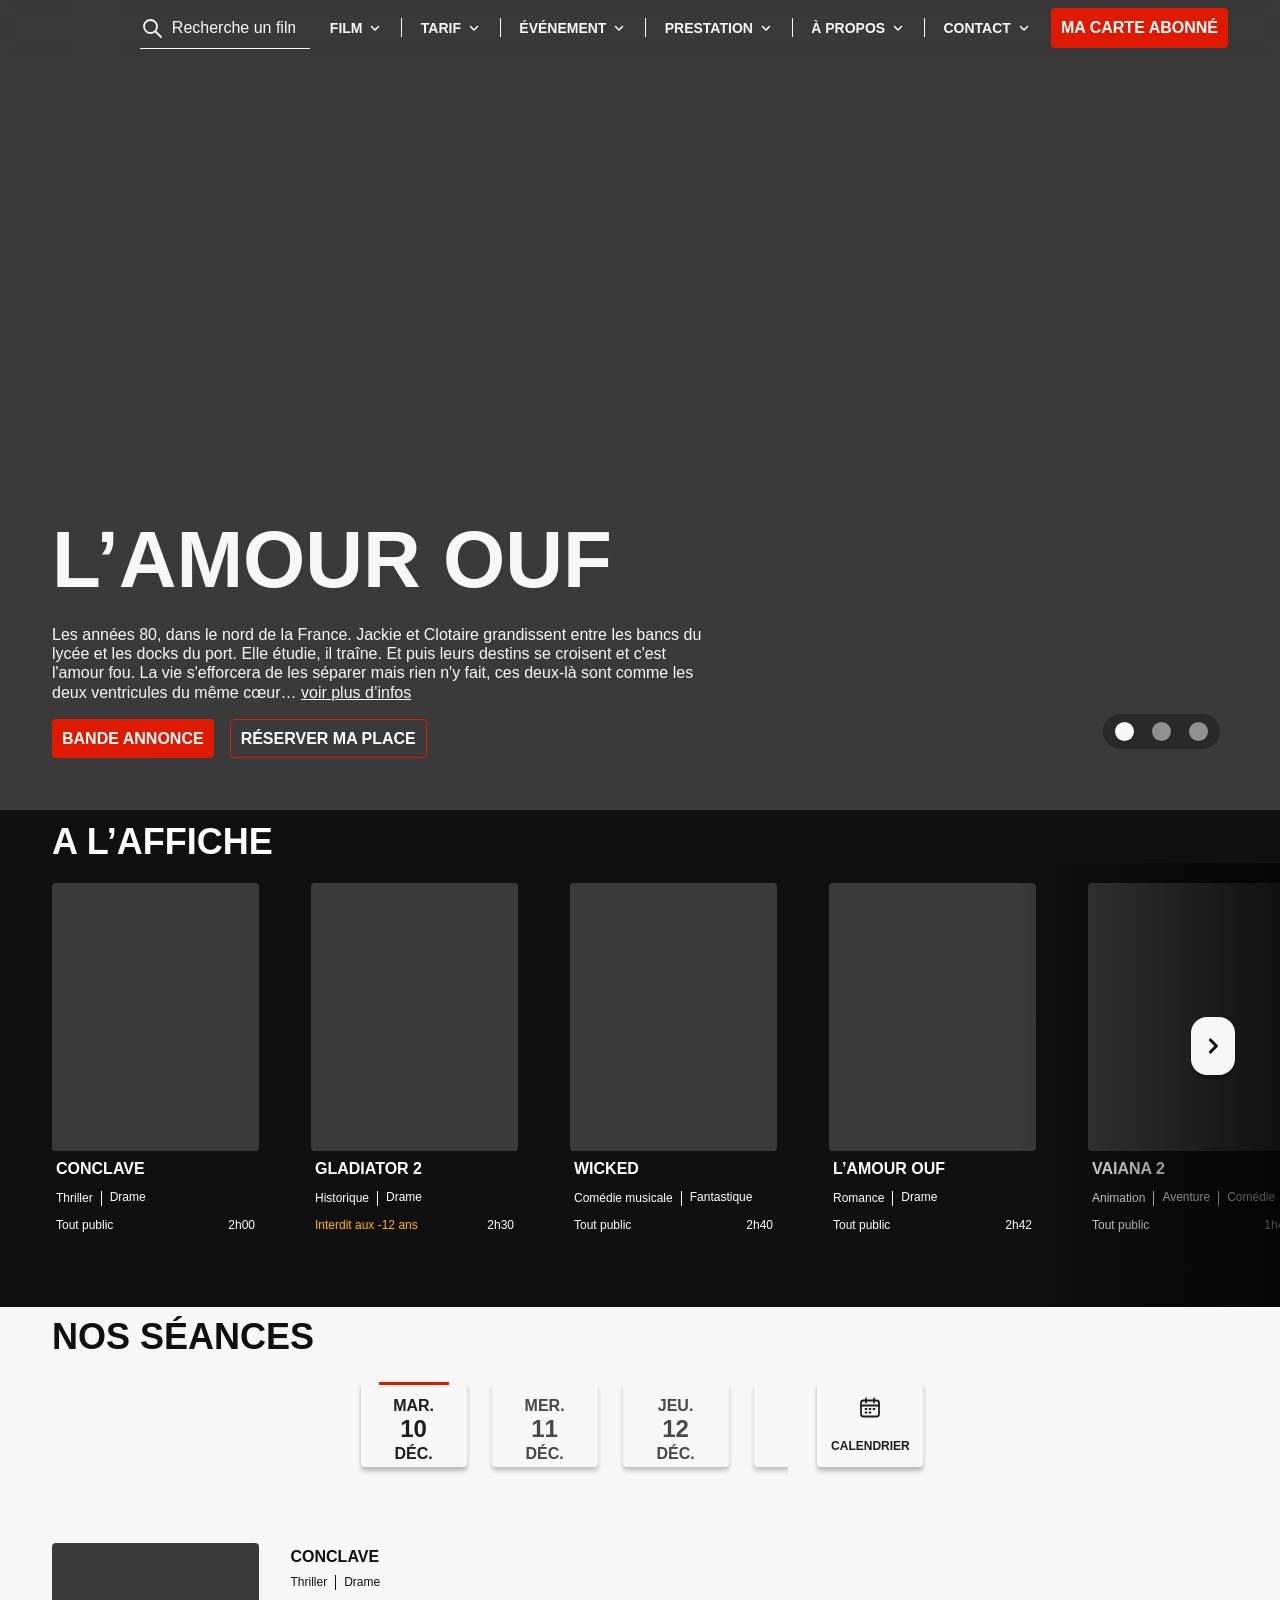
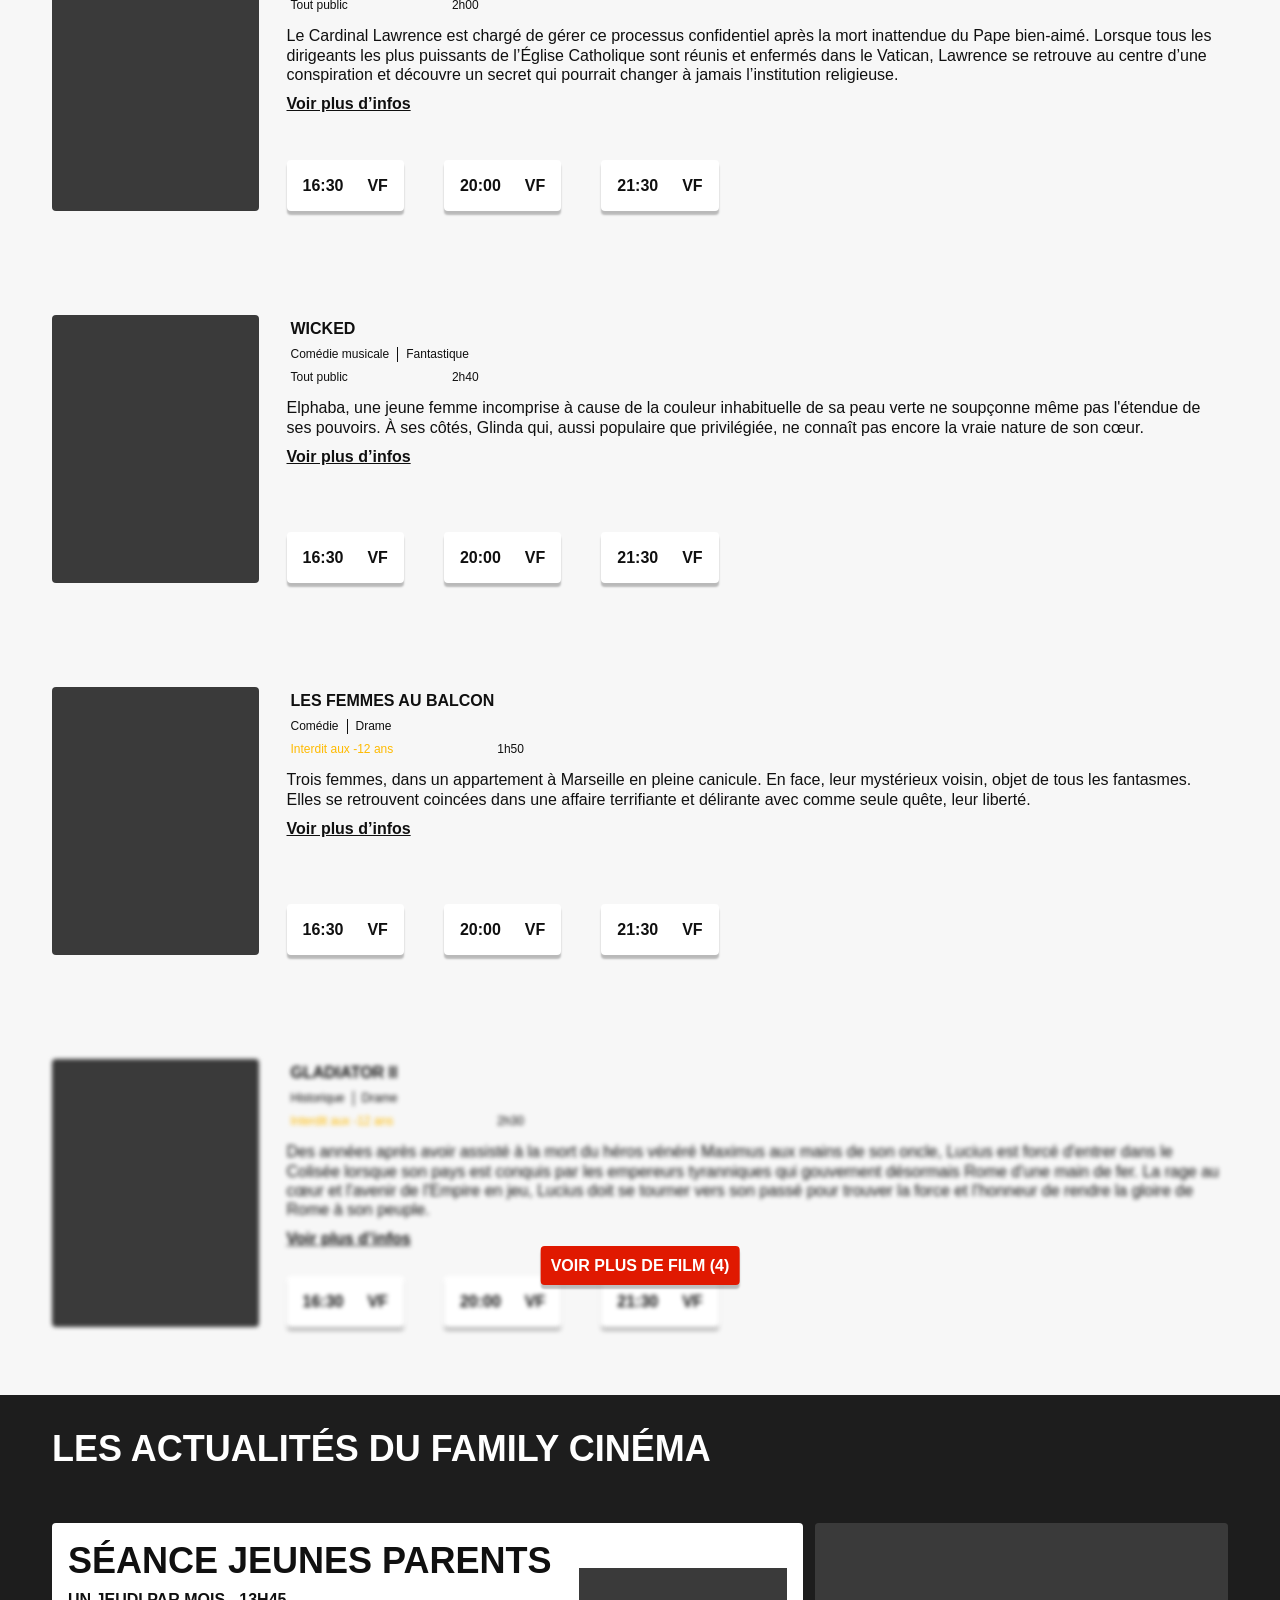
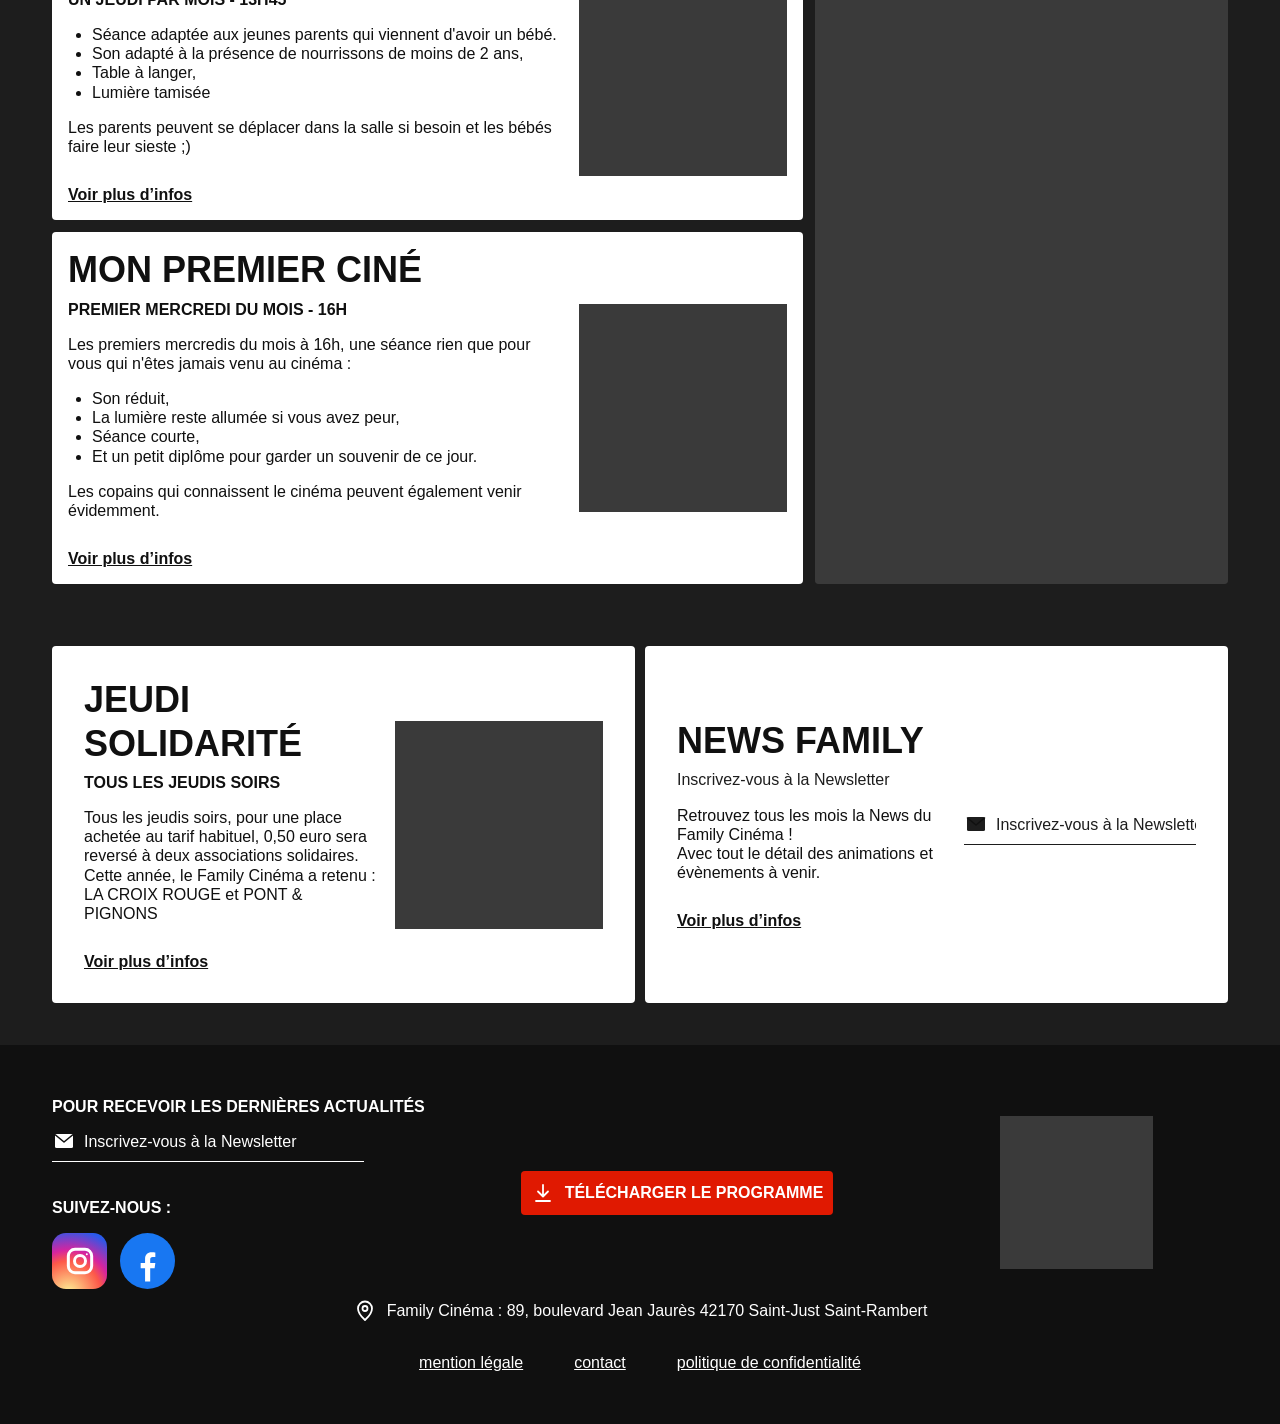
==== index.html @ ddde229f "Intégration de la page d'accueil Family Cinéma (HTML/CSS/JS) Page d'accueil réalisée d'après la maqu" ====
<!DOCTYPE html>
<html lang="fr">
<head>
  <meta charset="UTF-8">
  <meta name="viewport" content="width=device-width, initial-scale=1.0">
  <title>Family Cinéma</title>
  <link rel="stylesheet" href="style.css">
</head>
<body>

  <!-- ============ BARRE DE NAVIGATION ============ -->
  <header class="nav">
    <div class="nav__inner">
      <a href="#" class="nav__logo"><img src="images/logo.png" alt="Family Cinéma"></a>

      <button class="nav__burger" aria-label="Ouvrir le menu" aria-expanded="false">
        <span></span><span></span><span></span>
      </button>

      <div class="nav__content">
        <label class="search">
          <svg class="icon" viewBox="0 0 24 24" aria-hidden="true"><circle cx="10.5" cy="10.5" r="6.5"/><path d="M15.5 15.5 21 21"/></svg>
          <input type="search" placeholder="Recherche un film">
        </label>

        <nav class="nav__menu">
          <a href="#">Film <svg class="chevron" viewBox="0 0 14 14" aria-hidden="true"><path d="m3.5 5.5 3.5 3.5 3.5-3.5"/></svg></a>
          <span class="nav__sep"></span>
          <a href="#">Tarif <svg class="chevron" viewBox="0 0 14 14" aria-hidden="true"><path d="m3.5 5.5 3.5 3.5 3.5-3.5"/></svg></a>
          <span class="nav__sep"></span>
          <a href="#">Événement <svg class="chevron" viewBox="0 0 14 14" aria-hidden="true"><path d="m3.5 5.5 3.5 3.5 3.5-3.5"/></svg></a>
          <span class="nav__sep"></span>
          <a href="#">Prestation <svg class="chevron" viewBox="0 0 14 14" aria-hidden="true"><path d="m3.5 5.5 3.5 3.5 3.5-3.5"/></svg></a>
          <span class="nav__sep"></span>
          <a href="#">À propos <svg class="chevron" viewBox="0 0 14 14" aria-hidden="true"><path d="m3.5 5.5 3.5 3.5 3.5-3.5"/></svg></a>
          <span class="nav__sep"></span>
          <a href="#">Contact <svg class="chevron" viewBox="0 0 14 14" aria-hidden="true"><path d="m3.5 5.5 3.5 3.5 3.5-3.5"/></svg></a>
        </nav>

        <a href="#" class="btn btn--red">Ma carte abonné</a>
      </div>
    </div>
  </header>

  <main>

    <!-- ============ CARROUSEL DU HAUT ============ -->
    <section class="hero">
      <div class="hero__track">
        <article class="hero__slide is-active">
          <img class="hero__bg" src="images/hero-amour-ouf.jpg" alt="">
          <div class="hero__text">
            <h1>L’amour ouf</h1>
            <p>Les années 80, dans le nord de la France. Jackie et Clotaire grandissent entre les bancs du lycée et les docks du port. Elle étudie, il traîne. Et puis leurs destins se croisent et c'est l'amour fou. La vie s'efforcera de les séparer mais rien n'y fait, ces deux-là sont comme les deux ventricules du même cœur… <a href="#">voir plus d’infos</a></p>
            <div class="hero__buttons">
              <a href="#" class="btn btn--red">Bande annonce</a>
              <a href="#" class="btn btn--outline">Réserver ma place</a>
            </div>
          </div>
        </article>

        <article class="hero__slide">
          <img class="hero__bg" src="images/hero-gladiator-2.jpg" alt="">
          <div class="hero__text">
            <h1>Gladiator 2</h1>
            <p>Des années après avoir assisté à la mort du héros vénéré Maximus aux mains de son oncle, Lucius est forcé d'entrer dans le Colisée lorsque son pays est conquis par les empereurs tyranniques qui gouvernent désormais… <a href="#">voir plus d’infos</a></p>
            <div class="hero__buttons">
              <a href="#" class="btn btn--red">Bande annonce</a>
              <a href="#" class="btn btn--outline">Réserver ma place</a>
            </div>
          </div>
        </article>

        <article class="hero__slide">
          <img class="hero__bg" src="images/hero-wicked.jpg" alt="">
          <div class="hero__text">
            <h1>Wicked</h1>
            <p>Elphaba, une jeune femme incomprise à cause de la couleur inhabituelle de sa peau verte, ne soupçonne même pas l'étendue de ses pouvoirs. À ses côtés, Glinda qui, aussi populaire que privilégiée, ne connaît pas encore la vraie nature de son cœur… <a href="#">voir plus d’infos</a></p>
            <div class="hero__buttons">
              <a href="#" class="btn btn--red">Bande annonce</a>
              <a href="#" class="btn btn--outline">Réserver ma place</a>
            </div>
          </div>
        </article>
      </div>

      <div class="hero__dots">
        <button class="is-active" aria-label="Film 1"></button>
        <button aria-label="Film 2"></button>
        <button aria-label="Film 3"></button>
      </div>
    </section>

    <!-- ============ À L'AFFICHE ============ -->
    <section class="affiche">
      <h2 class="section-title">A l’affiche</h2>

      <div class="affiche__wrapper">
        <div class="affiche__list">
          <a href="#" class="poster-card">
            <div class="poster"><img src="images/affiche-conclave.jpg" alt="Affiche Conclave"></div>
            <h3>Conclave</h3>
            <p class="genres"><span>Thriller</span><span>Drame</span></p>
            <p class="meta"><span>Tout public</span><span>2h00</span></p>
          </a>
          <a href="#" class="poster-card">
            <div class="poster"><img src="images/affiche-gladiator-2.jpg" alt="Affiche Gladiator 2"></div>
            <h3>Gladiator 2</h3>
            <p class="genres"><span>Historique</span><span>Drame</span></p>
            <p class="meta"><span class="warning">Interdit aux -12 ans</span><span>2h30</span></p>
          </a>
          <a href="#" class="poster-card">
            <div class="poster"><img src="images/affiche-wicked.jpg" alt="Affiche Wicked"></div>
            <h3>Wicked</h3>
            <p class="genres"><span>Comédie musicale</span><span>Fantastique</span></p>
            <p class="meta"><span>Tout public</span><span>2h40</span></p>
          </a>
          <a href="#" class="poster-card">
            <div class="poster"><img src="images/affiche-amour-ouf.jpg" alt="Affiche L’amour ouf"></div>
            <h3>L’amour ouf</h3>
            <p class="genres"><span>Romance</span><span>Drame</span></p>
            <p class="meta"><span>Tout public</span><span>2h42</span></p>
          </a>
          <a href="#" class="poster-card">
            <div class="poster"><img src="images/affiche-vaiana-2.jpg" alt="Affiche Vaiana 2"></div>
            <h3>Vaiana 2</h3>
            <p class="genres"><span>Animation</span><span>Aventure</span><span>Comédie</span></p>
            <p class="meta"><span>Tout public</span><span>1h40</span></p>
          </a>
          <a href="#" class="poster-card">
            <div class="poster"><img src="images/affiche-femmes-au-balcon.jpg" alt="Affiche Les femmes au balcon"></div>
            <h3>Les femmes au balcon</h3>
            <p class="genres"><span>Comédie</span><span>Drame</span></p>
            <p class="meta"><span class="warning">Interdit aux -12 ans</span><span>1h50</span></p>
          </a>
          <a href="#" class="poster-card">
            <div class="poster"><img src="images/affiche-plus-precieuse.jpg" alt="Affiche La plus précieuse des marchandises"></div>
            <h3>La plus précieuse des marchandises</h3>
            <p class="genres"><span>Historique</span><span>Drame</span></p>
            <p class="meta"><span>Tout public</span><span>2h30</span></p>
          </a>
          <a href="#" class="poster-card">
            <div class="poster"><img src="images/affiche-en-fanfare.jpg" alt="Affiche En fanfare"></div>
            <h3>En fanfare</h3>
            <p class="genres"><span>Comédie</span><span>Musique</span></p>
            <p class="meta"><span>Tout public</span><span>1h43</span></p>
          </a>
        </div>

        <button class="affiche__prev" aria-label="Films précédents">
          <svg class="chevron" viewBox="0 0 14 14" aria-hidden="true"><path d="m8.5 3.5-3.5 3.5 3.5 3.5"/></svg>
        </button>
        <button class="affiche__next" aria-label="Films suivants">
          <svg class="chevron" viewBox="0 0 14 14" aria-hidden="true"><path d="m5.5 3.5 3.5 3.5-3.5 3.5"/></svg>
        </button>
      </div>
    </section>

    <!-- ============ NOS SÉANCES ============ -->
    <section class="seances">
      <h2 class="section-title">Nos séances</h2>

      <div class="days">
        <div class="days__list">
          <button class="day is-active"><span>Mar.</span><strong>10</strong><span>Déc.</span></button>
          <button class="day"><span>Mer.</span><strong>11</strong><span>Déc.</span></button>
          <button class="day"><span>Jeu.</span><strong>12</strong><span>Déc.</span></button>
          <button class="day"><span>Ven.</span><strong>13</strong><span>Déc.</span></button>
          <button class="day"><span>Sam.</span><strong>14</strong><span>Déc.</span></button>
          <button class="day"><span>Dim.</span><strong>15</strong><span>Déc.</span></button>
          <button class="day"><span>Lun.</span><strong>16</strong><span>Déc.</span></button>
        </div>
        <button class="day day--calendar">
          <svg class="icon" viewBox="0 0 24 24" aria-hidden="true"><rect x="3" y="4.5" width="18" height="16" rx="2.5"/><path d="M3 9.5h18M8 2.5v4M16 2.5v4"/><path d="M7.5 13h1M11.5 13h1M15.5 13h1M7.5 16.5h1M11.5 16.5h1"/></svg>
          <span>Calendrier</span>
        </button>
      </div>

      <div class="films" data-state="close">
        <article class="film">
          <div class="poster"><img src="images/affiche-conclave.jpg" alt="Affiche Conclave"></div>
          <div class="film__body">
            <div>
              <h3>Conclave</h3>
              <p class="genres"><span>Thriller</span><span>Drame</span></p>
              <p class="meta"><span>Tout public</span><span>2h00</span></p>
              <p class="film__desc">Le Cardinal Lawrence est chargé de gérer ce processus confidentiel après la mort inattendue du Pape bien-aimé. Lorsque tous les dirigeants les plus puissants de l’Église Catholique sont réunis et enfermés dans le Vatican, Lawrence se retrouve au centre d’une conspiration et découvre un secret qui pourrait changer à jamais l’institution religieuse.</p>
              <a href="#" class="link">Voir plus d’infos</a>
            </div>
            <div class="hours">
              <a href="#" class="hour"><span>16:30</span><span>VF</span></a>
              <a href="#" class="hour"><span>20:00</span><span>VF</span></a>
              <a href="#" class="hour"><span>21:30</span><span>VF</span></a>
            </div>
          </div>
        </article>

        <article class="film">
          <div class="poster"><img src="images/affiche-wicked.jpg" alt="Affiche Wicked"></div>
          <div class="film__body">
            <div>
              <h3>Wicked</h3>
              <p class="genres"><span>Comédie musicale</span><span>Fantastique</span></p>
              <p class="meta"><span>Tout public</span><span>2h40</span></p>
              <p class="film__desc">Elphaba, une jeune femme incomprise à cause de la couleur inhabituelle de sa peau verte ne soupçonne même pas l'étendue de ses pouvoirs. À ses côtés, Glinda qui, aussi populaire que privilégiée, ne connaît pas encore la vraie nature de son cœur.</p>
              <a href="#" class="link">Voir plus d’infos</a>
            </div>
            <div class="hours">
              <a href="#" class="hour"><span>16:30</span><span>VF</span></a>
              <a href="#" class="hour"><span>20:00</span><span>VF</span></a>
              <a href="#" class="hour"><span>21:30</span><span>VF</span></a>
            </div>
          </div>
        </article>

        <article class="film">
          <div class="poster"><img src="images/affiche-femmes-au-balcon.jpg" alt="Affiche Les femmes au balcon"></div>
          <div class="film__body">
            <div>
              <h3>Les femmes au balcon</h3>
              <p class="genres"><span>Comédie</span><span>Drame</span></p>
              <p class="meta"><span class="warning">Interdit aux -12 ans</span><span>1h50</span></p>
              <p class="film__desc">Trois femmes, dans un appartement à Marseille en pleine canicule. En face, leur mystérieux voisin, objet de tous les fantasmes. Elles se retrouvent coincées dans une affaire terrifiante et délirante avec comme seule quête, leur liberté.</p>
              <a href="#" class="link">Voir plus d’infos</a>
            </div>
            <div class="hours">
              <a href="#" class="hour"><span>16:30</span><span>VF</span></a>
              <a href="#" class="hour"><span>20:00</span><span>VF</span></a>
              <a href="#" class="hour"><span>21:30</span><span>VF</span></a>
            </div>
          </div>
        </article>

        <article class="film">
          <div class="poster"><img src="images/affiche-gladiator-2.jpg" alt="Affiche Gladiator 2"></div>
          <div class="film__body">
            <div>
              <h3>Gladiator II</h3>
              <p class="genres"><span>Historique</span><span>Drame</span></p>
              <p class="meta"><span class="warning">Interdit aux -12 ans</span><span>2h30</span></p>
              <p class="film__desc">Des années après avoir assisté à la mort du héros vénéré Maximus aux mains de son oncle, Lucius est forcé d'entrer dans le Colisée lorsque son pays est conquis par les empereurs tyranniques qui gouvernent désormais Rome d'une main de fer. La rage au cœur et l'avenir de l'Empire en jeu, Lucius doit se tourner vers son passé pour trouver la force et l'honneur de rendre la gloire de Rome à son peuple.</p>
              <a href="#" class="link">Voir plus d’infos</a>
            </div>
            <div class="hours">
              <a href="#" class="hour"><span>16:30</span><span>VF</span></a>
              <a href="#" class="hour"><span>20:00</span><span>VF</span></a>
              <a href="#" class="hour"><span>21:30</span><span>VF</span></a>
            </div>
          </div>
        </article>

        <!-- Films cachés tant qu'on n'a pas cliqué sur "Voir plus de film" -->
        <article class="film film--extra">
          <div class="poster"><img src="images/affiche-plus-precieuse.jpg" alt="Affiche La plus précieuse des marchandises"></div>
          <div class="film__body">
            <div>
              <h3>La plus précieuse des marchandises</h3>
              <p class="genres"><span>Historique</span><span>Drame</span></p>
              <p class="meta"><span>Tout public</span><span>2h30</span></p>
              <p class="film__desc">Il était une fois, dans un grand bois, un pauvre bûcheron et une pauvre bûcheronne. Le froid, la faim, la misère, et partout autour d’eux la guerre, leur rendaient la vie bien difficile. Un jour, la pauvre bûcheronne recueille un bébé. Un bébé jeté d’un des nombreux trains qui traversent sans cesse leur bois. Protégée quoi qu’il en coûte, cette petite marchandise va bouleverser la vie de cette femme, de son mari, et de tous ceux qui vont croiser son destin, jusqu’à l’homme qui l’a jetée du train.</p>
              <a href="#" class="link">Voir plus d’infos</a>
            </div>
            <div class="hours">
              <a href="#" class="hour"><span>16:30</span><span>VF</span></a>
              <a href="#" class="hour"><span>20:00</span><span>VF</span></a>
              <a href="#" class="hour"><span>21:30</span><span>VF</span></a>
            </div>
          </div>
        </article>

        <article class="film film--extra">
          <div class="poster"><img src="images/affiche-vaiana-2.jpg" alt="Affiche Vaiana 2"></div>
          <div class="film__body">
            <div>
              <h3>Vaiana 2</h3>
              <p class="genres"><span>Animation</span><span>Aventure</span><span>Comédie</span></p>
              <p class="meta"><span>Tout public</span><span>1h40</span></p>
              <p class="film__desc">Après avoir reçu une invitation inattendue de ses ancêtres, Vaiana entreprend un périple qui la conduira jusqu’aux eaux dangereuses situées aux confins des mers des îles du Pacifique. Elle y vivra des péripéties comme jamais vécues auparavant.</p>
              <a href="#" class="link">Voir plus d’infos</a>
            </div>
            <div class="hours">
              <a href="#" class="hour"><span>16:30</span><span>VF</span></a>
              <a href="#" class="hour"><span>20:00</span><span>VF</span></a>
              <a href="#" class="hour"><span>21:30</span><span>VF</span></a>
            </div>
          </div>
        </article>

        <article class="film film--extra">
          <div class="poster"><img src="images/affiche-amour-ouf.jpg" alt="Affiche L’amour ouf"></div>
          <div class="film__body">
            <div>
              <h3>L’amour ouf</h3>
              <p class="genres"><span>Romance</span><span>Drame</span></p>
              <p class="meta"><span>Tout public</span><span>2h42</span></p>
              <p class="film__desc">Les années 80, dans le nord de la France. Jackie et Clotaire grandissent entre les bancs du lycée et les docks du port. Elle étudie, il traîne. Et puis leurs destins se croisent et c'est l'amour fou. La vie s'efforcera de les séparer mais rien n'y fait, ces deux-là sont comme les deux ventricules du même cœur.</p>
              <a href="#" class="link">Voir plus d’infos</a>
            </div>
            <div class="hours">
              <a href="#" class="hour"><span>16:30</span><span>VF</span></a>
              <a href="#" class="hour"><span>20:00</span><span>VF</span></a>
              <a href="#" class="hour"><span>21:30</span><span>VF</span></a>
            </div>
          </div>
        </article>

        <article class="film film--extra">
          <div class="poster"><img src="images/affiche-en-fanfare.jpg" alt="Affiche En fanfare"></div>
          <div class="film__body">
            <div>
              <h3>En fanfare</h3>
              <p class="genres"><span>Comédie</span><span>Musique</span></p>
              <p class="meta"><span>Tout public</span><span>1h43</span></p>
              <p class="film__desc">Thibaut est un chef d'orchestre de renommée internationale. Lorsqu'il apprend qu'il a été adopté, il découvre l'existence d'un frère, Jimmy, employé de cantine scolaire dans le nord de la France, qui joue du trombone dans une fanfare.</p>
              <a href="#" class="link">Voir plus d’infos</a>
            </div>
            <div class="hours">
              <a href="#" class="hour"><span>16:30</span><span>VF</span></a>
              <a href="#" class="hour"><span>20:00</span><span>VF</span></a>
              <a href="#" class="hour"><span>21:30</span><span>VF</span></a>
            </div>
          </div>
        </article>

        <button class="btn btn--red films__toggle">Voir plus de film (4)</button>
      </div>
    </section>

    <!-- ============ LES ACTUALITÉS ============ -->
    <section class="actus">
      <h2 class="section-title">Les actualités du Family Cinéma</h2>

      <div class="actus__top">
        <div class="actus__col">
          <article class="actu-card">
            <div class="actu-card__text">
              <h3>Séance jeunes parents</h3>
              <p class="actu-card__when">Un jeudi par mois - 13h45</p>
              <ul>
                <li>Séance adaptée aux jeunes parents qui viennent d'avoir un bébé.</li>
                <li>Son adapté à la présence de nourrissons de moins de 2 ans,</li>
                <li>Table à langer,</li>
                <li>Lumière tamisée</li>
              </ul>
              <p>Les parents peuvent se déplacer dans la salle si besoin et les bébés faire leur sieste ;)</p>
              <a href="#" class="link">Voir plus d’infos</a>
            </div>
            <img class="actu-card__img" src="images/seance-jeunes-parents.png" alt="Logo Séance jeunes parents">
          </article>

          <article class="actu-card">
            <div class="actu-card__text">
              <h3>Mon premier ciné</h3>
              <p class="actu-card__when">Premier mercredi du mois - 16h</p>
              <p>Les premiers mercredis du mois à 16h, une séance rien que pour vous qui n'êtes jamais venu au cinéma :</p>
              <ul>
                <li>Son réduit,</li>
                <li>La lumière reste allumée si vous avez peur,</li>
                <li>Séance courte,</li>
                <li>Et un petit diplôme pour garder un souvenir de ce jour.</li>
              </ul>
              <p>Les copains qui connaissent le cinéma peuvent également venir évidemment.</p>
              <a href="#" class="link">Voir plus d’infos</a>
            </div>
            <img class="actu-card__img" src="images/mon-premier-cine.png" alt="Logo Mon premier ciné">
          </article>
        </div>

        <img class="actus__poster" src="images/avant-premiere-surprise.jpg" alt="Avant-première surprise : chaque mois, les premiers mardis à 20h30">
      </div>

      <div class="actus__bottom">
        <article class="actu-card">
          <div class="actu-card__text">
            <h3>Jeudi solidarité</h3>
            <p class="actu-card__when">Tous les jeudis soirs</p>
            <p>Tous les jeudis soirs, pour une place achetée au tarif habituel, 0,50 euro sera reversé à deux associations solidaires.<br>
              Cette année, le Family Cinéma a retenu : LA CROIX ROUGE et PONT &amp; PIGNONS</p>
            <a href="#" class="link">Voir plus d’infos</a>
          </div>
          <img class="actu-card__img" src="images/jeudi-solidarite.png" alt="Ticket Jeudi solidarité">
        </article>

        <article class="actu-card actu-card--news">
          <div class="actu-card__text">
            <h3>News Family</h3>
            <p class="actu-card__sub">Inscrivez-vous à la Newsletter</p>
            <p>Retrouvez tous les mois la News du Family Cinéma !<br>Avec tout le détail des animations et évènements à venir.</p>
            <a href="#" class="link">Voir plus d’infos</a>
          </div>
          <label class="search search--dark">
            <svg class="icon" viewBox="0 0 24 24" aria-hidden="true"><rect x="3" y="5" width="18" height="14" rx="1.5" class="fill"/><path d="m3.5 6 8.5 7 8.5-7" class="cut"/></svg>
            <input type="email" placeholder="Inscrivez-vous à la Newsletter">
          </label>
        </article>
      </div>
    </section>
  </main>

  <!-- ============ PIED DE PAGE ============ -->
  <footer class="footer">
    <div class="footer__top">
      <div class="footer__left">
        <div>
          <p class="footer__title">Pour recevoir les dernières actualités</p>
          <label class="search">
            <svg class="icon" viewBox="0 0 24 24" aria-hidden="true"><rect x="3" y="5" width="18" height="14" rx="1.5" class="fill"/><path d="m3.5 6 8.5 7 8.5-7" class="cut"/></svg>
            <input type="email" placeholder="Inscrivez-vous à la Newsletter">
          </label>
        </div>
        <div>
          <p class="footer__title">Suivez-nous :</p>
          <div class="socials">
            <a href="#" class="social social--insta" aria-label="Instagram">
              <svg viewBox="0 0 24 24" aria-hidden="true"><rect x="5" y="5" width="14" height="14" rx="4"/><circle cx="12" cy="12" r="3.3"/><circle cx="16.1" cy="7.9" r=".6" class="dot"/></svg>
            </a>
            <a href="#" class="social social--fb" aria-label="Facebook">
              <svg viewBox="0 0 24 24" aria-hidden="true"><path d="M13.2 21v-7.2h2.4l.4-2.9h-2.8V9.1c0-.8.3-1.4 1.4-1.4H16V5.2c-.3 0-1.1-.1-2.1-.1-2.1 0-3.5 1.3-3.5 3.6v2.2H8v2.9h2.4V21"/></svg>
            </a>
          </div>
        </div>
      </div>

      <a href="#" class="btn btn--red btn--icon">
        <svg class="icon" viewBox="0 0 24 24" aria-hidden="true"><path d="M12 4v11M7 10.5l5 5 5-5M5 20h14"/></svg>
        Télécharger le programme
      </a>

      <img class="footer__logo" src="images/logo.png" alt="Family Cinéma">
    </div>

    <div class="footer__bottom">
      <p class="footer__address">
        <svg class="icon" viewBox="0 0 24 24" aria-hidden="true"><path d="M12 21s-7-6.2-7-11.5a7 7 0 0 1 14 0C19 14.8 12 21 12 21z"/><circle cx="12" cy="9.5" r="2.5"/></svg>
        Family Cinéma : 89, boulevard Jean Jaurès 42170 Saint-Just Saint-Rambert
      </p>
      <nav class="footer__links">
        <a href="#">mention légale</a>
        <a href="#">contact</a>
        <a href="#">politique de confidentialité</a>
      </nav>
    </div>
  </footer>

  <script src="script.js"></script>
</body>
</html>
---- style.css ----
/* =========================================================
   Family Cinéma — page d'accueil
   Couleurs et typos reprises de la maquette Figma
   ========================================================= */

:root {
  --red: #e01901;
  --yellow: #feba01;
  --black: #101010;
  --grey-black: #1d1d1d;
  --blanc-2: #f7f7f7;
  --white: #ffffff;
  --placeholder: #2b2b2b;

  --gutter: 52px;          /* marge gauche/droite de la maquette */
  --radius: 4px;
  --shadow: 0 4px 2px rgba(0, 0, 0, 0.25);

  --font: "Helvetica Neue", Helvetica, Arial, sans-serif;
}

* { box-sizing: border-box; margin: 0; padding: 0; }

html { scroll-behavior: smooth; }

body {
  font-family: var(--font);
  font-size: 16px;
  line-height: 1.2;
  color: var(--white);
  background: var(--black);
}

img { display: block; max-width: 100%; }
a { color: inherit; }
button { font: inherit; color: inherit; background: none; border: 0; cursor: pointer; }

/* Icônes en SVG (trait blanc/noir selon le contexte) */
.icon {
  width: 24px; height: 24px; flex-shrink: 0;
  fill: none; stroke: currentColor; stroke-width: 1.8;
  stroke-linecap: round; stroke-linejoin: round;
}
.icon .fill { fill: currentColor; stroke: none; }
.icon .cut  { stroke: var(--black); stroke-width: 1.6; }
.chevron {
  width: 14px; height: 14px; flex-shrink: 0;
  fill: none; stroke: currentColor; stroke-width: 1.6;
  stroke-linecap: round; stroke-linejoin: round;
}

/* ---------- Titres de section ---------- */
.section-title {
  font-size: 36px;
  font-weight: 700;
  text-transform: uppercase;
  padding: 0 var(--gutter);
}

/* ---------- Boutons ---------- */
.btn {
  display: inline-flex;
  align-items: center;
  justify-content: center;
  gap: 10px;
  padding: 10px;
  border-radius: var(--radius);
  font-weight: 700;
  text-transform: uppercase;
  text-decoration: none;
  white-space: nowrap;
  transition: background-color .2s, transform .2s;
}
.btn--red { background: var(--red); color: var(--white); }
.btn--red:hover { background: #b81400; }
.btn--outline { border: 1px solid var(--red); color: var(--white); padding: 9px 10px; }
.btn--outline:hover { background: rgba(224, 25, 1, .2); }

.link { font-weight: 700; text-decoration: underline; }

/* ---------- Champ recherche / newsletter ---------- */
.search {
  display: flex;
  align-items: center;
  gap: 8px;
  padding: 8px 0;
  border-bottom: 1px solid currentColor;
  color: var(--blanc-2);
}
.search input {
  flex: 1;
  min-width: 0;
  font: inherit;
  color: inherit;
  background: transparent;
  border: 0;
  outline: none;
}
.search input::placeholder { color: inherit; opacity: 1; }
.search--dark { color: var(--grey-black); }

/* =========================================================
   NAVIGATION
   ========================================================= */
.nav {
  position: fixed;
  inset: 0 0 auto 0;
  z-index: 100;
  padding: 4px var(--gutter);
  background: rgba(0, 0, 0, 0.01);
  backdrop-filter: blur(4.85px);
  -webkit-backdrop-filter: blur(4.85px);
  transition: background-color .3s;
}
.nav.is-scrolled { background: rgba(16, 16, 16, .85); }

.nav__inner {
  display: flex;
  align-items: center;
  justify-content: space-between;
  max-width: 1336px;
  margin: 0 auto;
}
.nav__logo img { width: 95px; height: 48px; object-fit: contain; }

.nav__content {
  display: flex;
  align-items: center;
  gap: 24px;
  flex: 0 1 1177px;
}
.nav__content .search { width: 216px; flex-shrink: 0; }

.nav__menu {
  display: flex;
  align-items: center;
  justify-content: space-between;
  flex: 1;
}
.nav__menu a {
  display: flex;
  align-items: center;
  gap: 10px;
  padding: 8px;
  font-weight: 700;
  text-transform: uppercase;
  text-decoration: none;
  color: var(--blanc-2);
  white-space: nowrap;
}
.nav__menu a:hover { color: var(--red); }
.nav__sep { width: 1px; height: 19px; background: var(--blanc-2); }

.nav__burger { display: none; }

/* =========================================================
   CARROUSEL DU HAUT
   ========================================================= */
.hero {
  position: relative;
  height: 810px;
  overflow: hidden;
  background: var(--placeholder);
}
.hero__track {
  display: flex;
  height: 100%;
  transition: transform .6s ease;
}
.hero__slide {
  position: relative;
  flex: 0 0 100%;
  display: flex;
  flex-direction: column;
  justify-content: flex-end;
  padding: var(--gutter);
}
.hero__bg {
  position: absolute;
  inset: 0;
  width: 100%;
  height: 100%;
  object-fit: cover;
}
.hero__text {
  position: relative;
  display: flex;
  flex-direction: column;
  align-items: flex-start;
  gap: 17px;
  max-width: 667px;
  color: var(--blanc-2);
}
.hero__text h1 {
  font-size: 80px;
  font-weight: 700;
  text-transform: uppercase;
}
.hero__buttons { display: flex; gap: 16px; flex-wrap: wrap; }

.hero__dots {
  position: absolute;
  right: 60px;
  bottom: 61px;
  display: flex;
  gap: 18px;
  padding: 8px 12px;
  border-radius: 20px;
  background: rgba(0, 0, 0, .3);
}
.hero__dots button {
  width: 19px; height: 19px;
  border-radius: 50%;
  background: rgba(247, 247, 247, .5);
}
.hero__dots button.is-active { background: var(--blanc-2); }

/* =========================================================
   À L'AFFICHE
   ========================================================= */
.affiche {
  padding-top: 10px;
  background: var(--black);
}
.affiche__wrapper { position: relative; }

.affiche__list {
  display: flex;
  gap: 52px;
  padding: 20px var(--gutter) 52px;
  overflow-x: auto;
  scroll-behavior: smooth;
  scrollbar-width: none;
}
.affiche__list::-webkit-scrollbar { display: none; }

/* dégradé noir sur la droite, comme dans la maquette */
.affiche__wrapper::after {
  content: "";
  position: absolute;
  top: 0; right: 0; bottom: 0;
  width: 264px;
  background: linear-gradient(to right, rgba(0, 0, 0, 0), rgba(0, 0, 0, .7) 97.5%);
  pointer-events: none;
}

.affiche__next,
.affiche__prev {
  position: absolute;
  top: 154px;
  z-index: 2;
  display: flex;
  align-items: center;
  height: 58px;
  padding: 10px;
  border-radius: 16px;
  background: var(--blanc-2);
  color: var(--black);
  box-shadow: var(--shadow);
  transition: opacity .2s;
}
.affiche__next { right: 45px; }
.affiche__prev { left: 45px; opacity: 0; pointer-events: none; }
.affiche__prev.is-visible { opacity: 1; pointer-events: auto; }
.affiche__next.is-hidden { opacity: 0; pointer-events: none; }
.affiche__next .chevron,
.affiche__prev .chevron { width: 24px; height: 24px; stroke-width: 1.8; }

.poster-card {
  flex: 0 0 207px;
  display: flex;
  flex-direction: column;
  gap: 4px;
  text-decoration: none;
}
.poster {
  height: 268px;
  border-radius: var(--radius);
  overflow: hidden;
  background: var(--placeholder);
}
.poster img {
  width: 100%;
  height: 100%;
  object-fit: cover;
  transition: transform .3s;
}
.poster-card:hover .poster img { transform: scale(1.04); }

.poster-card h3,
.film h3 {
  padding: 4px;
  font-size: 16px;
  font-weight: 700;
  text-transform: uppercase;
}

/* Genres séparés par un petit trait vertical */
.genres {
  display: flex;
  flex-wrap: wrap;
  align-items: center;
  padding: 4px;
  font-size: 12px;
}
.genres span + span::before {
  content: "";
  display: inline-block;
  width: 1px;
  height: 15px;
  margin: 0 8px;
  vertical-align: middle;
  background: currentColor;
}
.meta {
  display: flex;
  justify-content: space-between;
  font-size: 12px;
}
.meta span { padding: 4px; }
.warning { color: var(--yellow); }

/* =========================================================
   NOS SÉANCES
   ========================================================= */
.seances {
  padding-top: 8px;
  background: var(--blanc-2);
  color: var(--black);
}
.seances .section-title { color: var(--black); }

.days {
  display: flex;
  justify-content: center;
  align-items: center;
  gap: 29px;
  padding: 16px var(--gutter);
}
.days__list {
  display: flex;
  gap: 25px;
  padding: 8px 4px;
  overflow-x: auto;
  scrollbar-width: none;
}
.days__list::-webkit-scrollbar { display: none; }

.day {
  position: relative;
  flex: 0 0 106px;
  height: 85px;
  display: flex;
  flex-direction: column;
  align-items: center;
  justify-content: flex-end;
  padding-bottom: 4px;
  border-radius: var(--radius);
  background: var(--blanc-2);
  color: var(--grey-black);
  font-weight: 700;
  text-transform: uppercase;
  filter: drop-shadow(0 4px 2px rgba(0, 0, 0, .25));
  opacity: .8;
  transition: opacity .2s;
}
.day strong { font-size: 24px; }
.day::before {             /* barre rouge du jour sélectionné */
  content: "";
  position: absolute;
  top: 0;
  width: 70px;
  height: 3px;
  background: var(--red);
  opacity: 0;
}
.day:hover { opacity: 1; }
.day.is-active { opacity: 1; }
.day.is-active::before { opacity: 1; }

.day--calendar {
  justify-content: center;
  gap: 19px;
  padding: 0;
  font-size: 12px;
  opacity: 1;
}

/* Liste des films */
.films {
  position: relative;
  display: flex;
  flex-direction: column;
  align-items: center;
  padding-bottom: 16px;
}
.film {
  display: flex;
  align-items: center;
  gap: 28px;
  width: 100%;
  max-width: 1440px;
  padding: 52px var(--gutter);
}
.film .poster { flex: 0 0 206.5px; background: var(--white); }
.film__body {
  flex: 1;
  min-width: 0;
  min-height: 268px;
  display: flex;
  flex-direction: column;
  justify-content: space-between;
  gap: 20px;
}
.film .meta { justify-content: flex-start; gap: 96px; }
.film__desc { padding: 10px 0; }

.hours { display: flex; flex-wrap: wrap; gap: 40px; }
.hour {
  display: flex;
  gap: 24px;
  padding: 16px;
  border-radius: var(--radius);
  background: var(--white);
  box-shadow: var(--shadow);
  font-weight: 700;
  text-transform: uppercase;
  text-decoration: none;
  transition: background-color .2s, color .2s;
}
.hour:hover { background: var(--red); color: var(--white); }

/* État "fermé" : 4 films, le dernier est flouté + bouton par-dessus */
.films[data-state="close"] .film--extra { display: none; }
.films[data-state="close"] .film:nth-child(4) {
  filter: blur(2px);
  pointer-events: none;
  user-select: none;
}
.films[data-state="close"] .films__toggle {
  position: absolute;
  left: 50%;
  bottom: 110px;
  transform: translateX(-50%);
}
.films__toggle { box-shadow: var(--shadow); margin-top: 16px; }

/* =========================================================
   ACTUALITÉS
   ========================================================= */
.actus {
  display: flex;
  flex-direction: column;
  gap: 52px;
  padding: 32px 0;
  background: var(--grey-black);
}
.actus__top {
  display: flex;
  gap: 12px;
  padding: 0 var(--gutter);
}
.actus__col {
  flex: 861 1 0;
  display: flex;
  flex-direction: column;
  gap: 12px;
}
.actus__poster {
  flex: 473 1 0;
  min-width: 0;
  border-radius: var(--radius);
  object-fit: cover;
  background: var(--placeholder);
}

.actu-card {
  flex: 1;
  display: flex;
  align-items: center;
  justify-content: space-between;
  gap: 16px;
  padding: 16px;
  border-radius: var(--radius);
  background: var(--white);
  color: var(--black);
}
.actu-card__text {
  display: flex;
  flex-direction: column;
  gap: 16px;
  max-width: 611px;
}
.actu-card h3 {
  font-size: 36px;
  font-weight: 700;
  text-transform: uppercase;
}
.actu-card__when {
  margin-top: -8px;
  font-weight: 700;
  text-transform: uppercase;
}
.actu-card__sub { margin-top: -8px; color: var(--grey-black); }
.actu-card ul { padding-left: 24px; }
.actu-card__text .link { margin-top: 13px; }
.actu-card__img {
  flex: 0 0 208px;
  width: 208px;
  height: 211px;
  object-fit: contain;
}

.actus__bottom {
  display: flex;
  justify-content: center;
  gap: 10px;
  padding: 10px var(--gutter);
}
.actus__bottom .actu-card { padding: 32px; }
.actus__bottom .actu-card__text { max-width: 397px; }
.actu-card--news { align-items: center; }
.actu-card--news .actu-card__text { max-width: 288px; }
.actu-card--news .search { flex: 0 1 312px; }

/* =========================================================
   FOOTER
   ========================================================= */
.footer {
  display: flex;
  flex-direction: column;
  align-items: center;
  padding: var(--gutter);
  background: var(--black);
}
.footer__top {
  display: flex;
  align-items: center;
  justify-content: space-between;
  gap: 24px;
  width: 100%;
}
.footer__left {
  display: flex;
  flex-direction: column;
  gap: 36px;
  width: 376px;
}
.footer__left .search { width: 312px; max-width: 100%; color: var(--white); margin-top: 5px; }
.footer__title { font-weight: 700; text-transform: uppercase; }

.socials { display: flex; gap: 13px; margin-top: 15px; }
.social {
  display: grid;
  place-items: center;
  width: 55px;
  height: 56px;
  border-radius: 14px;
}
.social svg { width: 40px; height: 40px; fill: none; stroke: var(--white); stroke-width: 1.8; }
.social .dot { fill: var(--white); stroke: none; }
.social--insta {
  background: radial-gradient(circle at 30% 107%, #fdf497 0%, #fd5949 45%, #d6249f 60%, #285aeb 90%);
}
.social--fb { border-radius: 50%; background: #1877f2; }
.social--fb svg { fill: var(--white); stroke: none; width: 44px; height: 44px; transform: translateY(4px); }

.btn--icon .icon { width: 24px; height: 24px; }

.footer__logo { width: 302px; height: 153px; object-fit: contain; }

.footer__bottom {
  display: flex;
  flex-direction: column;
  align-items: center;
  gap: 20px;
}
.footer__address {
  display: flex;
  align-items: center;
  gap: 10px;
  padding: 10px;
  text-align: center;
}
.footer__links { display: flex; flex-wrap: wrap; justify-content: center; gap: 12px 51px; }

/* =========================================================
   RESPONSIVE
   ========================================================= */
@media (max-width: 1280px) {
  .nav__content .search { width: 170px; }
  .nav__menu a { padding: 8px 4px; gap: 6px; font-size: 14px; }
  .nav__content { gap: 16px; }
}

/* Tablette : menu burger */
@media (max-width: 1100px) {
  :root { --gutter: 32px; }

  .nav { background: rgba(16, 16, 16, .85); }
  .nav__burger {
    display: flex;
    flex-direction: column;
    justify-content: center;
    gap: 5px;
    width: 40px;
    height: 40px;
  }
  .nav__burger span { height: 2px; background: var(--white); transition: transform .3s, opacity .3s; }
  .nav.is-open .nav__burger span:nth-child(1) { transform: translateY(7px) rotate(45deg); }
  .nav.is-open .nav__burger span:nth-child(2) { opacity: 0; }
  .nav.is-open .nav__burger span:nth-child(3) { transform: translateY(-7px) rotate(-45deg); }

  .nav__content {
    position: absolute;
    top: 100%;
    left: 0;
    right: 0;
    flex-direction: column;
    align-items: stretch;
    gap: 16px;
    padding: 16px var(--gutter) 24px;
    background: rgba(16, 16, 16, .97);
    display: none;
  }
  .nav.is-open .nav__content { display: flex; }
  .nav__content .search { width: 100%; }
  .nav__menu { flex-direction: column; align-items: stretch; }
  .nav__menu a { justify-content: space-between; padding: 12px 0; font-size: 16px; }
  .nav__sep { width: 100%; height: 1px; opacity: .2; }
  .nav__content .btn { align-self: flex-start; }

  .hero { height: 640px; }
  .hero__text h1 { font-size: 60px; }

  .actus__top { flex-direction: column; }
  .actus__poster { width: 100%; max-width: 473px; align-self: center; }
  .actus__bottom { flex-direction: column; }

  .footer__top { flex-wrap: wrap; justify-content: center; text-align: left; }
  .footer__logo { order: -1; width: 100%; }
}

/* Mobile */
@media (max-width: 700px) {
  :root { --gutter: 16px; }

  .section-title { font-size: 26px; }

  .hero { height: 85vh; min-height: 520px; }
  .hero__slide { padding-bottom: 80px; }
  .hero__text h1 { font-size: 40px; }
  .hero__text p { font-size: 14px; }
  .hero__dots { right: 50%; transform: translateX(50%); bottom: 24px; }

  .affiche__list { gap: 20px; }
  .poster-card { flex-basis: 150px; }
  .poster-card .poster { height: 200px; }
  .affiche__next, .affiche__prev { top: 112px; }
  .affiche__next { right: 12px; }
  .affiche__prev { left: 12px; }
  .affiche__wrapper::after { width: 80px; }

  .days { flex-direction: column; gap: 12px; padding: 16px 0; }
  .days__list { width: 100%; gap: 12px; padding: 8px var(--gutter); }
  .day { flex-basis: 80px; height: 80px; }
  .day--calendar { width: 160px; height: 48px; flex-direction: row; gap: 10px; }

  .film { flex-direction: column; align-items: flex-start; padding: 32px var(--gutter); }
  .film .poster { flex: none; width: 160px; height: 208px; }
  .film__body { min-height: 0; }
  .film .meta { gap: 40px; }
  .hours { gap: 12px; }
  .hour { padding: 12px; gap: 16px; }
  .films[data-state="close"] .films__toggle { bottom: 160px; }

  .actu-card { flex-direction: column-reverse; align-items: flex-start; }
  .actu-card h3 { font-size: 26px; }
  .actu-card__img { flex: none; width: 140px; height: 142px; }
  .actus__bottom .actu-card { padding: 16px; }
  .actu-card--news { align-items: stretch; }
  .actu-card--news .search { flex: none; order: 1; }
  .actu-card--news { flex-direction: column; }

  .footer__left { width: 100%; }
  .footer__logo { width: 200px; height: 100px; }
  .footer__address { align-items: flex-start; font-size: 14px; }
  .footer__links { gap: 12px 24px; font-size: 14px; }
}
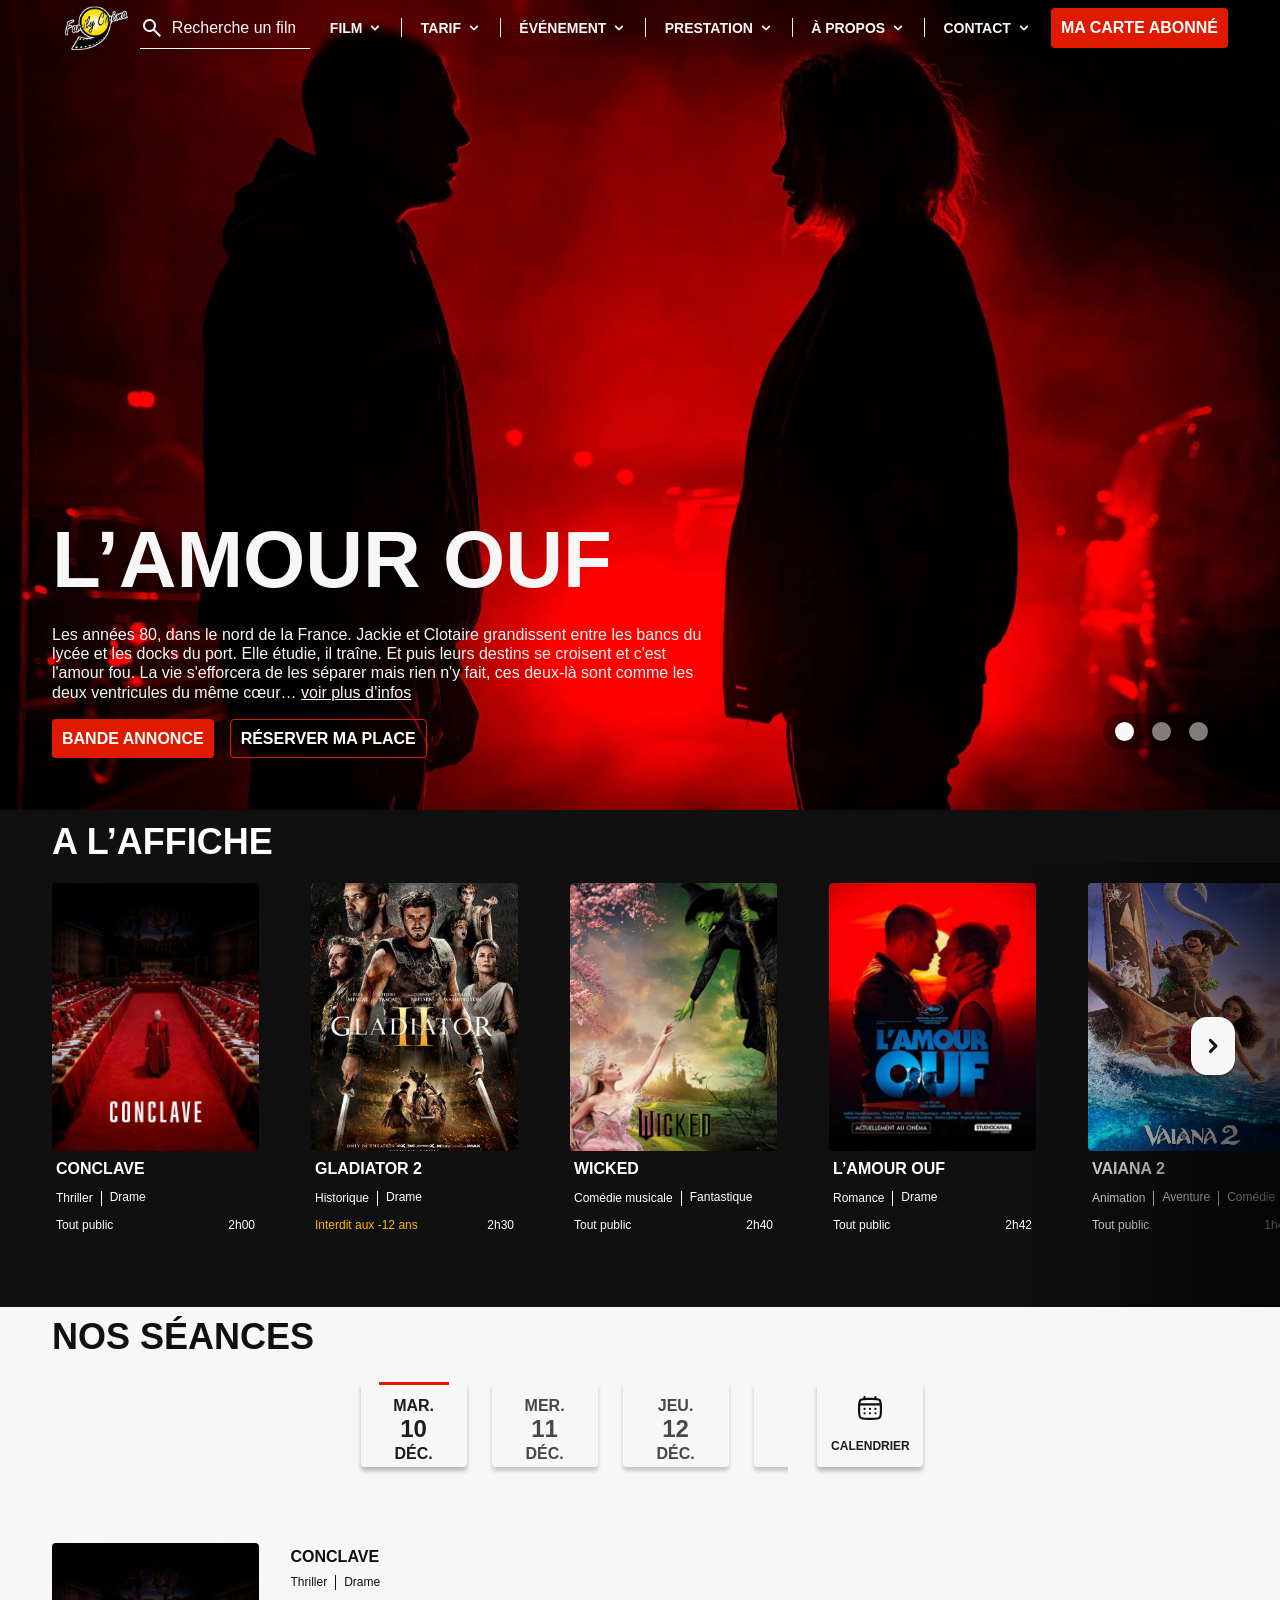
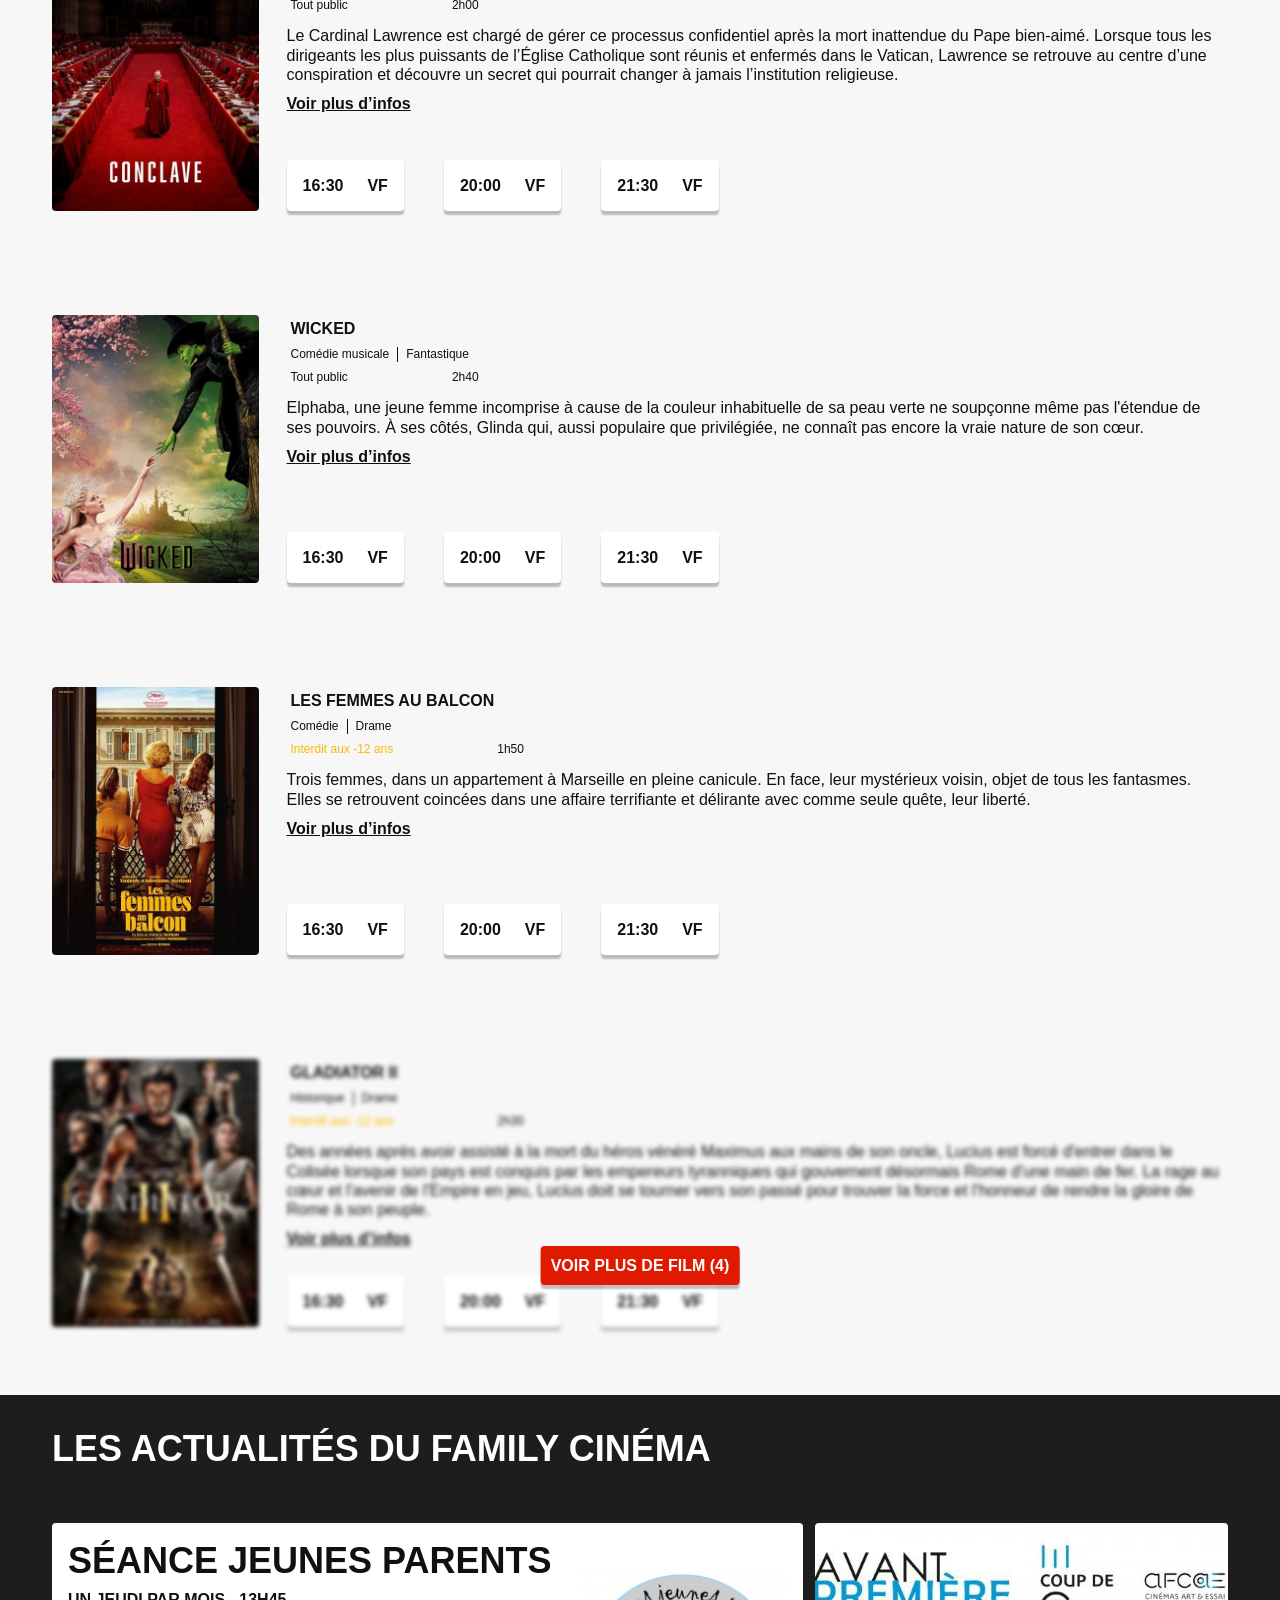
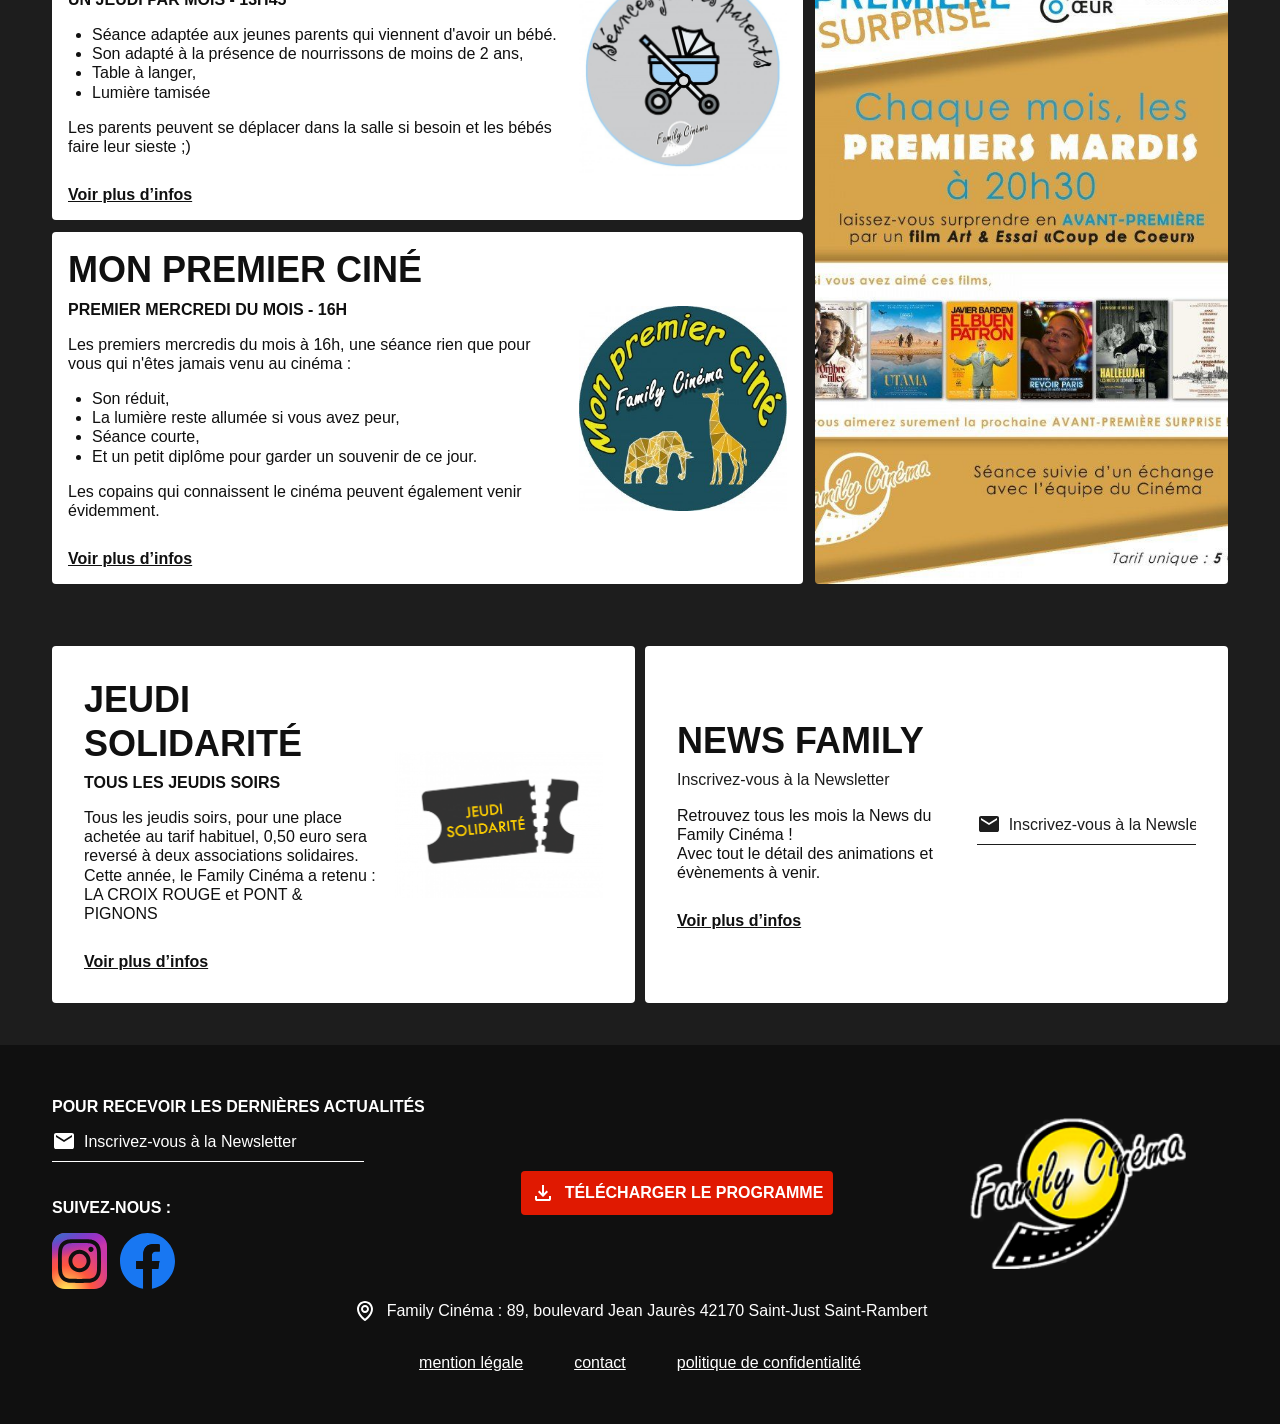
==== commit 163853be: "Ajout des images et icônes de la maquette Figma Affiches, photos du carrousel, visuels des actualité" ====
--- a/index.html
+++ b/index.html
@@ -19,22 +19,22 @@
 
       <div class="nav__content">
         <label class="search">
-          <svg class="icon" viewBox="0 0 24 24" aria-hidden="true"><circle cx="10.5" cy="10.5" r="6.5"/><path d="M15.5 15.5 21 21"/></svg>
+          <img class="icon" src="images/icons/loupe.svg" alt="">
           <input type="search" placeholder="Recherche un film">
         </label>
 
         <nav class="nav__menu">
-          <a href="#">Film <svg class="chevron" viewBox="0 0 14 14" aria-hidden="true"><path d="m3.5 5.5 3.5 3.5 3.5-3.5"/></svg></a>
+          <a href="#">Film <img class="chevron" src="images/icons/chevron.svg" alt=""></a>
           <span class="nav__sep"></span>
-          <a href="#">Tarif <svg class="chevron" viewBox="0 0 14 14" aria-hidden="true"><path d="m3.5 5.5 3.5 3.5 3.5-3.5"/></svg></a>
+          <a href="#">Tarif <img class="chevron" src="images/icons/chevron.svg" alt=""></a>
           <span class="nav__sep"></span>
-          <a href="#">Événement <svg class="chevron" viewBox="0 0 14 14" aria-hidden="true"><path d="m3.5 5.5 3.5 3.5 3.5-3.5"/></svg></a>
+          <a href="#">Événement <img class="chevron" src="images/icons/chevron.svg" alt=""></a>
           <span class="nav__sep"></span>
-          <a href="#">Prestation <svg class="chevron" viewBox="0 0 14 14" aria-hidden="true"><path d="m3.5 5.5 3.5 3.5 3.5-3.5"/></svg></a>
+          <a href="#">Prestation <img class="chevron" src="images/icons/chevron.svg" alt=""></a>
           <span class="nav__sep"></span>
-          <a href="#">À propos <svg class="chevron" viewBox="0 0 14 14" aria-hidden="true"><path d="m3.5 5.5 3.5 3.5 3.5-3.5"/></svg></a>
+          <a href="#">À propos <img class="chevron" src="images/icons/chevron.svg" alt=""></a>
           <span class="nav__sep"></span>
-          <a href="#">Contact <svg class="chevron" viewBox="0 0 14 14" aria-hidden="true"><path d="m3.5 5.5 3.5 3.5 3.5-3.5"/></svg></a>
+          <a href="#">Contact <img class="chevron" src="images/icons/chevron.svg" alt=""></a>
         </nav>
 
         <a href="#" class="btn btn--red">Ma carte abonné</a>
@@ -148,10 +148,10 @@
         </div>
 
         <button class="affiche__prev" aria-label="Films précédents">
-          <svg class="chevron" viewBox="0 0 14 14" aria-hidden="true"><path d="m8.5 3.5-3.5 3.5 3.5 3.5"/></svg>
+          <img class="arrow arrow--prev" src="images/icons/fleche-slider.svg" alt="">
         </button>
         <button class="affiche__next" aria-label="Films suivants">
-          <svg class="chevron" viewBox="0 0 14 14" aria-hidden="true"><path d="m5.5 3.5 3.5 3.5-3.5 3.5"/></svg>
+          <img class="arrow arrow--next" src="images/icons/fleche-slider.svg" alt="">
         </button>
       </div>
     </section>
@@ -171,7 +171,7 @@
           <button class="day"><span>Lun.</span><strong>16</strong><span>Déc.</span></button>
         </div>
         <button class="day day--calendar">
-          <svg class="icon" viewBox="0 0 24 24" aria-hidden="true"><rect x="3" y="4.5" width="18" height="16" rx="2.5"/><path d="M3 9.5h18M8 2.5v4M16 2.5v4"/><path d="M7.5 13h1M11.5 13h1M15.5 13h1M7.5 16.5h1M11.5 16.5h1"/></svg>
+          <img class="icon" src="images/icons/calendrier.svg" alt="">
           <span>Calendrier</span>
         </button>
       </div>
@@ -389,7 +389,7 @@
             <a href="#" class="link">Voir plus d’infos</a>
           </div>
           <label class="search search--dark">
-            <svg class="icon" viewBox="0 0 24 24" aria-hidden="true"><rect x="3" y="5" width="18" height="14" rx="1.5" class="fill"/><path d="m3.5 6 8.5 7 8.5-7" class="cut"/></svg>
+            <img class="icon" src="images/icons/mail-noir.svg" alt="">
             <input type="email" placeholder="Inscrivez-vous à la Newsletter">
           </label>
         </article>
@@ -404,25 +404,25 @@
         <div>
           <p class="footer__title">Pour recevoir les dernières actualités</p>
           <label class="search">
-            <svg class="icon" viewBox="0 0 24 24" aria-hidden="true"><rect x="3" y="5" width="18" height="14" rx="1.5" class="fill"/><path d="m3.5 6 8.5 7 8.5-7" class="cut"/></svg>
+            <img class="icon" src="images/icons/mail-blanc.svg" alt="">
             <input type="email" placeholder="Inscrivez-vous à la Newsletter">
           </label>
         </div>
         <div>
           <p class="footer__title">Suivez-nous :</p>
           <div class="socials">
-            <a href="#" class="social social--insta" aria-label="Instagram">
-              <svg viewBox="0 0 24 24" aria-hidden="true"><rect x="5" y="5" width="14" height="14" rx="4"/><circle cx="12" cy="12" r="3.3"/><circle cx="16.1" cy="7.9" r=".6" class="dot"/></svg>
+            <a href="#" class="social" aria-label="Instagram">
+              <img src="images/icons/instagram.svg" alt="">
             </a>
-            <a href="#" class="social social--fb" aria-label="Facebook">
-              <svg viewBox="0 0 24 24" aria-hidden="true"><path d="M13.2 21v-7.2h2.4l.4-2.9h-2.8V9.1c0-.8.3-1.4 1.4-1.4H16V5.2c-.3 0-1.1-.1-2.1-.1-2.1 0-3.5 1.3-3.5 3.6v2.2H8v2.9h2.4V21"/></svg>
+            <a href="#" class="social" aria-label="Facebook">
+              <img src="images/icons/facebook.svg" alt="">
             </a>
           </div>
         </div>
       </div>
 
       <a href="#" class="btn btn--red btn--icon">
-        <svg class="icon" viewBox="0 0 24 24" aria-hidden="true"><path d="M12 4v11M7 10.5l5 5 5-5M5 20h14"/></svg>
+        <img class="icon" src="images/icons/telecharger.svg" alt="">
         Télécharger le programme
       </a>
 
@@ -431,7 +431,7 @@
 
     <div class="footer__bottom">
       <p class="footer__address">
-        <svg class="icon" viewBox="0 0 24 24" aria-hidden="true"><path d="M12 21s-7-6.2-7-11.5a7 7 0 0 1 14 0C19 14.8 12 21 12 21z"/><circle cx="12" cy="9.5" r="2.5"/></svg>
+        <img class="icon" src="images/icons/localisation.svg" alt="">
         Family Cinéma : 89, boulevard Jean Jaurès 42170 Saint-Just Saint-Rambert
       </p>
       <nav class="footer__links">
--- a/style.css
+++ b/style.css
@@ -35,19 +35,9 @@
 a { color: inherit; }
 button { font: inherit; color: inherit; background: none; border: 0; cursor: pointer; }
 
-/* Icônes en SVG (trait blanc/noir selon le contexte) */
-.icon {
-  width: 24px; height: 24px; flex-shrink: 0;
-  fill: none; stroke: currentColor; stroke-width: 1.8;
-  stroke-linecap: round; stroke-linejoin: round;
-}
-.icon .fill { fill: currentColor; stroke: none; }
-.icon .cut  { stroke: var(--black); stroke-width: 1.6; }
-.chevron {
-  width: 14px; height: 14px; flex-shrink: 0;
-  fill: none; stroke: currentColor; stroke-width: 1.6;
-  stroke-linecap: round; stroke-linejoin: round;
-}
+/* Icônes (fichiers SVG exportés de Figma dans images/icons) */
+.icon { width: 24px; height: 24px; flex-shrink: 0; }
+.chevron { width: 14px; height: 14px; flex-shrink: 0; }
 
 /* ---------- Titres de section ---------- */
 .section-title {
@@ -263,8 +253,9 @@
 .affiche__prev { left: 45px; opacity: 0; pointer-events: none; }
 .affiche__prev.is-visible { opacity: 1; pointer-events: auto; }
 .affiche__next.is-hidden { opacity: 0; pointer-events: none; }
-.affiche__next .chevron,
-.affiche__prev .chevron { width: 24px; height: 24px; stroke-width: 1.8; }
+.arrow { width: 24px; height: 24px; }
+.arrow--next { transform: rotate(-90deg); }
+.arrow--prev { transform: rotate(90deg); }
 
 .poster-card {
   flex: 0 0 207px;
@@ -550,20 +541,7 @@
 .footer__title { font-weight: 700; text-transform: uppercase; }
 
 .socials { display: flex; gap: 13px; margin-top: 15px; }
-.social {
-  display: grid;
-  place-items: center;
-  width: 55px;
-  height: 56px;
-  border-radius: 14px;
-}
-.social svg { width: 40px; height: 40px; fill: none; stroke: var(--white); stroke-width: 1.8; }
-.social .dot { fill: var(--white); stroke: none; }
-.social--insta {
-  background: radial-gradient(circle at 30% 107%, #fdf497 0%, #fd5949 45%, #d6249f 60%, #285aeb 90%);
-}
-.social--fb { border-radius: 50%; background: #1877f2; }
-.social--fb svg { fill: var(--white); stroke: none; width: 44px; height: 44px; transform: translateY(4px); }
+.social img { width: 55px; height: 56px; }
 
 .btn--icon .icon { width: 24px; height: 24px; }
 
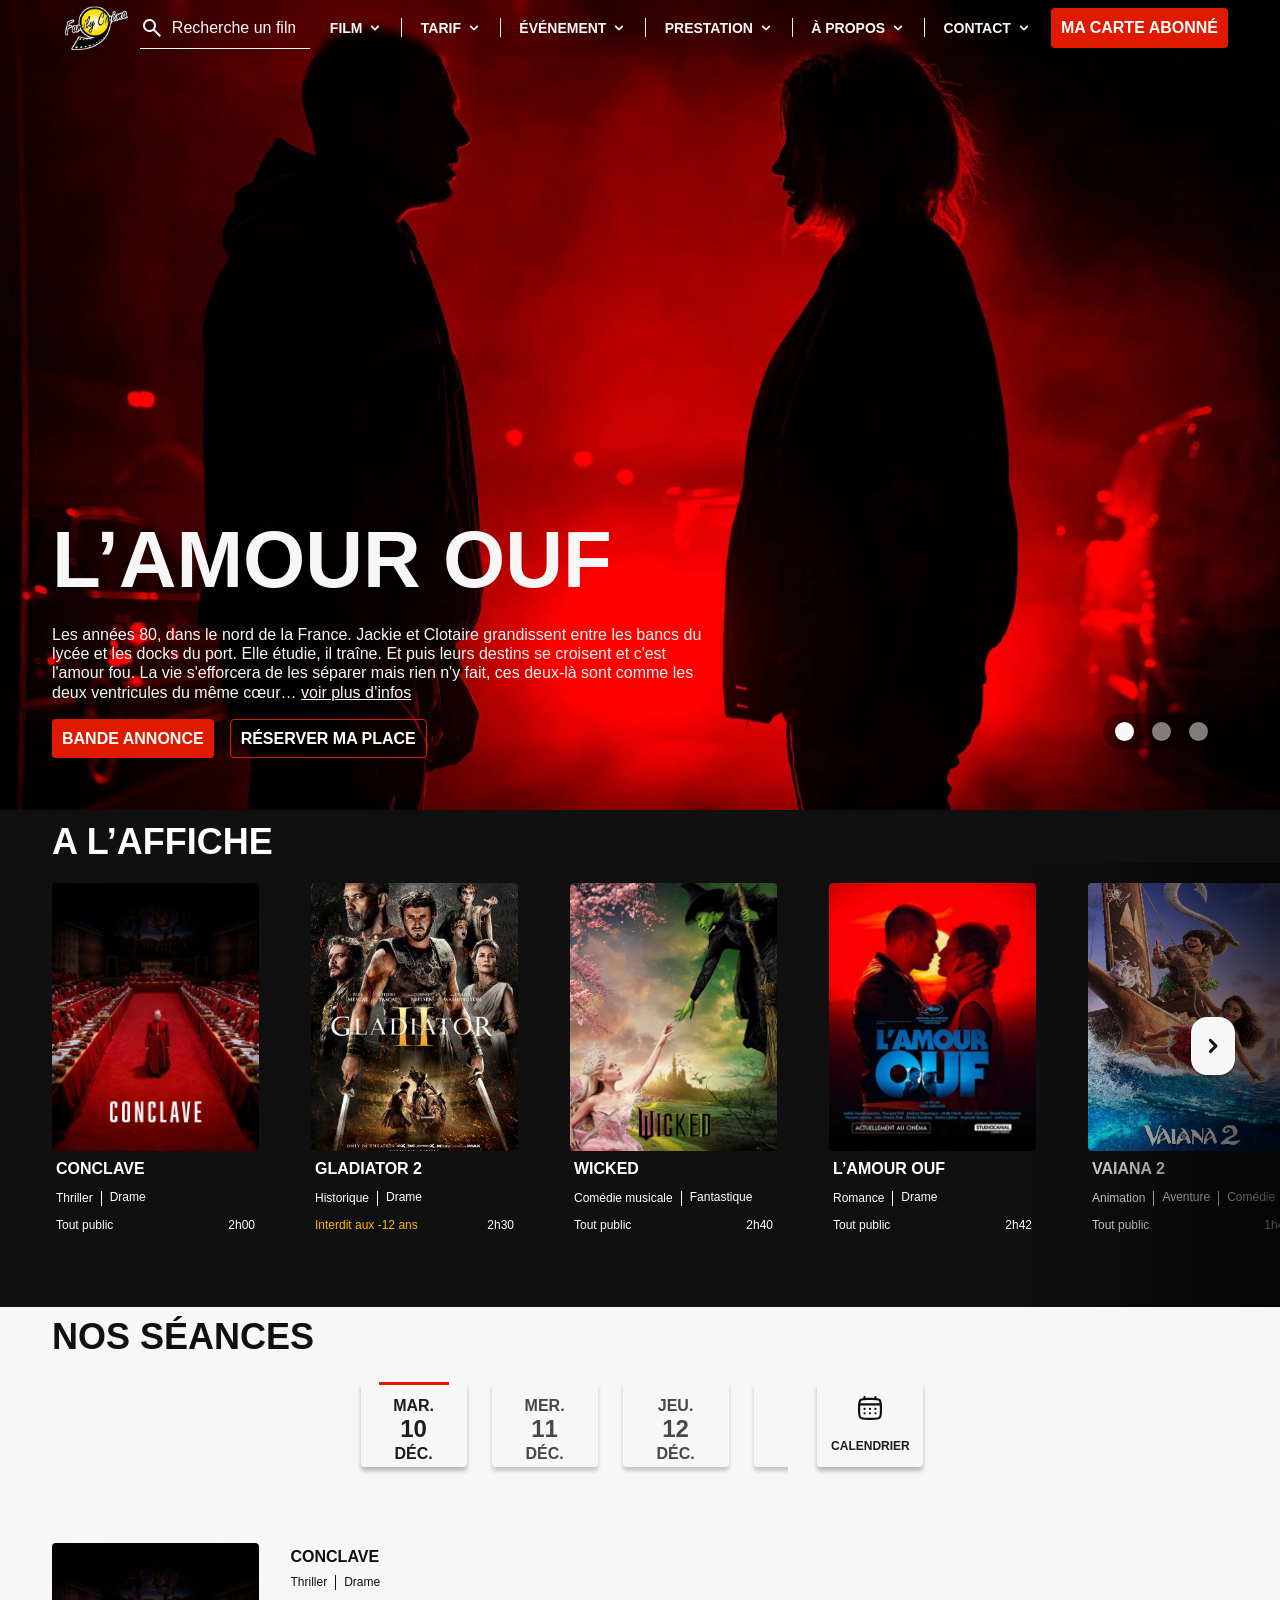
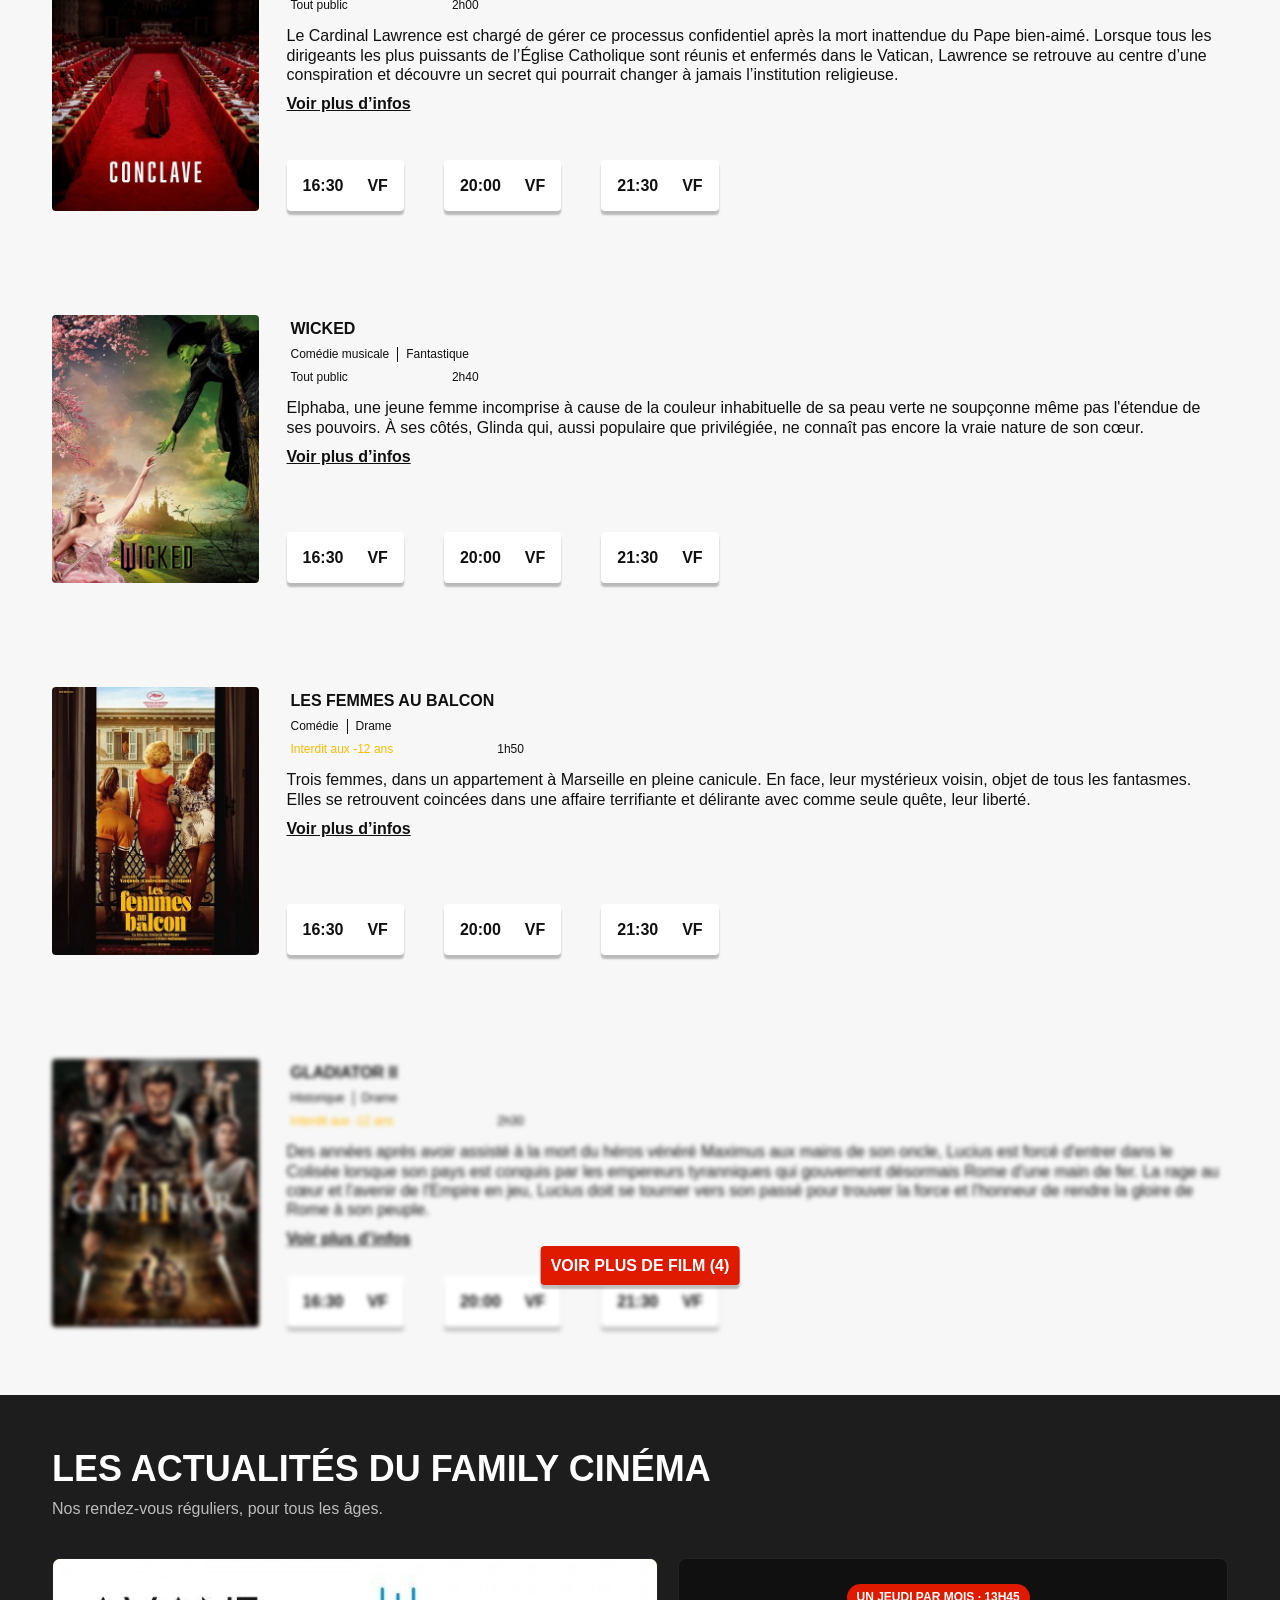
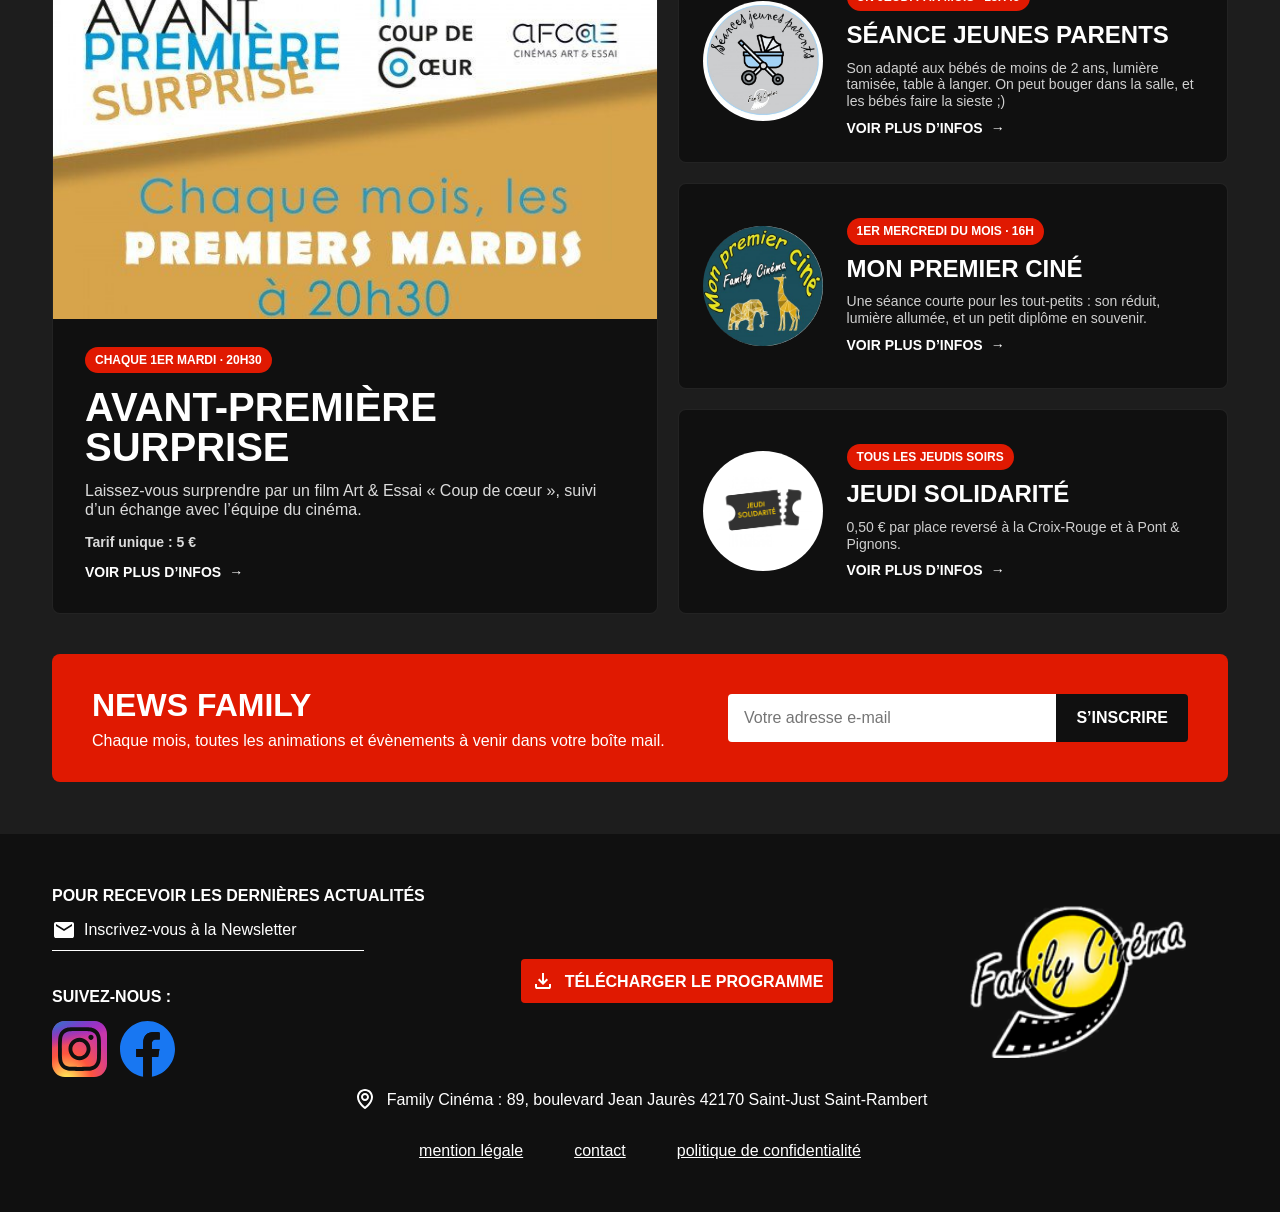
==== commit 6dab870a: "Nouveau design de la section actualités (proposition 1) Grille « à la une » : l'avant-première surpr" ====
--- a/index.html
+++ b/index.html
@@ -328,71 +328,65 @@
 
     <!-- ============ LES ACTUALITÉS ============ -->
     <section class="actus">
-      <h2 class="section-title">Les actualités du Family Cinéma</h2>
-
-      <div class="actus__top">
-        <div class="actus__col">
-          <article class="actu-card">
-            <div class="actu-card__text">
+      <div class="actus__intro">
+        <h2 class="section-title">Les actualités du Family Cinéma</h2>
+        <p>Nos rendez-vous réguliers, pour tous les âges.</p>
+      </div>
+
+      <div class="actus__grid">
+        <a href="#" class="feature">
+          <div class="feature__img"><img src="images/avant-premiere-surprise.jpg" alt="Affiche Avant-première surprise"></div>
+          <div class="feature__content">
+            <span class="badge">Chaque 1er mardi · 20h30</span>
+            <h3>Avant-première surprise</h3>
+            <p>Laissez-vous surprendre par un film Art &amp; Essai « Coup de cœur », suivi d’un échange avec l’équipe du cinéma.</p>
+            <p class="feature__price">Tarif unique : 5 €</p>
+            <span class="arrow-link">Voir plus d’infos</span>
+          </div>
+        </a>
+
+        <div class="actus__side">
+          <article class="event">
+            <img class="event__img" src="images/seance-jeunes-parents.png" alt="">
+            <div class="event__text">
+              <span class="badge">Un jeudi par mois · 13h45</span>
               <h3>Séance jeunes parents</h3>
-              <p class="actu-card__when">Un jeudi par mois - 13h45</p>
-              <ul>
-                <li>Séance adaptée aux jeunes parents qui viennent d'avoir un bébé.</li>
-                <li>Son adapté à la présence de nourrissons de moins de 2 ans,</li>
-                <li>Table à langer,</li>
-                <li>Lumière tamisée</li>
-              </ul>
-              <p>Les parents peuvent se déplacer dans la salle si besoin et les bébés faire leur sieste ;)</p>
-              <a href="#" class="link">Voir plus d’infos</a>
-            </div>
-            <img class="actu-card__img" src="images/seance-jeunes-parents.png" alt="Logo Séance jeunes parents">
+              <p>Son adapté aux bébés de moins de 2 ans, lumière tamisée, table à langer. On peut bouger dans la salle, et les bébés faire la sieste ;)</p>
+              <a href="#" class="arrow-link">Voir plus d’infos</a>
+            </div>
           </article>
 
-          <article class="actu-card">
-            <div class="actu-card__text">
+          <article class="event">
+            <img class="event__img" src="images/mon-premier-cine.png" alt="">
+            <div class="event__text">
+              <span class="badge">1er mercredi du mois · 16h</span>
               <h3>Mon premier ciné</h3>
-              <p class="actu-card__when">Premier mercredi du mois - 16h</p>
-              <p>Les premiers mercredis du mois à 16h, une séance rien que pour vous qui n'êtes jamais venu au cinéma :</p>
-              <ul>
-                <li>Son réduit,</li>
-                <li>La lumière reste allumée si vous avez peur,</li>
-                <li>Séance courte,</li>
-                <li>Et un petit diplôme pour garder un souvenir de ce jour.</li>
-              </ul>
-              <p>Les copains qui connaissent le cinéma peuvent également venir évidemment.</p>
-              <a href="#" class="link">Voir plus d’infos</a>
-            </div>
-            <img class="actu-card__img" src="images/mon-premier-cine.png" alt="Logo Mon premier ciné">
+              <p>Une séance courte pour les tout-petits : son réduit, lumière allumée, et un petit diplôme en souvenir.</p>
+              <a href="#" class="arrow-link">Voir plus d’infos</a>
+            </div>
           </article>
-        </div>
-
-        <img class="actus__poster" src="images/avant-premiere-surprise.jpg" alt="Avant-première surprise : chaque mois, les premiers mardis à 20h30">
-      </div>
-
-      <div class="actus__bottom">
-        <article class="actu-card">
-          <div class="actu-card__text">
-            <h3>Jeudi solidarité</h3>
-            <p class="actu-card__when">Tous les jeudis soirs</p>
-            <p>Tous les jeudis soirs, pour une place achetée au tarif habituel, 0,50 euro sera reversé à deux associations solidaires.<br>
-              Cette année, le Family Cinéma a retenu : LA CROIX ROUGE et PONT &amp; PIGNONS</p>
-            <a href="#" class="link">Voir plus d’infos</a>
-          </div>
-          <img class="actu-card__img" src="images/jeudi-solidarite.png" alt="Ticket Jeudi solidarité">
-        </article>
-
-        <article class="actu-card actu-card--news">
-          <div class="actu-card__text">
-            <h3>News Family</h3>
-            <p class="actu-card__sub">Inscrivez-vous à la Newsletter</p>
-            <p>Retrouvez tous les mois la News du Family Cinéma !<br>Avec tout le détail des animations et évènements à venir.</p>
-            <a href="#" class="link">Voir plus d’infos</a>
-          </div>
-          <label class="search search--dark">
-            <img class="icon" src="images/icons/mail-noir.svg" alt="">
-            <input type="email" placeholder="Inscrivez-vous à la Newsletter">
-          </label>
-        </article>
+
+          <article class="event">
+            <img class="event__img event__img--ticket" src="images/jeudi-solidarite.png" alt="">
+            <div class="event__text">
+              <span class="badge">Tous les jeudis soirs</span>
+              <h3>Jeudi solidarité</h3>
+              <p>0,50 € par place reversé à la Croix-Rouge et à Pont &amp; Pignons.</p>
+              <a href="#" class="arrow-link">Voir plus d’infos</a>
+            </div>
+          </article>
+        </div>
+      </div>
+
+      <div class="newsletter">
+        <div>
+          <h3>News Family</h3>
+          <p>Chaque mois, toutes les animations et évènements à venir dans votre boîte mail.</p>
+        </div>
+        <form class="newsletter__form">
+          <input type="email" placeholder="Votre adresse e-mail" aria-label="Votre adresse e-mail" required>
+          <button type="submit">S’inscrire</button>
+        </form>
       </div>
     </section>
   </main>
--- a/style.css
+++ b/style.css
@@ -439,80 +439,147 @@
 /* =========================================================
    ACTUALITÉS
    ========================================================= */
+/* Éléments communs aux deux propositions */
+.badge {
+  display: inline-flex;
+  align-items: center;
+  gap: 6px;
+  padding: 6px 10px;
+  border-radius: 20px;
+  background: var(--red);
+  color: var(--white);
+  font-size: 12px;
+  font-weight: 700;
+  text-transform: uppercase;
+  white-space: nowrap;
+}
+.chips { display: flex; flex-wrap: wrap; gap: 8px; }
+.chip {
+  padding: 6px 10px;
+  border-radius: 20px;
+  border: 1px solid currentColor;
+  font-size: 12px;
+  opacity: .85;
+}
+.arrow-link {
+  display: inline-flex;
+  align-items: center;
+  gap: 8px;
+  font-weight: 700;
+  text-transform: uppercase;
+  text-decoration: none;
+  font-size: 14px;
+}
+.arrow-link::after { content: "→"; transition: transform .2s; }
+.arrow-link:hover::after { transform: translateX(4px); }
+
+/* Bandeau newsletter (commun) */
+.newsletter {
+  display: flex;
+  align-items: center;
+  justify-content: space-between;
+  gap: 32px;
+  margin: 0 var(--gutter);
+  padding: 32px 40px;
+  border-radius: 8px;
+  background: var(--red);
+}
+.newsletter h3 { font-size: 32px; font-weight: 700; text-transform: uppercase; }
+.newsletter p { margin-top: 6px; }
+.newsletter form { display: flex; flex: 0 1 460px; }
+.newsletter input {
+  flex: 1;
+  min-width: 0;
+  padding: 14px 16px;
+  border: 0;
+  border-radius: 4px 0 0 4px;
+  font: inherit;
+}
+.newsletter button {
+  padding: 14px 20px;
+  border-radius: 0 4px 4px 0;
+  background: var(--black);
+  font-weight: 700;
+  text-transform: uppercase;
+}
+
 .actus {
   display: flex;
   flex-direction: column;
-  gap: 52px;
-  padding: 32px 0;
+  gap: 40px;
+  padding: 52px 0;
   background: var(--grey-black);
 }
-.actus__top {
-  display: flex;
-  gap: 12px;
+.actus__intro { padding: 0 var(--gutter); }
+.actus__intro .section-title { padding: 0; }
+.newsletter__thanks { font-weight: 700; }
+.actus__intro p { margin-top: 8px; opacity: .7; }
+
+.actus__grid {
+  display: grid;
+  grid-template-columns: 1.1fr 1fr;
+  gap: 20px;
   padding: 0 var(--gutter);
 }
-.actus__col {
-  flex: 861 1 0;
-  display: flex;
-  flex-direction: column;
-  gap: 12px;
-}
-.actus__poster {
-  flex: 473 1 0;
-  min-width: 0;
-  border-radius: var(--radius);
+
+/* Grande carte à la une */
+.feature {
+  display: flex;
+  flex-direction: column;
+  border-radius: 8px;
+  overflow: hidden;
+  background: var(--black);
+  border: 1px solid rgba(255,255,255,.08);
+  text-decoration: none;
+  transition: border-color .2s;
+}
+.feature:hover { border-color: var(--red); }
+.feature__img { height: 360px; overflow: hidden; background: #d7a53e; }
+.feature__img img {
+  width: 100%;
+  height: 100%;
   object-fit: cover;
-  background: var(--placeholder);
-}
-
-.actu-card {
+  object-position: top;
+  transition: transform .4s;
+}
+.feature:hover .feature__img img { transform: scale(1.03); }
+.feature__content {
+  display: flex;
+  flex-direction: column;
+  align-items: flex-start;
+  gap: 14px;
+  padding: 28px 32px 32px;
+}
+.feature h3 { font-size: 40px; font-weight: 700; text-transform: uppercase; line-height: 1; }
+.feature p { opacity: .85; }
+.feature__price { font-size: 14px; font-weight: 700; }
+
+/* Petites cartes */
+.actus__side { display: flex; flex-direction: column; gap: 20px; }
+.event {
   flex: 1;
   display: flex;
   align-items: center;
-  justify-content: space-between;
-  gap: 16px;
-  padding: 16px;
-  border-radius: var(--radius);
+  gap: 24px;
+  padding: 24px;
+  border-radius: 8px;
+  background: var(--black);
+  border: 1px solid rgba(255,255,255,.08);
+  transition: border-color .2s, transform .2s;
+}
+.event:hover { border-color: var(--red); transform: translateY(-2px); }
+.event__img {
+  flex: 0 0 120px;
+  width: 120px;
+  height: 120px;
+  border-radius: 50%;
+  object-fit: cover;
   background: var(--white);
-  color: var(--black);
-}
-.actu-card__text {
-  display: flex;
-  flex-direction: column;
-  gap: 16px;
-  max-width: 611px;
-}
-.actu-card h3 {
-  font-size: 36px;
-  font-weight: 700;
-  text-transform: uppercase;
-}
-.actu-card__when {
-  margin-top: -8px;
-  font-weight: 700;
-  text-transform: uppercase;
-}
-.actu-card__sub { margin-top: -8px; color: var(--grey-black); }
-.actu-card ul { padding-left: 24px; }
-.actu-card__text .link { margin-top: 13px; }
-.actu-card__img {
-  flex: 0 0 208px;
-  width: 208px;
-  height: 211px;
-  object-fit: contain;
-}
-
-.actus__bottom {
-  display: flex;
-  justify-content: center;
-  gap: 10px;
-  padding: 10px var(--gutter);
-}
-.actus__bottom .actu-card { padding: 32px; }
-.actus__bottom .actu-card__text { max-width: 397px; }
-.actu-card--news { align-items: center; }
-.actu-card--news .actu-card__text { max-width: 288px; }
-.actu-card--news .search { flex: 0 1 312px; }
+}
+.event__img--ticket { object-fit: contain; padding: 10px; }
+.event__text { display: flex; flex-direction: column; align-items: flex-start; gap: 10px; }
+.event h3 { font-size: 24px; font-weight: 700; text-transform: uppercase; }
+.event p { font-size: 14px; opacity: .8; }
 
 /* =========================================================
    FOOTER
@@ -611,9 +678,10 @@
   .hero { height: 640px; }
   .hero__text h1 { font-size: 60px; }
 
-  .actus__top { flex-direction: column; }
-  .actus__poster { width: 100%; max-width: 473px; align-self: center; }
-  .actus__bottom { flex-direction: column; }
+  .actus__grid { grid-template-columns: 1fr; }
+  .feature__img { height: 320px; }
+  .newsletter { flex-direction: column; align-items: stretch; }
+  .newsletter form { flex: none; }
 
   .footer__top { flex-wrap: wrap; justify-content: center; text-align: left; }
   .footer__logo { order: -1; width: 100%; }
@@ -652,13 +720,12 @@
   .hour { padding: 12px; gap: 16px; }
   .films[data-state="close"] .films__toggle { bottom: 160px; }
 
-  .actu-card { flex-direction: column-reverse; align-items: flex-start; }
-  .actu-card h3 { font-size: 26px; }
-  .actu-card__img { flex: none; width: 140px; height: 142px; }
-  .actus__bottom .actu-card { padding: 16px; }
-  .actu-card--news { align-items: stretch; }
-  .actu-card--news .search { flex: none; order: 1; }
-  .actu-card--news { flex-direction: column; }
+  .feature__content { padding: 20px; }
+  .feature h3 { font-size: 32px; }
+  .event { flex-direction: column; align-items: flex-start; padding: 20px; }
+  .event__img { width: 90px; height: 90px; flex-basis: auto; }
+  .newsletter { padding: 24px; }
+  .newsletter h3 { font-size: 24px; }
 
   .footer__left { width: 100%; }
   .footer__logo { width: 200px; height: 100px; }
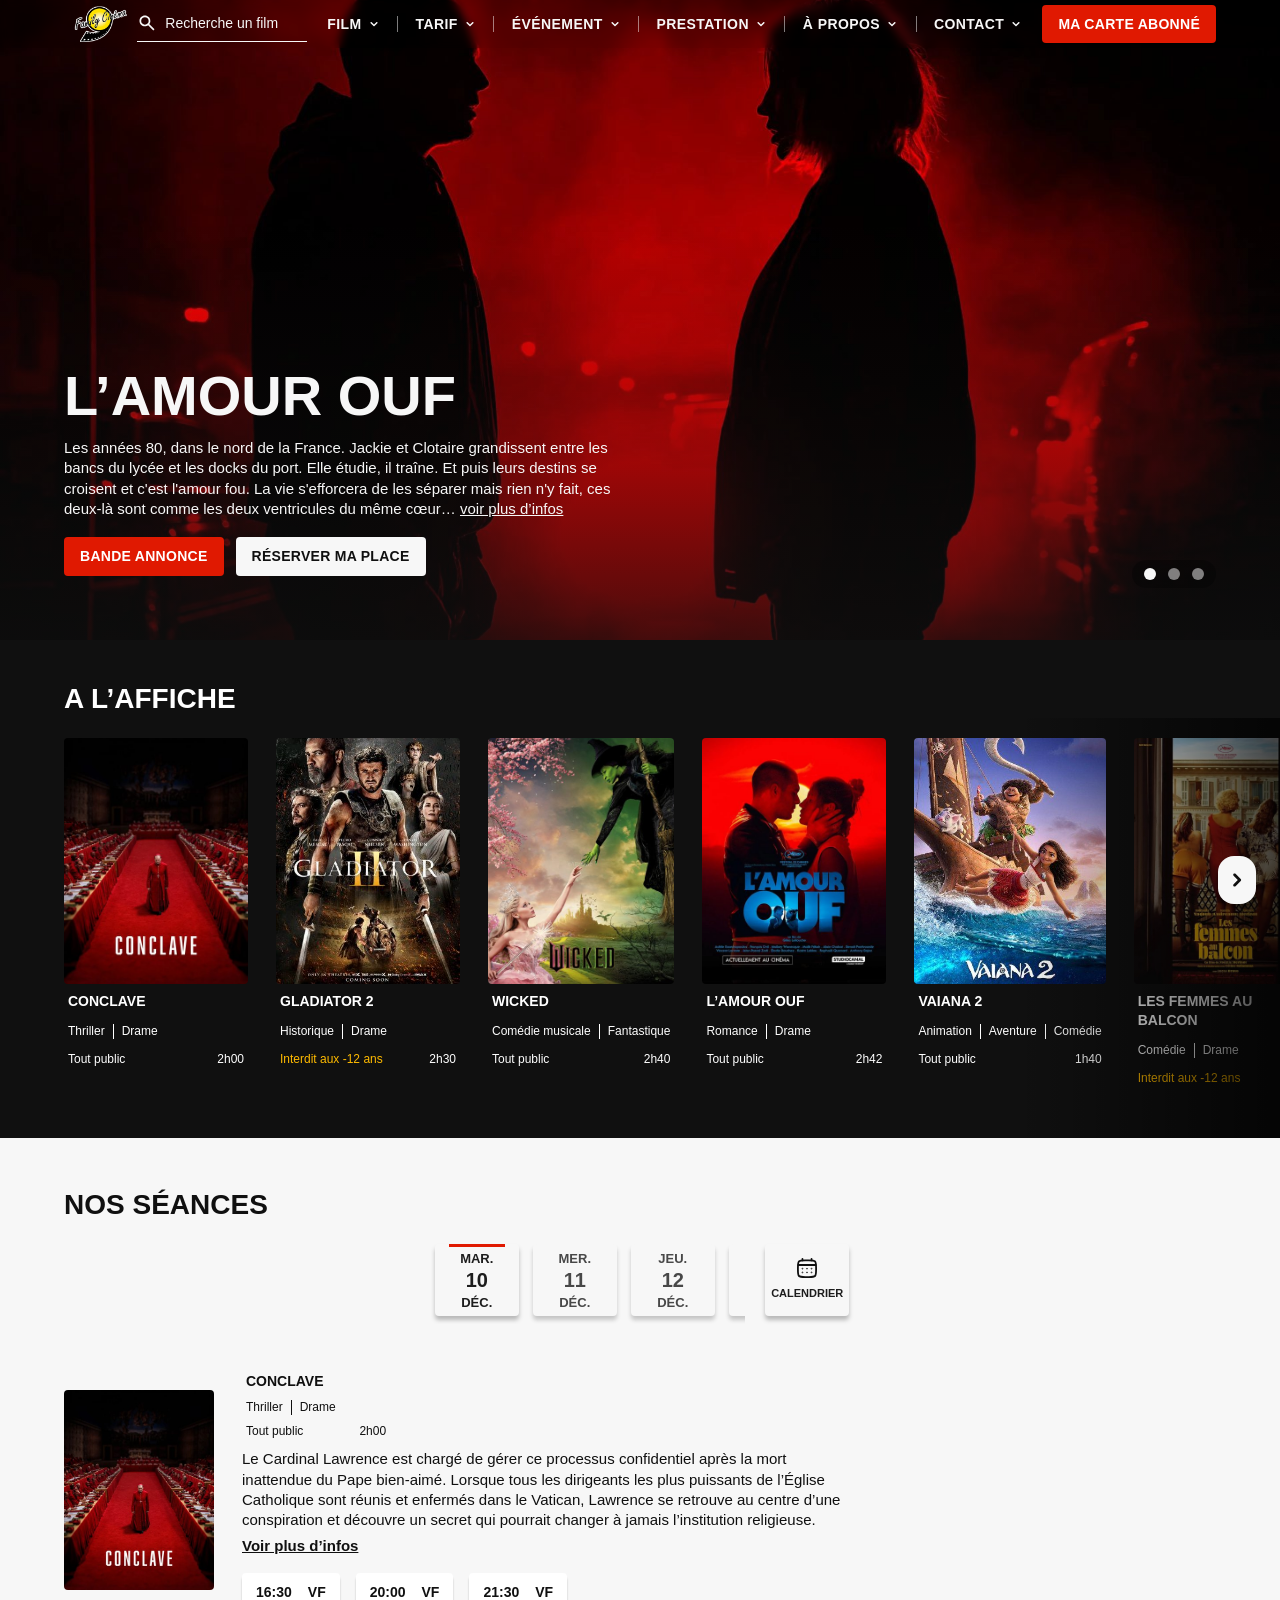
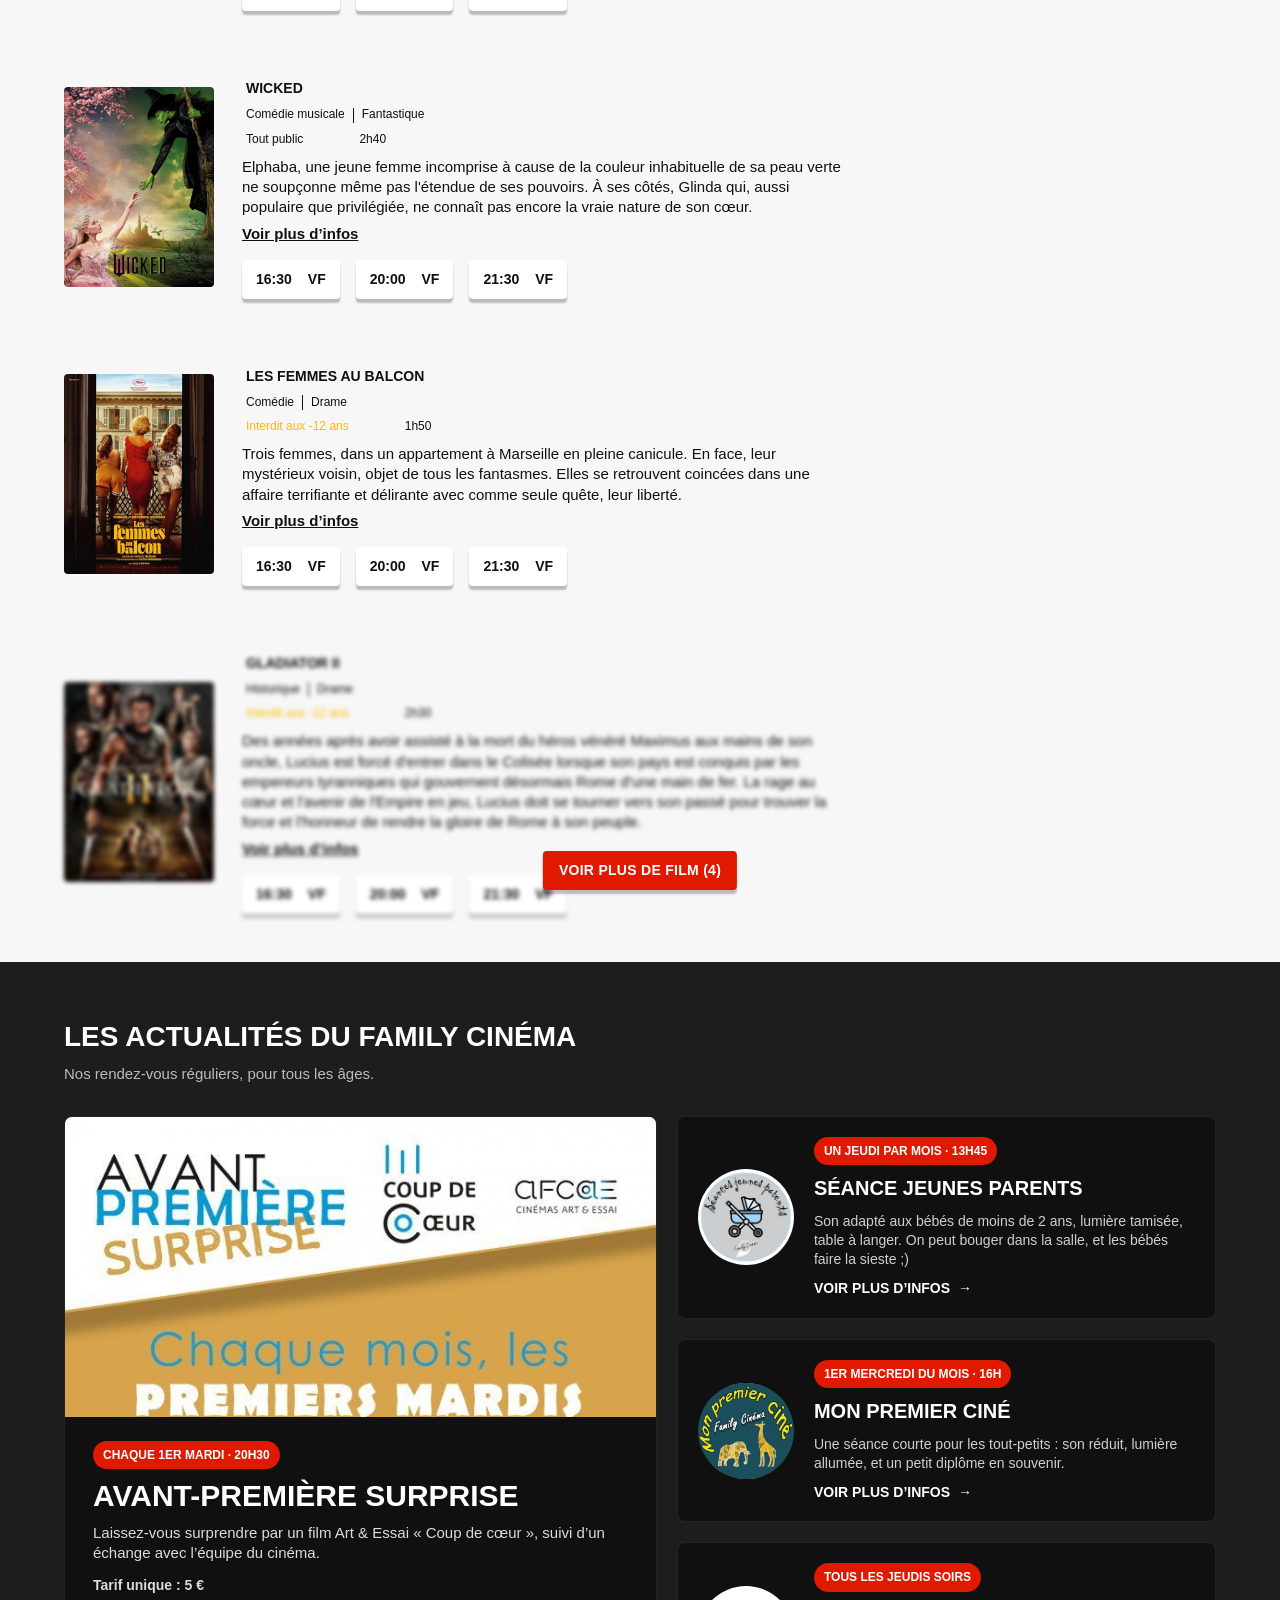
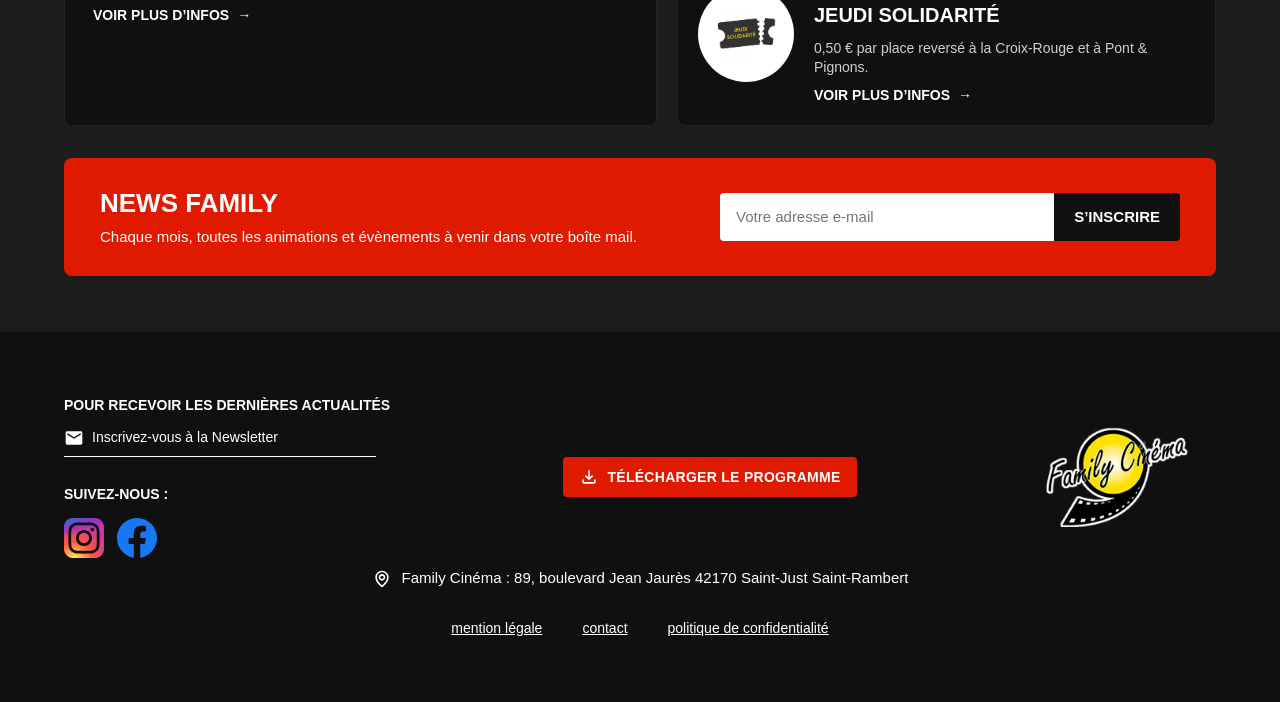
==== commit aa27068e: "Page plus aérée et bouton « Réserver ma place » plus lisible Tailles de texte, d'affiches et de comp" ====
--- a/index.html
+++ b/index.html
@@ -54,7 +54,7 @@
             <p>Les années 80, dans le nord de la France. Jackie et Clotaire grandissent entre les bancs du lycée et les docks du port. Elle étudie, il traîne. Et puis leurs destins se croisent et c'est l'amour fou. La vie s'efforcera de les séparer mais rien n'y fait, ces deux-là sont comme les deux ventricules du même cœur… <a href="#">voir plus d’infos</a></p>
             <div class="hero__buttons">
               <a href="#" class="btn btn--red">Bande annonce</a>
-              <a href="#" class="btn btn--outline">Réserver ma place</a>
+              <a href="#" class="btn btn--light">Réserver ma place</a>
             </div>
           </div>
         </article>
@@ -66,7 +66,7 @@
             <p>Des années après avoir assisté à la mort du héros vénéré Maximus aux mains de son oncle, Lucius est forcé d'entrer dans le Colisée lorsque son pays est conquis par les empereurs tyranniques qui gouvernent désormais… <a href="#">voir plus d’infos</a></p>
             <div class="hero__buttons">
               <a href="#" class="btn btn--red">Bande annonce</a>
-              <a href="#" class="btn btn--outline">Réserver ma place</a>
+              <a href="#" class="btn btn--light">Réserver ma place</a>
             </div>
           </div>
         </article>
@@ -78,7 +78,7 @@
             <p>Elphaba, une jeune femme incomprise à cause de la couleur inhabituelle de sa peau verte, ne soupçonne même pas l'étendue de ses pouvoirs. À ses côtés, Glinda qui, aussi populaire que privilégiée, ne connaît pas encore la vraie nature de son cœur… <a href="#">voir plus d’infos</a></p>
             <div class="hero__buttons">
               <a href="#" class="btn btn--red">Bande annonce</a>
-              <a href="#" class="btn btn--outline">Réserver ma place</a>
+              <a href="#" class="btn btn--light">Réserver ma place</a>
             </div>
           </div>
         </article>
--- a/style.css
+++ b/style.css
@@ -12,7 +12,8 @@
   --white: #ffffff;
   --placeholder: #2b2b2b;
 
-  --gutter: 52px;          /* marge gauche/droite de la maquette */
+  /* marge gauche/droite : au moins 64px, et le contenu ne dépasse pas 1200px de large */
+  --gutter: max(64px, calc((100vw - 1200px) / 2));
   --radius: 4px;
   --shadow: 0 4px 2px rgba(0, 0, 0, 0.25);
 
@@ -25,8 +26,8 @@
 
 body {
   font-family: var(--font);
-  font-size: 16px;
-  line-height: 1.2;
+  font-size: 15px;
+  line-height: 1.35;
   color: var(--white);
   background: var(--black);
 }
@@ -36,12 +37,12 @@
 button { font: inherit; color: inherit; background: none; border: 0; cursor: pointer; }
 
 /* Icônes (fichiers SVG exportés de Figma dans images/icons) */
-.icon { width: 24px; height: 24px; flex-shrink: 0; }
-.chevron { width: 14px; height: 14px; flex-shrink: 0; }
+.icon { width: 20px; height: 20px; flex-shrink: 0; }
+.chevron { width: 12px; height: 12px; flex-shrink: 0; }
 
 /* ---------- Titres de section ---------- */
 .section-title {
-  font-size: 36px;
+  font-size: 28px;
   font-weight: 700;
   text-transform: uppercase;
   padding: 0 var(--gutter);
@@ -52,10 +53,12 @@
   display: inline-flex;
   align-items: center;
   justify-content: center;
-  gap: 10px;
-  padding: 10px;
+  gap: 8px;
+  padding: 10px 16px;
   border-radius: var(--radius);
-  font-weight: 700;
+  font-size: 14px;
+  font-weight: 700;
+  letter-spacing: .02em;
   text-transform: uppercase;
   text-decoration: none;
   white-space: nowrap;
@@ -63,8 +66,9 @@
 }
 .btn--red { background: var(--red); color: var(--white); }
 .btn--red:hover { background: #b81400; }
-.btn--outline { border: 1px solid var(--red); color: var(--white); padding: 9px 10px; }
-.btn--outline:hover { background: rgba(224, 25, 1, .2); }
+/* bouton secondaire : fond blanc plein pour rester lisible sur les photos */
+.btn--light { background: var(--blanc-2); color: var(--black); }
+.btn--light:hover { background: var(--white); color: var(--red); }
 
 .link { font-weight: 700; text-decoration: underline; }
 
@@ -108,10 +112,9 @@
   display: flex;
   align-items: center;
   justify-content: space-between;
-  max-width: 1336px;
-  margin: 0 auto;
-}
-.nav__logo img { width: 95px; height: 48px; object-fit: contain; }
+
+}
+.nav__logo img { width: 80px; height: 40px; object-fit: contain; }
 
 .nav__content {
   display: flex;
@@ -119,7 +122,7 @@
   gap: 24px;
   flex: 0 1 1177px;
 }
-.nav__content .search { width: 216px; flex-shrink: 0; }
+.nav__content .search { width: 190px; flex-shrink: 0; font-size: 14px; }
 
 .nav__menu {
   display: flex;
@@ -130,16 +133,18 @@
 .nav__menu a {
   display: flex;
   align-items: center;
-  gap: 10px;
+  gap: 6px;
   padding: 8px;
-  font-weight: 700;
+  font-size: 13px;
+  font-weight: 700;
+  letter-spacing: .03em;
   text-transform: uppercase;
   text-decoration: none;
   color: var(--blanc-2);
   white-space: nowrap;
 }
 .nav__menu a:hover { color: var(--red); }
-.nav__sep { width: 1px; height: 19px; background: var(--blanc-2); }
+.nav__sep { width: 1px; height: 16px; background: rgba(247, 247, 247, .5); }
 
 .nav__burger { display: none; }
 
@@ -148,7 +153,8 @@
    ========================================================= */
 .hero {
   position: relative;
-  height: 810px;
+  height: min(640px, 80vh);
+  min-height: 480px;
   overflow: hidden;
   background: var(--placeholder);
 }
@@ -172,34 +178,43 @@
   height: 100%;
   object-fit: cover;
 }
+/* léger dégradé sombre en bas pour que le texte et les boutons restent lisibles */
+.hero__slide::after {
+  content: "";
+  position: absolute;
+  inset: 0;
+  background: linear-gradient(to top, rgba(16, 16, 16, .75) 0%, rgba(16, 16, 16, .25) 40%, rgba(16, 16, 16, 0) 65%);
+}
 .hero__text {
   position: relative;
+  z-index: 1;
   display: flex;
   flex-direction: column;
   align-items: flex-start;
-  gap: 17px;
-  max-width: 667px;
+  gap: 14px;
+  max-width: 560px;
   color: var(--blanc-2);
 }
 .hero__text h1 {
-  font-size: 80px;
-  font-weight: 700;
-  text-transform: uppercase;
-}
-.hero__buttons { display: flex; gap: 16px; flex-wrap: wrap; }
+  font-size: 56px;
+  line-height: 1;
+  font-weight: 700;
+  text-transform: uppercase;
+}
+.hero__buttons { display: flex; gap: 12px; flex-wrap: wrap; margin-top: 4px; }
 
 .hero__dots {
   position: absolute;
-  right: 60px;
-  bottom: 61px;
-  display: flex;
-  gap: 18px;
+  right: var(--gutter);
+  bottom: 52px;
+  display: flex;
+  gap: 12px;
   padding: 8px 12px;
   border-radius: 20px;
   background: rgba(0, 0, 0, .3);
 }
 .hero__dots button {
-  width: 19px; height: 19px;
+  width: 12px; height: 12px;
   border-radius: 50%;
   background: rgba(247, 247, 247, .5);
 }
@@ -209,15 +224,15 @@
    À L'AFFICHE
    ========================================================= */
 .affiche {
-  padding-top: 10px;
+  padding-top: 40px;
   background: var(--black);
 }
 .affiche__wrapper { position: relative; }
 
 .affiche__list {
   display: flex;
-  gap: 52px;
-  padding: 20px var(--gutter) 52px;
+  gap: 28px;
+  padding: 20px var(--gutter) 48px;
   overflow-x: auto;
   scroll-behavior: smooth;
   scrollbar-width: none;
@@ -237,35 +252,35 @@
 .affiche__next,
 .affiche__prev {
   position: absolute;
-  top: 154px;
+  top: 138px;
   z-index: 2;
   display: flex;
   align-items: center;
-  height: 58px;
-  padding: 10px;
+  height: 48px;
+  padding: 8px;
   border-radius: 16px;
   background: var(--blanc-2);
   color: var(--black);
   box-shadow: var(--shadow);
   transition: opacity .2s;
 }
-.affiche__next { right: 45px; }
-.affiche__prev { left: 45px; opacity: 0; pointer-events: none; }
+.affiche__next { right: 24px; }
+.affiche__prev { left: 24px; opacity: 0; pointer-events: none; }
 .affiche__prev.is-visible { opacity: 1; pointer-events: auto; }
 .affiche__next.is-hidden { opacity: 0; pointer-events: none; }
-.arrow { width: 24px; height: 24px; }
+.arrow { width: 22px; height: 22px; }
 .arrow--next { transform: rotate(-90deg); }
 .arrow--prev { transform: rotate(90deg); }
 
 .poster-card {
-  flex: 0 0 207px;
+  flex: 0 0 184px;
   display: flex;
   flex-direction: column;
   gap: 4px;
   text-decoration: none;
 }
 .poster {
-  height: 268px;
+  height: 246px;
   border-radius: var(--radius);
   overflow: hidden;
   background: var(--placeholder);
@@ -281,7 +296,7 @@
 .poster-card h3,
 .film h3 {
   padding: 4px;
-  font-size: 16px;
+  font-size: 14px;
   font-weight: 700;
   text-transform: uppercase;
 }
@@ -310,12 +325,14 @@
 }
 .meta span { padding: 4px; }
 .warning { color: var(--yellow); }
+/* dans les cartes d'affiches, les genres restent sur une ligne */
+.poster-card .genres { flex-wrap: nowrap; white-space: nowrap; overflow: hidden; }
 
 /* =========================================================
    NOS SÉANCES
    ========================================================= */
 .seances {
-  padding-top: 8px;
+  padding-top: 48px;
   background: var(--blanc-2);
   color: var(--black);
 }
@@ -325,12 +342,12 @@
   display: flex;
   justify-content: center;
   align-items: center;
-  gap: 29px;
-  padding: 16px var(--gutter);
+  gap: 20px;
+  padding: 12px var(--gutter);
 }
 .days__list {
   display: flex;
-  gap: 25px;
+  gap: 14px;
   padding: 8px 4px;
   overflow-x: auto;
   scrollbar-width: none;
@@ -339,8 +356,9 @@
 
 .day {
   position: relative;
-  flex: 0 0 106px;
-  height: 85px;
+  flex: 0 0 84px;
+  height: 72px;
+  font-size: 13px;
   display: flex;
   flex-direction: column;
   align-items: center;
@@ -355,12 +373,12 @@
   opacity: .8;
   transition: opacity .2s;
 }
-.day strong { font-size: 24px; }
+.day strong { font-size: 20px; }
 .day::before {             /* barre rouge du jour sélectionné */
   content: "";
   position: absolute;
   top: 0;
-  width: 70px;
+  width: 56px;
   height: 3px;
   background: var(--red);
   opacity: 0;
@@ -371,9 +389,9 @@
 
 .day--calendar {
   justify-content: center;
-  gap: 19px;
+  gap: 8px;
   padding: 0;
-  font-size: 12px;
+  font-size: 11px;
   opacity: 1;
 }
 
@@ -390,29 +408,29 @@
   align-items: center;
   gap: 28px;
   width: 100%;
-  max-width: 1440px;
-  padding: 52px var(--gutter);
-}
-.film .poster { flex: 0 0 206.5px; background: var(--white); }
+  padding: 32px var(--gutter);
+}
+.film .poster { flex: 0 0 150px; height: 200px; background: var(--white); }
 .film__body {
   flex: 1;
   min-width: 0;
-  min-height: 268px;
+  min-height: 200px;
   display: flex;
   flex-direction: column;
   justify-content: space-between;
-  gap: 20px;
-}
-.film .meta { justify-content: flex-start; gap: 96px; }
-.film__desc { padding: 10px 0; }
-
-.hours { display: flex; flex-wrap: wrap; gap: 40px; }
+  gap: 16px;
+}
+.film .meta { justify-content: flex-start; gap: 48px; }
+.film__desc { padding: 6px 0; max-width: 72ch; }
+
+.hours { display: flex; flex-wrap: wrap; gap: 16px; }
 .hour {
   display: flex;
-  gap: 24px;
-  padding: 16px;
+  gap: 16px;
+  padding: 10px 14px;
   border-radius: var(--radius);
   background: var(--white);
+  font-size: 14px;
   box-shadow: var(--shadow);
   font-weight: 700;
   text-transform: uppercase;
@@ -431,7 +449,7 @@
 .films[data-state="close"] .films__toggle {
   position: absolute;
   left: 50%;
-  bottom: 110px;
+  bottom: 72px;
   transform: translateX(-50%);
 }
 .films__toggle { box-shadow: var(--shadow); margin-top: 16px; }
@@ -480,11 +498,11 @@
   justify-content: space-between;
   gap: 32px;
   margin: 0 var(--gutter);
-  padding: 32px 40px;
+  padding: 28px 36px;
   border-radius: 8px;
   background: var(--red);
 }
-.newsletter h3 { font-size: 32px; font-weight: 700; text-transform: uppercase; }
+.newsletter h3 { font-size: 26px; font-weight: 700; text-transform: uppercase; }
 .newsletter p { margin-top: 6px; }
 .newsletter form { display: flex; flex: 0 1 460px; }
 .newsletter input {
@@ -506,8 +524,8 @@
 .actus {
   display: flex;
   flex-direction: column;
-  gap: 40px;
-  padding: 52px 0;
+  gap: 32px;
+  padding: 56px 0;
   background: var(--grey-black);
 }
 .actus__intro { padding: 0 var(--gutter); }
@@ -534,7 +552,7 @@
   transition: border-color .2s;
 }
 .feature:hover { border-color: var(--red); }
-.feature__img { height: 360px; overflow: hidden; background: #d7a53e; }
+.feature__img { height: 300px; overflow: hidden; background: #d7a53e; }
 .feature__img img {
   width: 100%;
   height: 100%;
@@ -547,10 +565,10 @@
   display: flex;
   flex-direction: column;
   align-items: flex-start;
-  gap: 14px;
-  padding: 28px 32px 32px;
-}
-.feature h3 { font-size: 40px; font-weight: 700; text-transform: uppercase; line-height: 1; }
+  gap: 12px;
+  padding: 24px 28px 28px;
+}
+.feature h3 { font-size: 30px; font-weight: 700; text-transform: uppercase; line-height: 1; }
 .feature p { opacity: .85; }
 .feature__price { font-size: 14px; font-weight: 700; }
 
@@ -560,8 +578,8 @@
   flex: 1;
   display: flex;
   align-items: center;
-  gap: 24px;
-  padding: 24px;
+  gap: 20px;
+  padding: 20px;
   border-radius: 8px;
   background: var(--black);
   border: 1px solid rgba(255,255,255,.08);
@@ -569,16 +587,16 @@
 }
 .event:hover { border-color: var(--red); transform: translateY(-2px); }
 .event__img {
-  flex: 0 0 120px;
-  width: 120px;
-  height: 120px;
+  flex: 0 0 96px;
+  width: 96px;
+  height: 96px;
   border-radius: 50%;
   object-fit: cover;
   background: var(--white);
 }
 .event__img--ticket { object-fit: contain; padding: 10px; }
 .event__text { display: flex; flex-direction: column; align-items: flex-start; gap: 10px; }
-.event h3 { font-size: 24px; font-weight: 700; text-transform: uppercase; }
+.event h3 { font-size: 20px; font-weight: 700; text-transform: uppercase; }
 .event p { font-size: 14px; opacity: .8; }
 
 /* =========================================================
@@ -601,18 +619,19 @@
 .footer__left {
   display: flex;
   flex-direction: column;
-  gap: 36px;
-  width: 376px;
+  gap: 28px;
+  width: 340px;
+  font-size: 14px;
 }
 .footer__left .search { width: 312px; max-width: 100%; color: var(--white); margin-top: 5px; }
 .footer__title { font-weight: 700; text-transform: uppercase; }
 
 .socials { display: flex; gap: 13px; margin-top: 15px; }
-.social img { width: 55px; height: 56px; }
-
-.btn--icon .icon { width: 24px; height: 24px; }
-
-.footer__logo { width: 302px; height: 153px; object-fit: contain; }
+.social img { width: 40px; height: 40px; }
+
+.btn--icon .icon { width: 20px; height: 20px; }
+
+.footer__logo { width: 200px; height: 100px; object-fit: contain; }
 
 .footer__bottom {
   display: flex;
@@ -627,7 +646,7 @@
   padding: 10px;
   text-align: center;
 }
-.footer__links { display: flex; flex-wrap: wrap; justify-content: center; gap: 12px 51px; }
+.footer__links { display: flex; flex-wrap: wrap; justify-content: center; gap: 12px 40px; font-size: 14px; }
 
 /* =========================================================
    RESPONSIVE
@@ -641,6 +660,7 @@
 /* Tablette : menu burger */
 @media (max-width: 1100px) {
   :root { --gutter: 32px; }
+  .nav__menu a { font-size: 15px; }
 
   .nav { background: rgba(16, 16, 16, .85); }
   .nav__burger {
@@ -675,11 +695,10 @@
   .nav__sep { width: 100%; height: 1px; opacity: .2; }
   .nav__content .btn { align-self: flex-start; }
 
-  .hero { height: 640px; }
-  .hero__text h1 { font-size: 60px; }
+  .hero__text h1 { font-size: 48px; }
 
   .actus__grid { grid-template-columns: 1fr; }
-  .feature__img { height: 320px; }
+  .feature__img { height: 280px; }
   .newsletter { flex-direction: column; align-items: stretch; }
   .newsletter form { flex: none; }
 
@@ -691,44 +710,44 @@
 @media (max-width: 700px) {
   :root { --gutter: 16px; }
 
-  .section-title { font-size: 26px; }
+  .section-title { font-size: 24px; }
 
   .hero { height: 85vh; min-height: 520px; }
   .hero__slide { padding-bottom: 80px; }
-  .hero__text h1 { font-size: 40px; }
+  .hero__text h1 { font-size: 38px; }
   .hero__text p { font-size: 14px; }
   .hero__dots { right: 50%; transform: translateX(50%); bottom: 24px; }
 
   .affiche__list { gap: 20px; }
-  .poster-card { flex-basis: 150px; }
-  .poster-card .poster { height: 200px; }
-  .affiche__next, .affiche__prev { top: 112px; }
+  .poster-card { flex-basis: 140px; }
+  .poster-card .poster { height: 188px; }
+  .affiche__next, .affiche__prev { top: 100px; }
   .affiche__next { right: 12px; }
   .affiche__prev { left: 12px; }
   .affiche__wrapper::after { width: 80px; }
 
   .days { flex-direction: column; gap: 12px; padding: 16px 0; }
   .days__list { width: 100%; gap: 12px; padding: 8px var(--gutter); }
-  .day { flex-basis: 80px; height: 80px; }
+  .day { flex-basis: 72px; height: 68px; }
   .day--calendar { width: 160px; height: 48px; flex-direction: row; gap: 10px; }
 
   .film { flex-direction: column; align-items: flex-start; padding: 32px var(--gutter); }
-  .film .poster { flex: none; width: 160px; height: 208px; }
+  .film .poster { flex: none; width: 130px; height: 174px; }
   .film__body { min-height: 0; }
   .film .meta { gap: 40px; }
   .hours { gap: 12px; }
-  .hour { padding: 12px; gap: 16px; }
-  .films[data-state="close"] .films__toggle { bottom: 160px; }
+  .hour { padding: 10px 12px; gap: 12px; }
+  .films[data-state="close"] .films__toggle { bottom: 120px; }
 
   .feature__content { padding: 20px; }
-  .feature h3 { font-size: 32px; }
+  .feature h3 { font-size: 26px; }
   .event { flex-direction: column; align-items: flex-start; padding: 20px; }
   .event__img { width: 90px; height: 90px; flex-basis: auto; }
   .newsletter { padding: 24px; }
-  .newsletter h3 { font-size: 24px; }
+  .newsletter h3 { font-size: 22px; }
 
   .footer__left { width: 100%; }
-  .footer__logo { width: 200px; height: 100px; }
+  .footer__logo { width: 160px; height: 80px; }
   .footer__address { align-items: flex-start; font-size: 14px; }
   .footer__links { gap: 12px 24px; font-size: 14px; }
 }
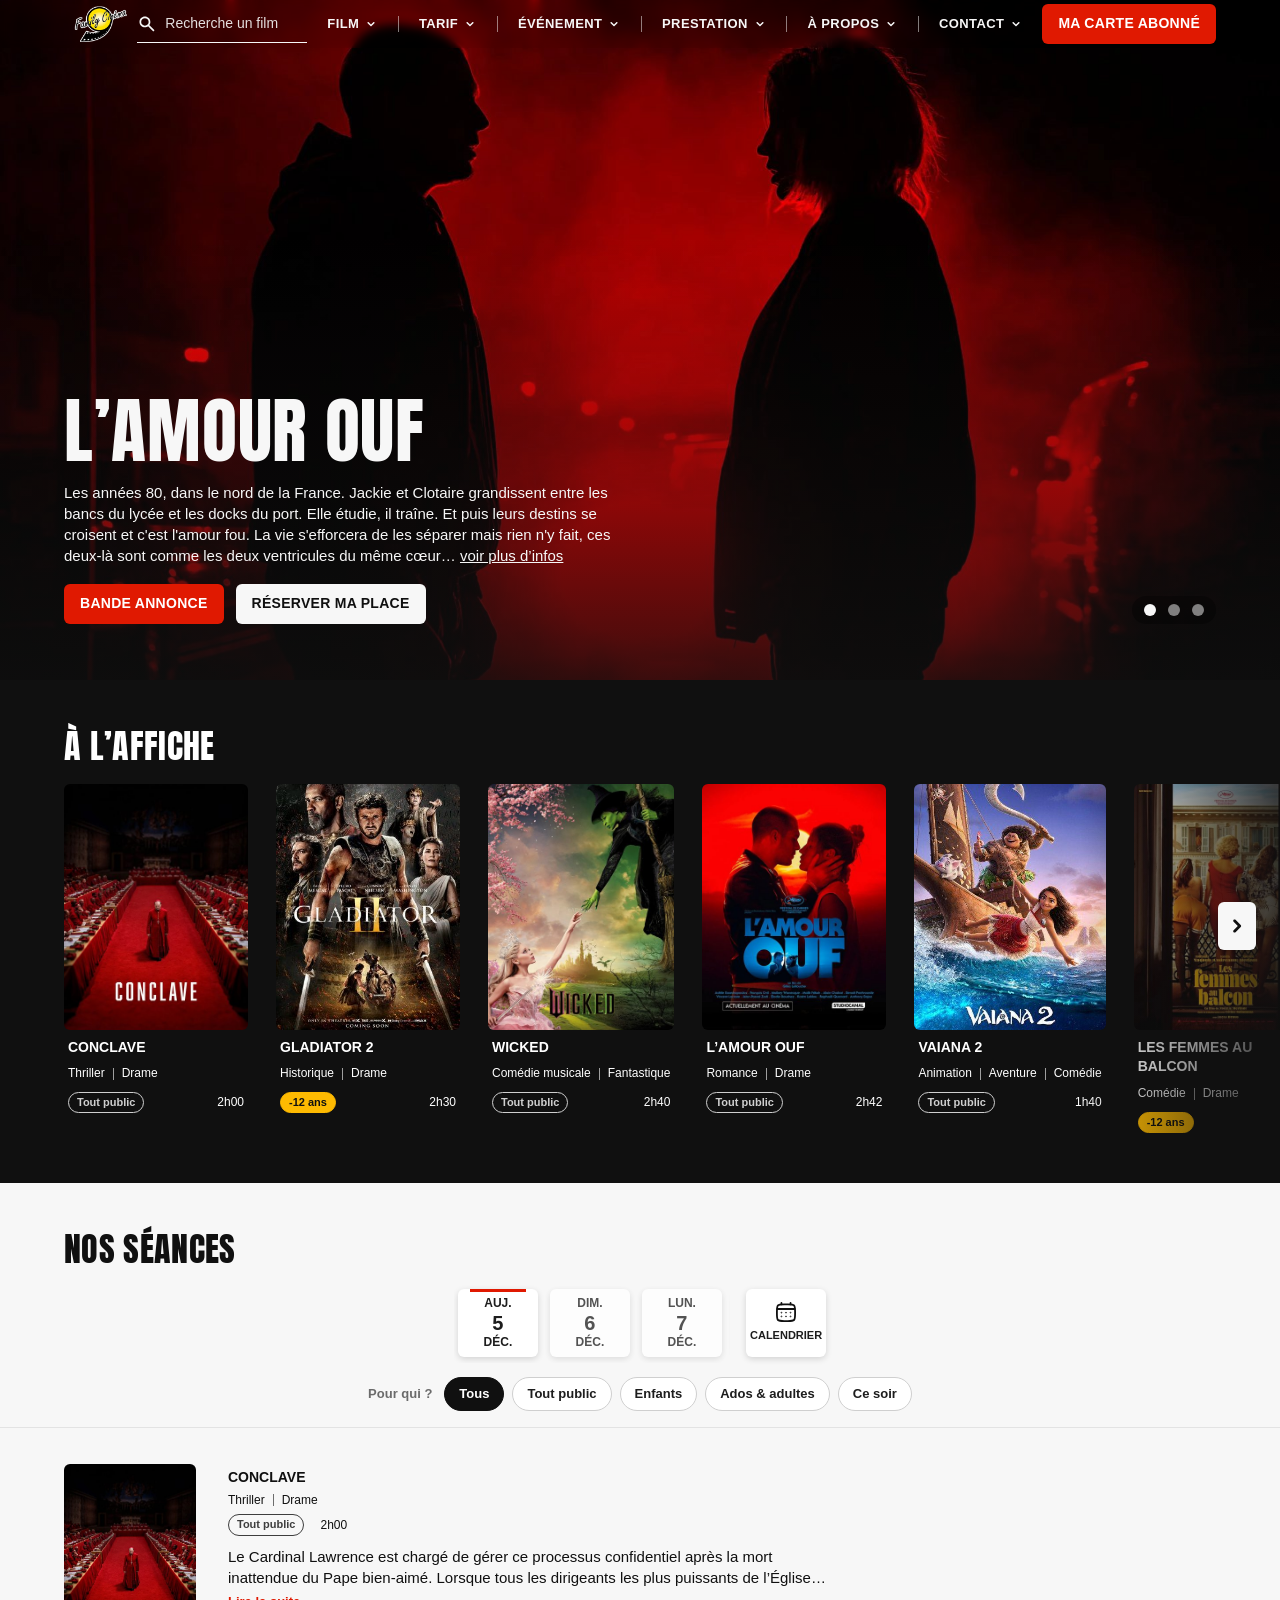
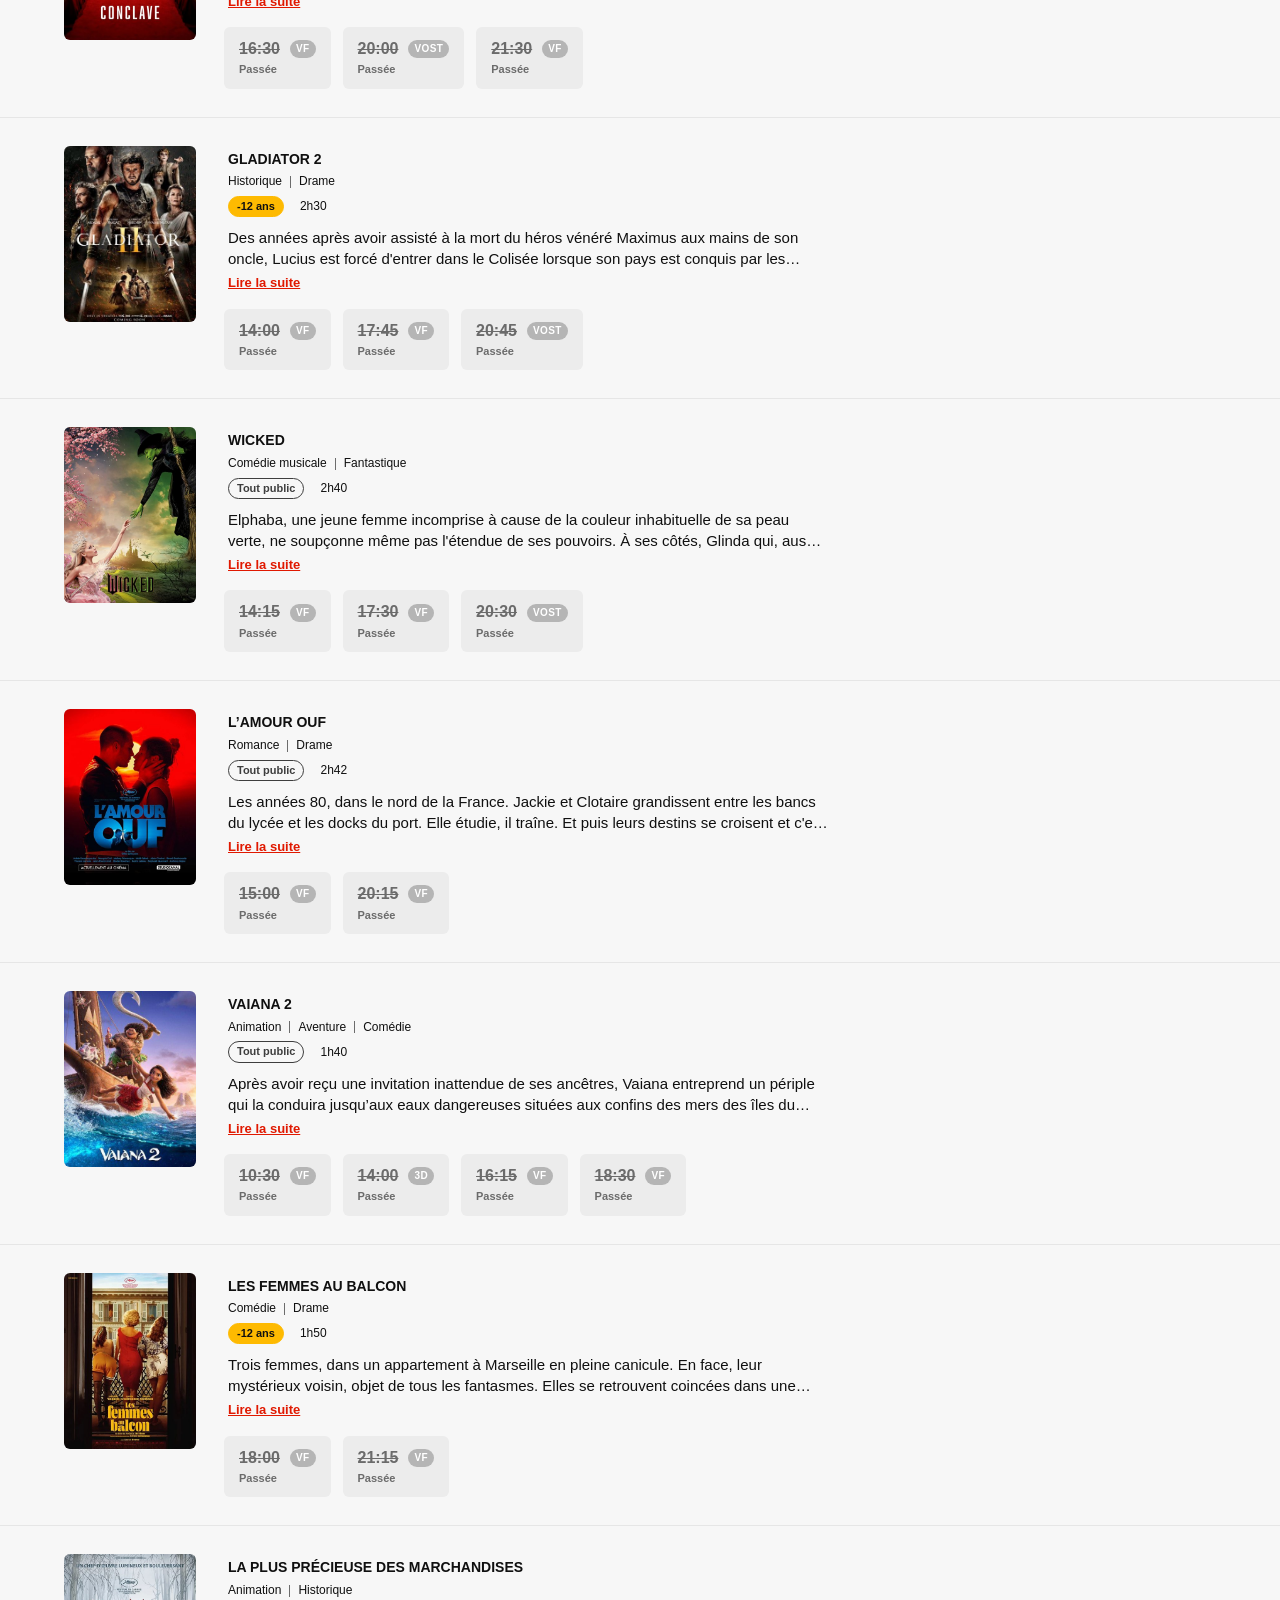
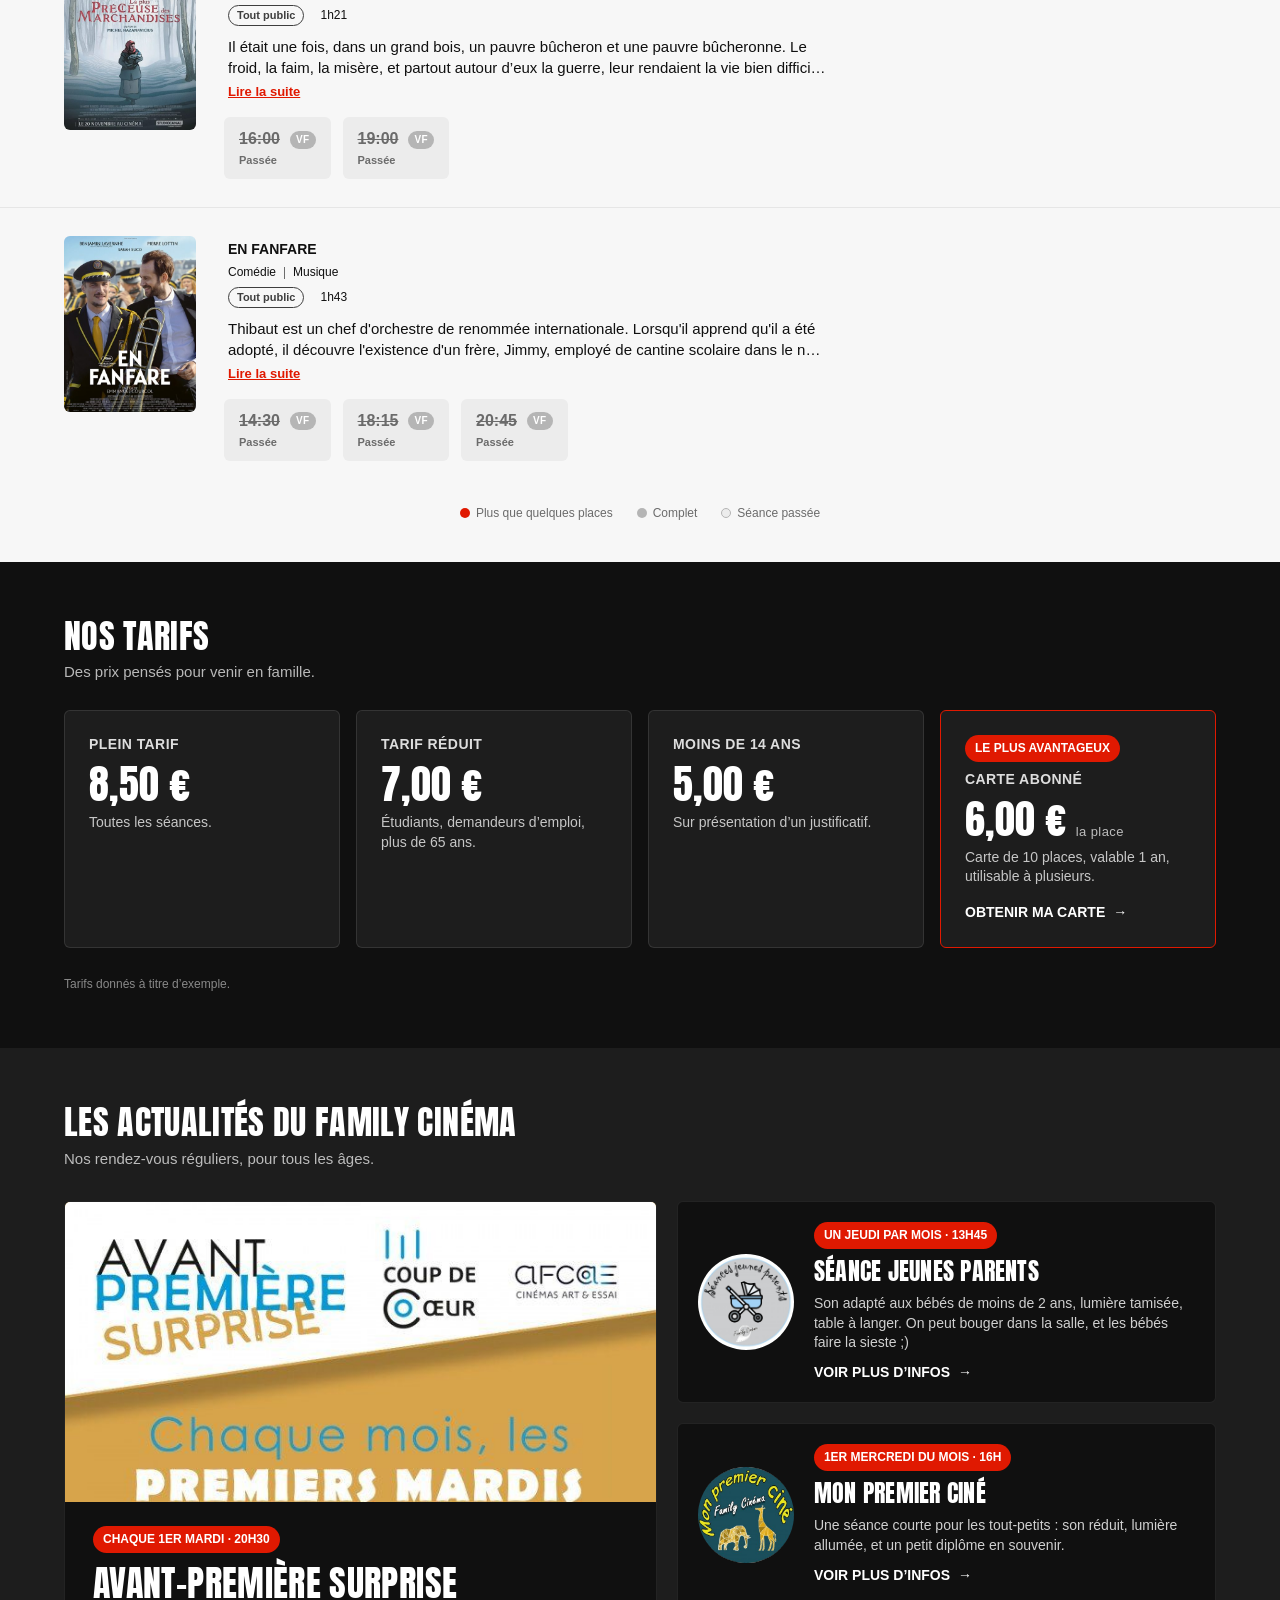
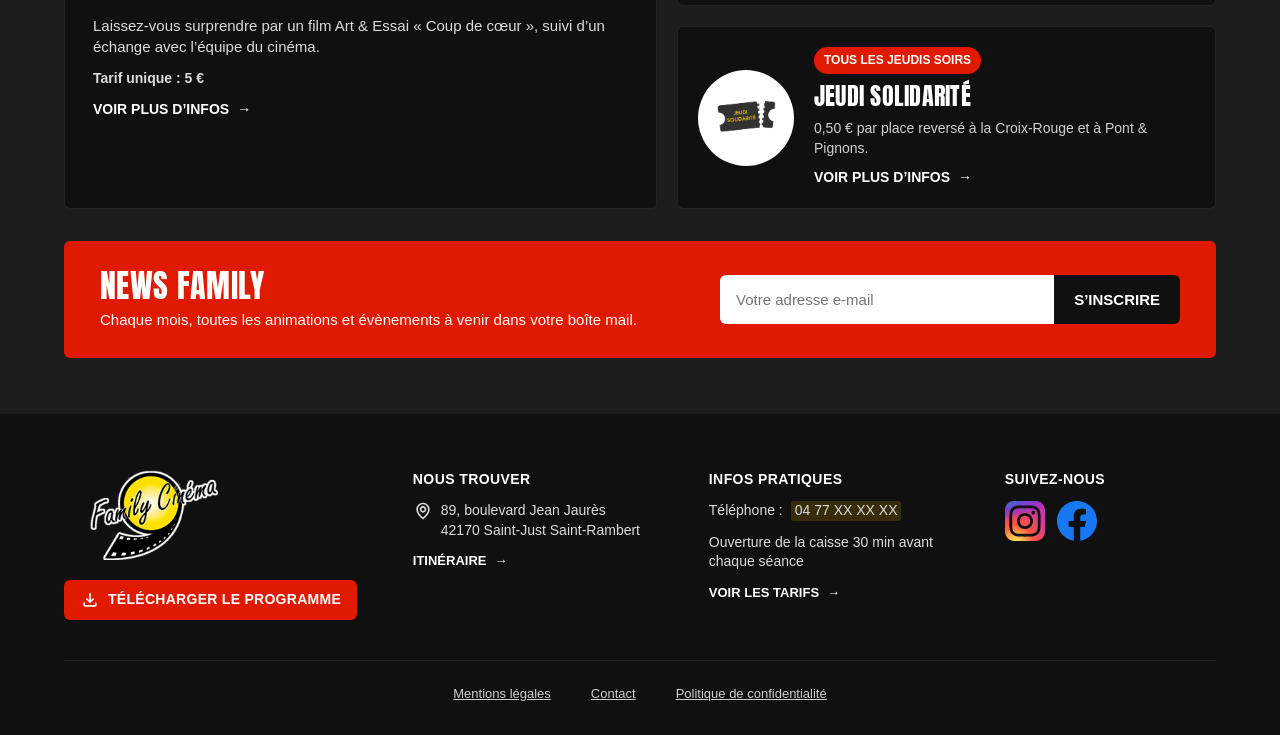
==== commit 067f3b38: "Améliorations UX/UI de la page d'accueil - Séances : horaires avec version (VF/VOST/3D), séances pas" ====
--- a/index.html
+++ b/index.html
@@ -4,40 +4,49 @@
   <meta charset="UTF-8">
   <meta name="viewport" content="width=device-width, initial-scale=1.0">
   <title>Family Cinéma</title>
+  <link rel="preconnect" href="https://fonts.googleapis.com">
+  <link rel="preconnect" href="https://fonts.gstatic.com" crossorigin>
+  <link rel="stylesheet" href="https://fonts.googleapis.com/css2?family=Anton&display=swap">
   <link rel="stylesheet" href="style.css">
 </head>
 <body>
 
+  <a href="#seances" class="skip-link">Aller aux séances</a>
+
   <!-- ============ BARRE DE NAVIGATION ============ -->
   <header class="nav">
     <div class="nav__inner">
-      <a href="#" class="nav__logo"><img src="images/logo.png" alt="Family Cinéma"></a>
+      <a href="#" class="nav__logo"><img src="images/logo.png" alt="Family Cinéma — accueil"></a>
 
       <button class="nav__burger" aria-label="Ouvrir le menu" aria-expanded="false">
         <span></span><span></span><span></span>
       </button>
 
       <div class="nav__content">
-        <label class="search">
-          <img class="icon" src="images/icons/loupe.svg" alt="">
-          <input type="search" placeholder="Recherche un film">
-        </label>
+        <div class="search-box">
+          <label class="search">
+            <img class="icon" src="images/icons/loupe.svg" alt="">
+            <input id="search" type="search" placeholder="Recherche un film" autocomplete="off"
+                   aria-label="Rechercher un film" aria-controls="search-results" aria-expanded="false">
+          </label>
+          <ul class="search__results" id="search-results" role="listbox" hidden></ul>
+        </div>
 
         <nav class="nav__menu">
-          <a href="#">Film <img class="chevron" src="images/icons/chevron.svg" alt=""></a>
-          <span class="nav__sep"></span>
-          <a href="#">Tarif <img class="chevron" src="images/icons/chevron.svg" alt=""></a>
-          <span class="nav__sep"></span>
-          <a href="#">Événement <img class="chevron" src="images/icons/chevron.svg" alt=""></a>
+          <a href="#affiche">Film <img class="chevron" src="images/icons/chevron.svg" alt=""></a>
+          <span class="nav__sep"></span>
+          <a href="#tarifs">Tarif <img class="chevron" src="images/icons/chevron.svg" alt=""></a>
+          <span class="nav__sep"></span>
+          <a href="#actus">Événement <img class="chevron" src="images/icons/chevron.svg" alt=""></a>
           <span class="nav__sep"></span>
           <a href="#">Prestation <img class="chevron" src="images/icons/chevron.svg" alt=""></a>
           <span class="nav__sep"></span>
           <a href="#">À propos <img class="chevron" src="images/icons/chevron.svg" alt=""></a>
           <span class="nav__sep"></span>
-          <a href="#">Contact <img class="chevron" src="images/icons/chevron.svg" alt=""></a>
+          <a href="#infos">Contact <img class="chevron" src="images/icons/chevron.svg" alt=""></a>
         </nav>
 
-        <a href="#" class="btn btn--red">Ma carte abonné</a>
+        <a href="#tarifs" class="btn btn--card">Ma carte abonné</a>
       </div>
     </div>
   </header>
@@ -45,16 +54,16 @@
   <main>
 
     <!-- ============ CARROUSEL DU HAUT ============ -->
-    <section class="hero">
+    <section class="hero" aria-roledescription="carrousel" aria-label="Films à la une">
       <div class="hero__track">
         <article class="hero__slide is-active">
           <img class="hero__bg" src="images/hero-amour-ouf.jpg" alt="">
           <div class="hero__text">
             <h1>L’amour ouf</h1>
-            <p>Les années 80, dans le nord de la France. Jackie et Clotaire grandissent entre les bancs du lycée et les docks du port. Elle étudie, il traîne. Et puis leurs destins se croisent et c'est l'amour fou. La vie s'efforcera de les séparer mais rien n'y fait, ces deux-là sont comme les deux ventricules du même cœur… <a href="#">voir plus d’infos</a></p>
+            <p>Les années 80, dans le nord de la France. Jackie et Clotaire grandissent entre les bancs du lycée et les docks du port. Elle étudie, il traîne. Et puis leurs destins se croisent et c'est l'amour fou. La vie s'efforcera de les séparer mais rien n'y fait, ces deux-là sont comme les deux ventricules du même cœur… <a href="#seance-amour-ouf" data-film="amour-ouf">voir plus d’infos</a></p>
             <div class="hero__buttons">
               <a href="#" class="btn btn--red">Bande annonce</a>
-              <a href="#" class="btn btn--light">Réserver ma place</a>
+              <a href="#seance-amour-ouf" class="btn btn--light" data-film="amour-ouf">Réserver ma place</a>
             </div>
           </div>
         </article>
@@ -63,10 +72,10 @@
           <img class="hero__bg" src="images/hero-gladiator-2.jpg" alt="">
           <div class="hero__text">
             <h1>Gladiator 2</h1>
-            <p>Des années après avoir assisté à la mort du héros vénéré Maximus aux mains de son oncle, Lucius est forcé d'entrer dans le Colisée lorsque son pays est conquis par les empereurs tyranniques qui gouvernent désormais… <a href="#">voir plus d’infos</a></p>
+            <p>Des années après avoir assisté à la mort du héros vénéré Maximus aux mains de son oncle, Lucius est forcé d'entrer dans le Colisée lorsque son pays est conquis par les empereurs tyranniques qui gouvernent désormais… <a href="#seance-gladiator-2" data-film="gladiator-2">voir plus d’infos</a></p>
             <div class="hero__buttons">
               <a href="#" class="btn btn--red">Bande annonce</a>
-              <a href="#" class="btn btn--light">Réserver ma place</a>
+              <a href="#seance-gladiator-2" class="btn btn--light" data-film="gladiator-2">Réserver ma place</a>
             </div>
           </div>
         </article>
@@ -75,77 +84,29 @@
           <img class="hero__bg" src="images/hero-wicked.jpg" alt="">
           <div class="hero__text">
             <h1>Wicked</h1>
-            <p>Elphaba, une jeune femme incomprise à cause de la couleur inhabituelle de sa peau verte, ne soupçonne même pas l'étendue de ses pouvoirs. À ses côtés, Glinda qui, aussi populaire que privilégiée, ne connaît pas encore la vraie nature de son cœur… <a href="#">voir plus d’infos</a></p>
+            <p>Elphaba, une jeune femme incomprise à cause de la couleur inhabituelle de sa peau verte, ne soupçonne même pas l'étendue de ses pouvoirs. À ses côtés, Glinda qui, aussi populaire que privilégiée, ne connaît pas encore la vraie nature de son cœur… <a href="#seance-wicked" data-film="wicked">voir plus d’infos</a></p>
             <div class="hero__buttons">
               <a href="#" class="btn btn--red">Bande annonce</a>
-              <a href="#" class="btn btn--light">Réserver ma place</a>
+              <a href="#seance-wicked" class="btn btn--light" data-film="wicked">Réserver ma place</a>
             </div>
           </div>
         </article>
       </div>
 
       <div class="hero__dots">
-        <button class="is-active" aria-label="Film 1"></button>
-        <button aria-label="Film 2"></button>
-        <button aria-label="Film 3"></button>
+        <button class="is-active" aria-label="Film 1 : L’amour ouf"></button>
+        <button aria-label="Film 2 : Gladiator 2"></button>
+        <button aria-label="Film 3 : Wicked"></button>
       </div>
     </section>
 
     <!-- ============ À L'AFFICHE ============ -->
-    <section class="affiche">
-      <h2 class="section-title">A l’affiche</h2>
+    <!-- Les cartes sont créées par script.js à partir de la liste FILMS -->
+    <section class="affiche" id="affiche">
+      <h2 class="section-title">À l’affiche</h2>
 
       <div class="affiche__wrapper">
-        <div class="affiche__list">
-          <a href="#" class="poster-card">
-            <div class="poster"><img src="images/affiche-conclave.jpg" alt="Affiche Conclave"></div>
-            <h3>Conclave</h3>
-            <p class="genres"><span>Thriller</span><span>Drame</span></p>
-            <p class="meta"><span>Tout public</span><span>2h00</span></p>
-          </a>
-          <a href="#" class="poster-card">
-            <div class="poster"><img src="images/affiche-gladiator-2.jpg" alt="Affiche Gladiator 2"></div>
-            <h3>Gladiator 2</h3>
-            <p class="genres"><span>Historique</span><span>Drame</span></p>
-            <p class="meta"><span class="warning">Interdit aux -12 ans</span><span>2h30</span></p>
-          </a>
-          <a href="#" class="poster-card">
-            <div class="poster"><img src="images/affiche-wicked.jpg" alt="Affiche Wicked"></div>
-            <h3>Wicked</h3>
-            <p class="genres"><span>Comédie musicale</span><span>Fantastique</span></p>
-            <p class="meta"><span>Tout public</span><span>2h40</span></p>
-          </a>
-          <a href="#" class="poster-card">
-            <div class="poster"><img src="images/affiche-amour-ouf.jpg" alt="Affiche L’amour ouf"></div>
-            <h3>L’amour ouf</h3>
-            <p class="genres"><span>Romance</span><span>Drame</span></p>
-            <p class="meta"><span>Tout public</span><span>2h42</span></p>
-          </a>
-          <a href="#" class="poster-card">
-            <div class="poster"><img src="images/affiche-vaiana-2.jpg" alt="Affiche Vaiana 2"></div>
-            <h3>Vaiana 2</h3>
-            <p class="genres"><span>Animation</span><span>Aventure</span><span>Comédie</span></p>
-            <p class="meta"><span>Tout public</span><span>1h40</span></p>
-          </a>
-          <a href="#" class="poster-card">
-            <div class="poster"><img src="images/affiche-femmes-au-balcon.jpg" alt="Affiche Les femmes au balcon"></div>
-            <h3>Les femmes au balcon</h3>
-            <p class="genres"><span>Comédie</span><span>Drame</span></p>
-            <p class="meta"><span class="warning">Interdit aux -12 ans</span><span>1h50</span></p>
-          </a>
-          <a href="#" class="poster-card">
-            <div class="poster"><img src="images/affiche-plus-precieuse.jpg" alt="Affiche La plus précieuse des marchandises"></div>
-            <h3>La plus précieuse des marchandises</h3>
-            <p class="genres"><span>Historique</span><span>Drame</span></p>
-            <p class="meta"><span>Tout public</span><span>2h30</span></p>
-          </a>
-          <a href="#" class="poster-card">
-            <div class="poster"><img src="images/affiche-en-fanfare.jpg" alt="Affiche En fanfare"></div>
-            <h3>En fanfare</h3>
-            <p class="genres"><span>Comédie</span><span>Musique</span></p>
-            <p class="meta"><span>Tout public</span><span>1h43</span></p>
-          </a>
-        </div>
+        <div class="affiche__list"></div>
 
         <button class="affiche__prev" aria-label="Films précédents">
           <img class="arrow arrow--prev" src="images/icons/fleche-slider.svg" alt="">
@@ -157,177 +118,76 @@
     </section>
 
     <!-- ============ NOS SÉANCES ============ -->
-    <section class="seances">
+    <section class="seances" id="seances">
       <h2 class="section-title">Nos séances</h2>
 
-      <div class="days">
-        <div class="days__list">
-          <button class="day is-active"><span>Mar.</span><strong>10</strong><span>Déc.</span></button>
-          <button class="day"><span>Mer.</span><strong>11</strong><span>Déc.</span></button>
-          <button class="day"><span>Jeu.</span><strong>12</strong><span>Déc.</span></button>
-          <button class="day"><span>Ven.</span><strong>13</strong><span>Déc.</span></button>
-          <button class="day"><span>Sam.</span><strong>14</strong><span>Déc.</span></button>
-          <button class="day"><span>Dim.</span><strong>15</strong><span>Déc.</span></button>
-          <button class="day"><span>Lun.</span><strong>16</strong><span>Déc.</span></button>
-        </div>
-        <button class="day day--calendar">
-          <img class="icon" src="images/icons/calendrier.svg" alt="">
-          <span>Calendrier</span>
-        </button>
-      </div>
-
-      <div class="films" data-state="close">
-        <article class="film">
-          <div class="poster"><img src="images/affiche-conclave.jpg" alt="Affiche Conclave"></div>
-          <div class="film__body">
-            <div>
-              <h3>Conclave</h3>
-              <p class="genres"><span>Thriller</span><span>Drame</span></p>
-              <p class="meta"><span>Tout public</span><span>2h00</span></p>
-              <p class="film__desc">Le Cardinal Lawrence est chargé de gérer ce processus confidentiel après la mort inattendue du Pape bien-aimé. Lorsque tous les dirigeants les plus puissants de l’Église Catholique sont réunis et enfermés dans le Vatican, Lawrence se retrouve au centre d’une conspiration et découvre un secret qui pourrait changer à jamais l’institution religieuse.</p>
-              <a href="#" class="link">Voir plus d’infos</a>
-            </div>
-            <div class="hours">
-              <a href="#" class="hour"><span>16:30</span><span>VF</span></a>
-              <a href="#" class="hour"><span>20:00</span><span>VF</span></a>
-              <a href="#" class="hour"><span>21:30</span><span>VF</span></a>
-            </div>
-          </div>
-        </article>
-
-        <article class="film">
-          <div class="poster"><img src="images/affiche-wicked.jpg" alt="Affiche Wicked"></div>
-          <div class="film__body">
-            <div>
-              <h3>Wicked</h3>
-              <p class="genres"><span>Comédie musicale</span><span>Fantastique</span></p>
-              <p class="meta"><span>Tout public</span><span>2h40</span></p>
-              <p class="film__desc">Elphaba, une jeune femme incomprise à cause de la couleur inhabituelle de sa peau verte ne soupçonne même pas l'étendue de ses pouvoirs. À ses côtés, Glinda qui, aussi populaire que privilégiée, ne connaît pas encore la vraie nature de son cœur.</p>
-              <a href="#" class="link">Voir plus d’infos</a>
-            </div>
-            <div class="hours">
-              <a href="#" class="hour"><span>16:30</span><span>VF</span></a>
-              <a href="#" class="hour"><span>20:00</span><span>VF</span></a>
-              <a href="#" class="hour"><span>21:30</span><span>VF</span></a>
-            </div>
-          </div>
-        </article>
-
-        <article class="film">
-          <div class="poster"><img src="images/affiche-femmes-au-balcon.jpg" alt="Affiche Les femmes au balcon"></div>
-          <div class="film__body">
-            <div>
-              <h3>Les femmes au balcon</h3>
-              <p class="genres"><span>Comédie</span><span>Drame</span></p>
-              <p class="meta"><span class="warning">Interdit aux -12 ans</span><span>1h50</span></p>
-              <p class="film__desc">Trois femmes, dans un appartement à Marseille en pleine canicule. En face, leur mystérieux voisin, objet de tous les fantasmes. Elles se retrouvent coincées dans une affaire terrifiante et délirante avec comme seule quête, leur liberté.</p>
-              <a href="#" class="link">Voir plus d’infos</a>
-            </div>
-            <div class="hours">
-              <a href="#" class="hour"><span>16:30</span><span>VF</span></a>
-              <a href="#" class="hour"><span>20:00</span><span>VF</span></a>
-              <a href="#" class="hour"><span>21:30</span><span>VF</span></a>
-            </div>
-          </div>
-        </article>
-
-        <article class="film">
-          <div class="poster"><img src="images/affiche-gladiator-2.jpg" alt="Affiche Gladiator 2"></div>
-          <div class="film__body">
-            <div>
-              <h3>Gladiator II</h3>
-              <p class="genres"><span>Historique</span><span>Drame</span></p>
-              <p class="meta"><span class="warning">Interdit aux -12 ans</span><span>2h30</span></p>
-              <p class="film__desc">Des années après avoir assisté à la mort du héros vénéré Maximus aux mains de son oncle, Lucius est forcé d'entrer dans le Colisée lorsque son pays est conquis par les empereurs tyranniques qui gouvernent désormais Rome d'une main de fer. La rage au cœur et l'avenir de l'Empire en jeu, Lucius doit se tourner vers son passé pour trouver la force et l'honneur de rendre la gloire de Rome à son peuple.</p>
-              <a href="#" class="link">Voir plus d’infos</a>
-            </div>
-            <div class="hours">
-              <a href="#" class="hour"><span>16:30</span><span>VF</span></a>
-              <a href="#" class="hour"><span>20:00</span><span>VF</span></a>
-              <a href="#" class="hour"><span>21:30</span><span>VF</span></a>
-            </div>
-          </div>
-        </article>
-
-        <!-- Films cachés tant qu'on n'a pas cliqué sur "Voir plus de film" -->
-        <article class="film film--extra">
-          <div class="poster"><img src="images/affiche-plus-precieuse.jpg" alt="Affiche La plus précieuse des marchandises"></div>
-          <div class="film__body">
-            <div>
-              <h3>La plus précieuse des marchandises</h3>
-              <p class="genres"><span>Historique</span><span>Drame</span></p>
-              <p class="meta"><span>Tout public</span><span>2h30</span></p>
-              <p class="film__desc">Il était une fois, dans un grand bois, un pauvre bûcheron et une pauvre bûcheronne. Le froid, la faim, la misère, et partout autour d’eux la guerre, leur rendaient la vie bien difficile. Un jour, la pauvre bûcheronne recueille un bébé. Un bébé jeté d’un des nombreux trains qui traversent sans cesse leur bois. Protégée quoi qu’il en coûte, cette petite marchandise va bouleverser la vie de cette femme, de son mari, et de tous ceux qui vont croiser son destin, jusqu’à l’homme qui l’a jetée du train.</p>
-              <a href="#" class="link">Voir plus d’infos</a>
-            </div>
-            <div class="hours">
-              <a href="#" class="hour"><span>16:30</span><span>VF</span></a>
-              <a href="#" class="hour"><span>20:00</span><span>VF</span></a>
-              <a href="#" class="hour"><span>21:30</span><span>VF</span></a>
-            </div>
-          </div>
-        </article>
-
-        <article class="film film--extra">
-          <div class="poster"><img src="images/affiche-vaiana-2.jpg" alt="Affiche Vaiana 2"></div>
-          <div class="film__body">
-            <div>
-              <h3>Vaiana 2</h3>
-              <p class="genres"><span>Animation</span><span>Aventure</span><span>Comédie</span></p>
-              <p class="meta"><span>Tout public</span><span>1h40</span></p>
-              <p class="film__desc">Après avoir reçu une invitation inattendue de ses ancêtres, Vaiana entreprend un périple qui la conduira jusqu’aux eaux dangereuses situées aux confins des mers des îles du Pacifique. Elle y vivra des péripéties comme jamais vécues auparavant.</p>
-              <a href="#" class="link">Voir plus d’infos</a>
-            </div>
-            <div class="hours">
-              <a href="#" class="hour"><span>16:30</span><span>VF</span></a>
-              <a href="#" class="hour"><span>20:00</span><span>VF</span></a>
-              <a href="#" class="hour"><span>21:30</span><span>VF</span></a>
-            </div>
-          </div>
-        </article>
-
-        <article class="film film--extra">
-          <div class="poster"><img src="images/affiche-amour-ouf.jpg" alt="Affiche L’amour ouf"></div>
-          <div class="film__body">
-            <div>
-              <h3>L’amour ouf</h3>
-              <p class="genres"><span>Romance</span><span>Drame</span></p>
-              <p class="meta"><span>Tout public</span><span>2h42</span></p>
-              <p class="film__desc">Les années 80, dans le nord de la France. Jackie et Clotaire grandissent entre les bancs du lycée et les docks du port. Elle étudie, il traîne. Et puis leurs destins se croisent et c'est l'amour fou. La vie s'efforcera de les séparer mais rien n'y fait, ces deux-là sont comme les deux ventricules du même cœur.</p>
-              <a href="#" class="link">Voir plus d’infos</a>
-            </div>
-            <div class="hours">
-              <a href="#" class="hour"><span>16:30</span><span>VF</span></a>
-              <a href="#" class="hour"><span>20:00</span><span>VF</span></a>
-              <a href="#" class="hour"><span>21:30</span><span>VF</span></a>
-            </div>
-          </div>
-        </article>
-
-        <article class="film film--extra">
-          <div class="poster"><img src="images/affiche-en-fanfare.jpg" alt="Affiche En fanfare"></div>
-          <div class="film__body">
-            <div>
-              <h3>En fanfare</h3>
-              <p class="genres"><span>Comédie</span><span>Musique</span></p>
-              <p class="meta"><span>Tout public</span><span>1h43</span></p>
-              <p class="film__desc">Thibaut est un chef d'orchestre de renommée internationale. Lorsqu'il apprend qu'il a été adopté, il découvre l'existence d'un frère, Jimmy, employé de cantine scolaire dans le nord de la France, qui joue du trombone dans une fanfare.</p>
-              <a href="#" class="link">Voir plus d’infos</a>
-            </div>
-            <div class="hours">
-              <a href="#" class="hour"><span>16:30</span><span>VF</span></a>
-              <a href="#" class="hour"><span>20:00</span><span>VF</span></a>
-              <a href="#" class="hour"><span>21:30</span><span>VF</span></a>
-            </div>
-          </div>
-        </article>
-
-        <button class="btn btn--red films__toggle">Voir plus de film (4)</button>
-      </div>
+      <!-- Barre qui reste collée en haut pendant qu'on fait défiler les films -->
+      <div class="toolbar">
+        <div class="days">
+          <div class="days__list" role="tablist" aria-label="Choisir un jour"></div>
+          <label class="day day--calendar">
+            <img class="icon" src="images/icons/calendrier.svg" alt="">
+            <span>Calendrier</span>
+            <input type="date" id="date-picker" aria-label="Choisir une date dans le calendrier">
+          </label>
+        </div>
+
+        <div class="filters" role="group" aria-label="Filtrer les films">
+          <span class="filters__label">Pour qui ?</span>
+          <button class="chip chip--filter is-active" data-filter="tous">Tous</button>
+          <button class="chip chip--filter" data-filter="famille">Tout public</button>
+          <button class="chip chip--filter" data-filter="enfants">Enfants</button>
+          <button class="chip chip--filter" data-filter="ados">Ados &amp; adultes</button>
+          <button class="chip chip--filter" data-filter="soir">Ce soir</button>
+        </div>
+      </div>
+
+      <div class="films" aria-live="polite"></div>
+
+      <p class="legend">
+        <span><i class="dot dot--few"></i>Plus que quelques places</span>
+        <span><i class="dot dot--full"></i>Complet</span>
+        <span><i class="dot dot--past"></i>Séance passée</span>
+      </p>
+    </section>
+
+    <!-- ============ TARIFS ============ -->
+    <section class="tarifs" id="tarifs">
+      <div class="tarifs__intro">
+        <h2 class="section-title">Nos tarifs</h2>
+        <p>Des prix pensés pour venir en famille.</p>
+      </div>
+
+      <!-- Tarifs d'exemple : à remplacer par les vrais tarifs du cinéma -->
+      <div class="tarifs__grid">
+        <article class="price">
+          <h3>Plein tarif</h3>
+          <p class="price__value">8,50 €</p>
+          <p>Toutes les séances.</p>
+        </article>
+        <article class="price">
+          <h3>Tarif réduit</h3>
+          <p class="price__value">7,00 €</p>
+          <p>Étudiants, demandeurs d’emploi, plus de 65 ans.</p>
+        </article>
+        <article class="price">
+          <h3>Moins de 14 ans</h3>
+          <p class="price__value">5,00 €</p>
+          <p>Sur présentation d’un justificatif.</p>
+        </article>
+        <article class="price price--highlight">
+          <span class="badge badge--accent">Le plus avantageux</span>
+          <h3>Carte abonné</h3>
+          <p class="price__value">6,00 € <small>la place</small></p>
+          <p>Carte de 10 places, valable 1 an, utilisable à plusieurs.</p>
+          <a href="#" class="arrow-link">Obtenir ma carte</a>
+        </article>
+      </div>
+      <p class="tarifs__note">Tarifs donnés à titre d’exemple.</p>
     </section>
 
     <!-- ============ LES ACTUALITÉS ============ -->
-    <section class="actus">
+    <section class="actus" id="actus">
       <div class="actus__intro">
         <h2 class="section-title">Les actualités du Family Cinéma</h2>
         <p>Nos rendez-vous réguliers, pour tous les âges.</p>
@@ -384,7 +244,7 @@
           <p>Chaque mois, toutes les animations et évènements à venir dans votre boîte mail.</p>
         </div>
         <form class="newsletter__form">
-          <input type="email" placeholder="Votre adresse e-mail" aria-label="Votre adresse e-mail" required>
+          <input type="email" id="newsletter-email" placeholder="Votre adresse e-mail" aria-label="Votre adresse e-mail" required>
           <button type="submit">S’inscrire</button>
         </form>
       </div>
@@ -392,48 +252,51 @@
   </main>
 
   <!-- ============ PIED DE PAGE ============ -->
-  <footer class="footer">
-    <div class="footer__top">
-      <div class="footer__left">
-        <div>
-          <p class="footer__title">Pour recevoir les dernières actualités</p>
-          <label class="search">
-            <img class="icon" src="images/icons/mail-blanc.svg" alt="">
-            <input type="email" placeholder="Inscrivez-vous à la Newsletter">
-          </label>
-        </div>
-        <div>
-          <p class="footer__title">Suivez-nous :</p>
-          <div class="socials">
-            <a href="#" class="social" aria-label="Instagram">
-              <img src="images/icons/instagram.svg" alt="">
-            </a>
-            <a href="#" class="social" aria-label="Facebook">
-              <img src="images/icons/facebook.svg" alt="">
-            </a>
-          </div>
-        </div>
-      </div>
-
-      <a href="#" class="btn btn--red btn--icon">
-        <img class="icon" src="images/icons/telecharger.svg" alt="">
-        Télécharger le programme
-      </a>
-
-      <img class="footer__logo" src="images/logo.png" alt="Family Cinéma">
+  <footer class="footer" id="infos">
+    <div class="footer__grid">
+      <div class="footer__col footer__brand">
+        <img class="footer__logo" src="images/logo.png" alt="Family Cinéma">
+        <a href="#" class="btn btn--red btn--icon">
+          <img class="icon" src="images/icons/telecharger.svg" alt="">
+          Télécharger le programme
+        </a>
+      </div>
+
+      <div class="footer__col">
+        <p class="footer__title">Nous trouver</p>
+        <p class="footer__line">
+          <img class="icon" src="images/icons/localisation.svg" alt="">
+          <span>89, boulevard Jean Jaurès<br>42170 Saint-Just Saint-Rambert</span>
+        </p>
+        <a class="arrow-link" href="https://www.google.com/maps/search/?api=1&amp;query=Family+Cin%C3%A9ma+89+boulevard+Jean+Jaur%C3%A8s+42170+Saint-Just+Saint-Rambert" target="_blank" rel="noopener">Itinéraire</a>
+      </div>
+
+      <!-- Infos d'exemple : à compléter avec les vraies informations -->
+      <div class="footer__col">
+        <p class="footer__title">Infos pratiques</p>
+        <p class="footer__line">Téléphone : <span class="todo">04 77 XX XX XX</span></p>
+        <p class="footer__line">Ouverture de la caisse 30 min avant chaque séance</p>
+        <a class="arrow-link" href="#tarifs">Voir les tarifs</a>
+      </div>
+
+      <div class="footer__col">
+        <p class="footer__title">Suivez-nous</p>
+        <div class="socials">
+          <a href="#" class="social" aria-label="Instagram">
+            <img src="images/icons/instagram.svg" alt="">
+          </a>
+          <a href="#" class="social" aria-label="Facebook">
+            <img src="images/icons/facebook.svg" alt="">
+          </a>
+        </div>
+      </div>
     </div>
 
-    <div class="footer__bottom">
-      <p class="footer__address">
-        <img class="icon" src="images/icons/localisation.svg" alt="">
-        Family Cinéma : 89, boulevard Jean Jaurès 42170 Saint-Just Saint-Rambert
-      </p>
-      <nav class="footer__links">
-        <a href="#">mention légale</a>
-        <a href="#">contact</a>
-        <a href="#">politique de confidentialité</a>
-      </nav>
-    </div>
+    <nav class="footer__links">
+      <a href="#">Mentions légales</a>
+      <a href="#infos">Contact</a>
+      <a href="#">Politique de confidentialité</a>
+    </nav>
   </footer>
 
   <script src="script.js"></script>
--- a/style.css
+++ b/style.css
@@ -5,19 +5,32 @@
 
 :root {
   --red: #e01901;
+  --red-dark: #b81400;
   --yellow: #feba01;
   --black: #101010;
   --grey-black: #1d1d1d;
+  --grey: #6b6b6b;
   --blanc-2: #f7f7f7;
   --white: #ffffff;
   --placeholder: #2b2b2b;
+  --focus: #3d8bfd;
+
+  /* Couleur d'accent de la marque (bouton carte abonné, étiquettes des actualités…) */
+  --accent: var(--red);
+  --accent-hover: var(--red-dark);
+  --on-accent: var(--white);
 
   /* marge gauche/droite : au moins 64px, et le contenu ne dépasse pas 1200px de large */
   --gutter: max(64px, calc((100vw - 1200px) / 2));
-  --radius: 4px;
-  --shadow: 0 4px 2px rgba(0, 0, 0, 0.25);
+  --nav-h: 48px;
+
+  /* Une seule règle d'arrondi : 6px pour les blocs, "pilule" pour les étiquettes */
+  --radius: 6px;
+  --pill: 999px;
+  --shadow: 0 2px 6px rgba(0, 0, 0, 0.15);
 
   --font: "Helvetica Neue", Helvetica, Arial, sans-serif;
+  --font-display: "Anton", "Arial Narrow", Impact, sans-serif;
 }
 
 * { box-sizing: border-box; margin: 0; padding: 0; }
@@ -27,7 +40,7 @@
 body {
   font-family: var(--font);
   font-size: 15px;
-  line-height: 1.35;
+  line-height: 1.4;
   color: var(--white);
   background: var(--black);
 }
@@ -35,16 +48,44 @@
 img { display: block; max-width: 100%; }
 a { color: inherit; }
 button { font: inherit; color: inherit; background: none; border: 0; cursor: pointer; }
+[hidden] { display: none !important; }
+
+/* Accessibilité : contour bien visible quand on navigue au clavier */
+:focus-visible { outline: 3px solid var(--focus); outline-offset: 2px; border-radius: 2px; }
+
+.skip-link {
+  position: absolute;
+  left: 16px;
+  top: -60px;
+  z-index: 200;
+  padding: 10px 16px;
+  border-radius: var(--radius);
+  background: var(--white);
+  color: var(--black);
+  font-weight: 700;
+}
+.skip-link:focus { top: 12px; }
 
 /* Icônes (fichiers SVG exportés de Figma dans images/icons) */
 .icon { width: 20px; height: 20px; flex-shrink: 0; }
 .chevron { width: 12px; height: 12px; flex-shrink: 0; }
 
-/* ---------- Titres de section ---------- */
+/* ---------- Titres ---------- */
+.section-title,
+.hero__text h1,
+.feature h3,
+.event h3,
+.newsletter h3,
+.price__value {
+  font-family: var(--font-display);
+  font-weight: 400;
+  letter-spacing: .01em;
+  text-transform: uppercase;
+  line-height: 1.05;
+  text-wrap: balance;
+}
 .section-title {
-  font-size: 28px;
-  font-weight: 700;
-  text-transform: uppercase;
+  font-size: 34px;
   padding: 0 var(--gutter);
 }
 
@@ -62,17 +103,88 @@
   text-transform: uppercase;
   text-decoration: none;
   white-space: nowrap;
-  transition: background-color .2s, transform .2s;
+  transition: background-color .2s, color .2s;
 }
 .btn--red { background: var(--red); color: var(--white); }
-.btn--red:hover { background: #b81400; }
+.btn--red:hover { background: var(--red-dark); }
 /* bouton secondaire : fond blanc plein pour rester lisible sur les photos */
 .btn--light { background: var(--blanc-2); color: var(--black); }
 .btn--light:hover { background: var(--white); color: var(--red); }
+.btn--card { background: var(--accent); color: var(--on-accent); }
+.btn--card:hover { background: var(--accent-hover); }
 
 .link { font-weight: 700; text-decoration: underline; }
 
-/* ---------- Champ recherche / newsletter ---------- */
+.arrow-link {
+  display: inline-flex;
+  align-items: center;
+  gap: 8px;
+  font-size: 14px;
+  font-weight: 700;
+  text-transform: uppercase;
+  text-decoration: none;
+}
+.arrow-link::after { content: "→"; transition: transform .2s; }
+.arrow-link:hover::after { transform: translateX(4px); }
+
+/* ---------- Étiquettes ---------- */
+.badge {
+  display: inline-flex;
+  align-items: center;
+  gap: 6px;
+  padding: 5px 10px;
+  border-radius: var(--pill);
+  background: var(--accent);
+  color: var(--on-accent);
+  font-size: 12px;
+  font-weight: 700;
+  text-transform: uppercase;
+  white-space: nowrap;
+}
+
+/* Âge : pastille "Tout public" discrète, pastille jaune "-12 ans" */
+.age {
+  display: inline-block;
+  padding: 2px 8px;
+  border: 1px solid currentColor;
+  border-radius: var(--pill);
+  font-size: 11px;
+  font-weight: 700;
+  opacity: .8;
+}
+.age--12 {
+  border-color: var(--yellow);
+  background: var(--yellow);
+  color: var(--black);
+  opacity: 1;
+}
+
+/* Version VF / VOST / 3D */
+.version {
+  padding: 2px 6px;
+  border-radius: var(--pill);
+  background: var(--black);
+  color: var(--white);
+  font-size: 10px;
+  font-weight: 700;
+  letter-spacing: .04em;
+}
+
+/* Puces de filtre */
+.chip {
+  padding: 7px 14px;
+  border: 1px solid #cfcfcf;
+  border-radius: var(--pill);
+  background: var(--white);
+  color: var(--grey-black);
+  font-size: 13px;
+  font-weight: 700;
+  transition: background-color .2s, color .2s, border-color .2s;
+}
+.chip:hover { border-color: var(--black); }
+.chip.is-active { background: var(--black); border-color: var(--black); color: var(--white); }
+
+/* ---------- Champ recherche ---------- */
 .search {
   display: flex;
   align-items: center;
@@ -90,8 +202,39 @@
   border: 0;
   outline: none;
 }
-.search input::placeholder { color: inherit; opacity: 1; }
-.search--dark { color: var(--grey-black); }
+.search input::placeholder { color: inherit; opacity: .9; }
+.search:focus-within { border-bottom-color: var(--focus); }
+
+.search-box { position: relative; }
+.search__results {
+  position: absolute;
+  top: calc(100% + 8px);
+  left: 0;
+  width: 320px;
+  max-width: calc(100vw - 32px);
+  max-height: 360px;
+  overflow-y: auto;
+  padding: 6px;
+  border-radius: var(--radius);
+  background: var(--white);
+  color: var(--black);
+  box-shadow: 0 12px 32px rgba(0, 0, 0, .35);
+  list-style: none;
+}
+.search__results a {
+  display: flex;
+  align-items: center;
+  gap: 12px;
+  padding: 6px;
+  border-radius: var(--radius);
+  text-decoration: none;
+}
+.search__results a:hover,
+.search__results a:focus { background: var(--blanc-2); outline: none; }
+.search__results img { width: 36px; height: 48px; object-fit: cover; border-radius: 3px; }
+.search__results strong { display: block; font-size: 14px; }
+.search__results small { color: var(--grey); font-size: 12px; }
+.search__empty { padding: 12px; color: var(--grey); font-size: 14px; }
 
 /* =========================================================
    NAVIGATION
@@ -106,13 +249,13 @@
   -webkit-backdrop-filter: blur(4.85px);
   transition: background-color .3s;
 }
-.nav.is-scrolled { background: rgba(16, 16, 16, .85); }
+.nav.is-scrolled { background: rgba(16, 16, 16, .92); }
 
 .nav__inner {
   display: flex;
   align-items: center;
   justify-content: space-between;
-
+  height: 40px;
 }
 .nav__logo img { width: 80px; height: 40px; object-fit: contain; }
 
@@ -122,7 +265,7 @@
   gap: 24px;
   flex: 0 1 1177px;
 }
-.nav__content .search { width: 190px; flex-shrink: 0; font-size: 14px; }
+.nav__content .search-box { width: 190px; flex-shrink: 0; font-size: 14px; }
 
 .nav__menu {
   display: flex;
@@ -142,8 +285,9 @@
   text-decoration: none;
   color: var(--blanc-2);
   white-space: nowrap;
-}
-.nav__menu a:hover { color: var(--red); }
+  transition: color .2s;
+}
+.nav__menu a:hover { color: var(--accent); }
 .nav__sep { width: 1px; height: 16px; background: rgba(247, 247, 247, .5); }
 
 .nav__burger { display: none; }
@@ -153,10 +297,11 @@
    ========================================================= */
 .hero {
   position: relative;
-  height: min(640px, 80vh);
+  height: min(680px, 85vh, 56.25vw); /* 56.25vw = format 16/9 des images */
   min-height: 480px;
   overflow: hidden;
   background: var(--placeholder);
+  touch-action: pan-y;
 }
 .hero__track {
   display: flex;
@@ -170,6 +315,7 @@
   flex-direction: column;
   justify-content: flex-end;
   padding: var(--gutter);
+  padding-bottom: 56px;
 }
 .hero__bg {
   position: absolute;
@@ -177,13 +323,14 @@
   width: 100%;
   height: 100%;
   object-fit: cover;
+  object-position: center top; /* on garde le haut de l'image (les visages) */
 }
 /* léger dégradé sombre en bas pour que le texte et les boutons restent lisibles */
 .hero__slide::after {
   content: "";
   position: absolute;
   inset: 0;
-  background: linear-gradient(to top, rgba(16, 16, 16, .75) 0%, rgba(16, 16, 16, .25) 40%, rgba(16, 16, 16, 0) 65%);
+  background: linear-gradient(to top, rgba(16, 16, 16, .8) 0%, rgba(16, 16, 16, .3) 40%, rgba(16, 16, 16, 0) 65%);
 }
 .hero__text {
   position: relative;
@@ -195,23 +342,18 @@
   max-width: 560px;
   color: var(--blanc-2);
 }
-.hero__text h1 {
-  font-size: 56px;
-  line-height: 1;
-  font-weight: 700;
-  text-transform: uppercase;
-}
+.hero__text h1 { font-size: 72px; }
 .hero__buttons { display: flex; gap: 12px; flex-wrap: wrap; margin-top: 4px; }
 
 .hero__dots {
   position: absolute;
   right: var(--gutter);
-  bottom: 52px;
+  bottom: 56px;
   display: flex;
   gap: 12px;
   padding: 8px 12px;
-  border-radius: 20px;
-  background: rgba(0, 0, 0, .3);
+  border-radius: var(--pill);
+  background: rgba(0, 0, 0, .35);
 }
 .hero__dots button {
   width: 12px; height: 12px;
@@ -224,7 +366,7 @@
    À L'AFFICHE
    ========================================================= */
 .affiche {
-  padding-top: 40px;
+  padding-top: 48px;
   background: var(--black);
 }
 .affiche__wrapper { position: relative; }
@@ -244,8 +386,8 @@
   content: "";
   position: absolute;
   top: 0; right: 0; bottom: 0;
-  width: 264px;
-  background: linear-gradient(to right, rgba(0, 0, 0, 0), rgba(0, 0, 0, .7) 97.5%);
+  width: 200px;
+  background: linear-gradient(to right, rgba(16, 16, 16, 0), rgba(16, 16, 16, .8) 97.5%);
   pointer-events: none;
 }
 
@@ -258,7 +400,7 @@
   align-items: center;
   height: 48px;
   padding: 8px;
-  border-radius: 16px;
+  border-radius: var(--radius);
   background: var(--blanc-2);
   color: var(--black);
   box-shadow: var(--shadow);
@@ -280,6 +422,7 @@
   text-decoration: none;
 }
 .poster {
+  position: relative;
   height: 246px;
   border-radius: var(--radius);
   overflow: hidden;
@@ -291,7 +434,39 @@
   object-fit: cover;
   transition: transform .3s;
 }
-.poster-card:hover .poster img { transform: scale(1.04); }
+
+/* Au survol : l'affiche s'assombrit et un bouton « Voir les séances » apparaît */
+.poster::after {
+  content: "";
+  position: absolute;
+  inset: 0;
+  background: rgba(16, 16, 16, .55);
+  opacity: 0;
+  transition: opacity .25s;
+}
+.poster__cta {
+  position: absolute;
+  left: 50%;
+  bottom: 16px;
+  z-index: 1;
+  padding: 8px 12px;
+  border-radius: var(--radius);
+  background: var(--red);
+  color: var(--white);
+  font-size: 12px;
+  font-weight: 700;
+  text-transform: uppercase;
+  white-space: nowrap;
+  opacity: 0;
+  transform: translate(-50%, 8px);
+  transition: opacity .25s, transform .25s;
+}
+.poster-card:hover .poster img,
+.poster-card:focus-visible .poster img { transform: scale(1.05); }
+.poster-card:hover .poster::after,
+.poster-card:focus-visible .poster::after { opacity: 1; }
+.poster-card:hover .poster__cta,
+.poster-card:focus-visible .poster__cta { opacity: 1; transform: translate(-50%, 0); }
 
 .poster-card h3,
 .film h3 {
@@ -306,27 +481,30 @@
   display: flex;
   flex-wrap: wrap;
   align-items: center;
-  padding: 4px;
+  padding: 0 4px 4px;
   font-size: 12px;
 }
 .genres span + span::before {
   content: "";
   display: inline-block;
   width: 1px;
-  height: 15px;
+  height: 12px;
   margin: 0 8px;
   vertical-align: middle;
   background: currentColor;
-}
-.meta {
-  display: flex;
-  justify-content: space-between;
-  font-size: 12px;
-}
-.meta span { padding: 4px; }
-.warning { color: var(--yellow); }
+  opacity: .6;
+}
 /* dans les cartes d'affiches, les genres restent sur une ligne */
 .poster-card .genres { flex-wrap: nowrap; white-space: nowrap; overflow: hidden; }
+
+.meta {
+  display: flex;
+  align-items: center;
+  justify-content: space-between;
+  gap: 12px;
+  padding: 2px 4px;
+  font-size: 12px;
+}
 
 /* =========================================================
    NOS SÉANCES
@@ -336,19 +514,31 @@
   background: var(--blanc-2);
   color: var(--black);
 }
-.seances .section-title { color: var(--black); }
+
+/* Barre jours + filtres, collée sous le menu pendant le défilement */
+.toolbar {
+  position: sticky;
+  top: var(--nav-h);
+  z-index: 10;
+  display: flex;
+  flex-direction: column;
+  align-items: center;
+  gap: 12px;
+  padding: 16px var(--gutter) 14px;
+  background: var(--blanc-2);
+  border-bottom: 1px solid #e3e3e3;
+}
 
 .days {
   display: flex;
-  justify-content: center;
-  align-items: center;
-  gap: 20px;
-  padding: 12px var(--gutter);
+  align-items: center;
+  gap: 16px;
+  max-width: 100%;
 }
 .days__list {
   display: flex;
-  gap: 14px;
-  padding: 8px 4px;
+  gap: 12px;
+  padding: 6px 4px;
   overflow-x: auto;
   scrollbar-width: none;
 }
@@ -356,24 +546,23 @@
 
 .day {
   position: relative;
-  flex: 0 0 84px;
-  height: 72px;
-  font-size: 13px;
-  display: flex;
-  flex-direction: column;
-  align-items: center;
-  justify-content: flex-end;
-  padding-bottom: 4px;
-  border-radius: var(--radius);
-  background: var(--blanc-2);
+  flex: 0 0 80px;
+  height: 68px;
+  display: flex;
+  flex-direction: column;
+  align-items: center;
+  justify-content: center;
+  border-radius: var(--radius);
+  background: var(--white);
   color: var(--grey-black);
+  box-shadow: var(--shadow);
+  font-size: 12px;
   font-weight: 700;
   text-transform: uppercase;
-  filter: drop-shadow(0 4px 2px rgba(0, 0, 0, .25));
-  opacity: .8;
+  opacity: .75;
   transition: opacity .2s;
 }
-.day strong { font-size: 20px; }
+.day strong { font-size: 20px; line-height: 1.1; }
 .day::before {             /* barre rouge du jour sélectionné */
   content: "";
   position: absolute;
@@ -383,144 +572,174 @@
   background: var(--red);
   opacity: 0;
 }
-.day:hover { opacity: 1; }
+.day:hover,
 .day.is-active { opacity: 1; }
 .day.is-active::before { opacity: 1; }
 
 .day--calendar {
-  justify-content: center;
-  gap: 8px;
-  padding: 0;
+  gap: 6px;
   font-size: 11px;
   opacity: 1;
-}
+  cursor: pointer;
+}
+/* le vrai champ date est invisible, posé sur la case « Calendrier » */
+.day--calendar input {
+  position: absolute;
+  inset: 0;
+  width: 100%;
+  height: 100%;
+  opacity: 0;
+  cursor: pointer;
+}
+.day--calendar:focus-within { outline: 3px solid var(--focus); outline-offset: 2px; }
+
+.filters {
+  display: flex;
+  align-items: center;
+  gap: 8px;
+  max-width: 100%;
+  overflow-x: auto;
+  scrollbar-width: none;
+  padding: 2px;
+}
+.filters::-webkit-scrollbar { display: none; }
+.filters__label { font-size: 13px; font-weight: 700; color: var(--grey); white-space: nowrap; margin-right: 4px; }
+.filters .chip { white-space: nowrap; }
 
 /* Liste des films */
 .films {
-  position: relative;
-  display: flex;
-  flex-direction: column;
-  align-items: center;
-  padding-bottom: 16px;
+  display: flex;
+  flex-direction: column;
+  padding: 8px 0 16px;
 }
 .film {
   display: flex;
-  align-items: center;
+  align-items: flex-start;
   gap: 28px;
-  width: 100%;
-  padding: 32px var(--gutter);
-}
-.film .poster { flex: 0 0 150px; height: 200px; background: var(--white); }
+  padding: 28px var(--gutter);
+  border-bottom: 1px solid #e6e6e6;
+}
+.film:last-child { border-bottom: 0; }
+.film .poster { flex: 0 0 132px; height: 176px; background: var(--white); }
+.film .poster::after { display: none; }
 .film__body {
   flex: 1;
   min-width: 0;
-  min-height: 200px;
-  display: flex;
-  flex-direction: column;
-  justify-content: space-between;
+  display: flex;
+  flex-direction: column;
   gap: 16px;
 }
-.film .meta { justify-content: flex-start; gap: 48px; }
-.film__desc { padding: 6px 0; max-width: 72ch; }
-
-.hours { display: flex; flex-wrap: wrap; gap: 16px; }
+.film .meta { justify-content: flex-start; gap: 16px; }
+.film__desc {
+  max-width: 72ch;
+  margin: 8px 4px 2px;
+  display: -webkit-box;
+  -webkit-line-clamp: 2;
+  -webkit-box-orient: vertical;
+  overflow: hidden;
+}
+.film__desc.is-open { display: block; }
+.film__more { margin-left: 4px; font-size: 13px; color: var(--red); }
+
+/* Mise en valeur quand on arrive depuis une affiche ou la recherche */
+@keyframes highlight {
+  from { background: rgba(224, 25, 1, .12); }
+  to { background: transparent; }
+}
+.film.is-highlight { animation: highlight 1.8s ease-out; }
+
+/* Horaires */
+.hours { display: flex; flex-wrap: wrap; gap: 12px; }
 .hour {
-  display: flex;
+  display: grid;
+  grid-template-columns: auto auto;
+  align-items: center;
+  column-gap: 10px;
+  row-gap: 2px;
+  min-width: 104px;
+  padding: 10px 14px;
+  border: 1px solid transparent;
+  border-radius: var(--radius);
+  background: var(--white);
+  box-shadow: var(--shadow);
+  text-decoration: none;
+  transition: background-color .2s, color .2s, border-color .2s;
+}
+.hour__time { font-size: 16px; font-weight: 700; font-variant-numeric: tabular-nums; }
+.hour .version { justify-self: end; }
+.hour__info { grid-column: 1 / -1; font-size: 11px; font-weight: 700; }
+a.hour:hover { border-color: var(--red); }
+
+.hour--few .hour__info { color: var(--red); }
+.hour--full,
+.hour--past {
+  background: #ececec;
+  box-shadow: none;
+  color: var(--grey);
+  cursor: not-allowed;
+}
+.hour--full .hour__time,
+.hour--past .hour__time { text-decoration: line-through; }
+.hour--full .version,
+.hour--past .version { background: #b5b5b5; }
+
+.films__empty { padding: 40px var(--gutter); text-align: center; color: var(--grey); }
+.films__empty .link { color: var(--red); }
+
+/* Légende des états */
+.legend {
+  display: flex;
+  flex-wrap: wrap;
+  justify-content: center;
+  gap: 8px 24px;
+  padding: 0 var(--gutter) 40px;
+  font-size: 12px;
+  color: var(--grey);
+}
+.legend span { display: inline-flex; align-items: center; gap: 6px; }
+.dot { width: 10px; height: 10px; border-radius: 50%; }
+.dot--few { background: var(--red); }
+.dot--full { background: #b5b5b5; }
+.dot--past { background: #ececec; border: 1px solid #b5b5b5; }
+
+/* =========================================================
+   TARIFS
+   ========================================================= */
+.tarifs {
+  display: flex;
+  flex-direction: column;
+  gap: 28px;
+  padding: 56px var(--gutter);
+  background: var(--black);
+}
+.tarifs__intro .section-title { padding: 0; }
+.tarifs__intro p { margin-top: 8px; opacity: .7; }
+.tarifs__grid {
+  display: grid;
+  grid-template-columns: repeat(4, 1fr);
   gap: 16px;
-  padding: 10px 14px;
-  border-radius: var(--radius);
-  background: var(--white);
-  font-size: 14px;
-  box-shadow: var(--shadow);
-  font-weight: 700;
-  text-transform: uppercase;
-  text-decoration: none;
-  transition: background-color .2s, color .2s;
-}
-.hour:hover { background: var(--red); color: var(--white); }
-
-/* État "fermé" : 4 films, le dernier est flouté + bouton par-dessus */
-.films[data-state="close"] .film--extra { display: none; }
-.films[data-state="close"] .film:nth-child(4) {
-  filter: blur(2px);
-  pointer-events: none;
-  user-select: none;
-}
-.films[data-state="close"] .films__toggle {
-  position: absolute;
-  left: 50%;
-  bottom: 72px;
-  transform: translateX(-50%);
-}
-.films__toggle { box-shadow: var(--shadow); margin-top: 16px; }
+}
+.price {
+  display: flex;
+  flex-direction: column;
+  align-items: flex-start;
+  gap: 8px;
+  padding: 24px;
+  border: 1px solid rgba(255, 255, 255, .1);
+  border-radius: var(--radius);
+  background: var(--grey-black);
+}
+.price h3 { font-size: 14px; font-weight: 700; text-transform: uppercase; letter-spacing: .03em; opacity: .85; }
+.price__value { font-size: 40px; }
+.price__value small { font-family: var(--font); font-size: 13px; text-transform: none; opacity: .7; }
+.price p:not(.price__value) { font-size: 14px; opacity: .75; }
+.price .arrow-link { margin-top: auto; padding-top: 8px; }
+.price--highlight { border-color: var(--accent); }
+.tarifs__note { font-size: 12px; opacity: .5; }
 
 /* =========================================================
    ACTUALITÉS
    ========================================================= */
-/* Éléments communs aux deux propositions */
-.badge {
-  display: inline-flex;
-  align-items: center;
-  gap: 6px;
-  padding: 6px 10px;
-  border-radius: 20px;
-  background: var(--red);
-  color: var(--white);
-  font-size: 12px;
-  font-weight: 700;
-  text-transform: uppercase;
-  white-space: nowrap;
-}
-.chips { display: flex; flex-wrap: wrap; gap: 8px; }
-.chip {
-  padding: 6px 10px;
-  border-radius: 20px;
-  border: 1px solid currentColor;
-  font-size: 12px;
-  opacity: .85;
-}
-.arrow-link {
-  display: inline-flex;
-  align-items: center;
-  gap: 8px;
-  font-weight: 700;
-  text-transform: uppercase;
-  text-decoration: none;
-  font-size: 14px;
-}
-.arrow-link::after { content: "→"; transition: transform .2s; }
-.arrow-link:hover::after { transform: translateX(4px); }
-
-/* Bandeau newsletter (commun) */
-.newsletter {
-  display: flex;
-  align-items: center;
-  justify-content: space-between;
-  gap: 32px;
-  margin: 0 var(--gutter);
-  padding: 28px 36px;
-  border-radius: 8px;
-  background: var(--red);
-}
-.newsletter h3 { font-size: 26px; font-weight: 700; text-transform: uppercase; }
-.newsletter p { margin-top: 6px; }
-.newsletter form { display: flex; flex: 0 1 460px; }
-.newsletter input {
-  flex: 1;
-  min-width: 0;
-  padding: 14px 16px;
-  border: 0;
-  border-radius: 4px 0 0 4px;
-  font: inherit;
-}
-.newsletter button {
-  padding: 14px 20px;
-  border-radius: 0 4px 4px 0;
-  background: var(--black);
-  font-weight: 700;
-  text-transform: uppercase;
-}
-
 .actus {
   display: flex;
   flex-direction: column;
@@ -530,7 +749,6 @@
 }
 .actus__intro { padding: 0 var(--gutter); }
 .actus__intro .section-title { padding: 0; }
-.newsletter__thanks { font-weight: 700; }
 .actus__intro p { margin-top: 8px; opacity: .7; }
 
 .actus__grid {
@@ -544,10 +762,10 @@
 .feature {
   display: flex;
   flex-direction: column;
-  border-radius: 8px;
+  border: 1px solid rgba(255, 255, 255, .08);
+  border-radius: var(--radius);
   overflow: hidden;
   background: var(--black);
-  border: 1px solid rgba(255,255,255,.08);
   text-decoration: none;
   transition: border-color .2s;
 }
@@ -568,7 +786,7 @@
   gap: 12px;
   padding: 24px 28px 28px;
 }
-.feature h3 { font-size: 30px; font-weight: 700; text-transform: uppercase; line-height: 1; }
+.feature h3 { font-size: 36px; }
 .feature p { opacity: .85; }
 .feature__price { font-size: 14px; font-weight: 700; }
 
@@ -580,9 +798,9 @@
   align-items: center;
   gap: 20px;
   padding: 20px;
-  border-radius: 8px;
+  border: 1px solid rgba(255, 255, 255, .08);
+  border-radius: var(--radius);
   background: var(--black);
-  border: 1px solid rgba(255,255,255,.08);
   transition: border-color .2s, transform .2s;
 }
 .event:hover { border-color: var(--red); transform: translateY(-2px); }
@@ -596,8 +814,39 @@
 }
 .event__img--ticket { object-fit: contain; padding: 10px; }
 .event__text { display: flex; flex-direction: column; align-items: flex-start; gap: 10px; }
-.event h3 { font-size: 20px; font-weight: 700; text-transform: uppercase; }
+.event h3 { font-size: 24px; }
 .event p { font-size: 14px; opacity: .8; }
+
+/* Bandeau newsletter */
+.newsletter {
+  display: flex;
+  align-items: center;
+  justify-content: space-between;
+  gap: 32px;
+  margin: 0 var(--gutter);
+  padding: 28px 36px;
+  border-radius: var(--radius);
+  background: var(--red);
+}
+.newsletter h3 { font-size: 32px; }
+.newsletter p { margin-top: 6px; }
+.newsletter form { display: flex; flex: 0 1 460px; }
+.newsletter input {
+  flex: 1;
+  min-width: 0;
+  padding: 14px 16px;
+  border: 0;
+  border-radius: var(--radius) 0 0 var(--radius);
+  font: inherit;
+}
+.newsletter button {
+  padding: 14px 20px;
+  border-radius: 0 var(--radius) var(--radius) 0;
+  background: var(--black);
+  font-weight: 700;
+  text-transform: uppercase;
+}
+.newsletter__thanks { font-weight: 700; }
 
 /* =========================================================
    FOOTER
@@ -605,64 +854,53 @@
 .footer {
   display: flex;
   flex-direction: column;
-  align-items: center;
-  padding: var(--gutter);
+  gap: 40px;
+  padding: 56px var(--gutter) 32px;
   background: var(--black);
-}
-.footer__top {
-  display: flex;
-  align-items: center;
-  justify-content: space-between;
-  gap: 24px;
-  width: 100%;
-}
-.footer__left {
-  display: flex;
-  flex-direction: column;
-  gap: 28px;
-  width: 340px;
   font-size: 14px;
 }
-.footer__left .search { width: 312px; max-width: 100%; color: var(--white); margin-top: 5px; }
-.footer__title { font-weight: 700; text-transform: uppercase; }
-
-.socials { display: flex; gap: 13px; margin-top: 15px; }
+.footer__grid {
+  display: grid;
+  grid-template-columns: 1.2fr 1fr 1fr .8fr;
+  gap: 32px;
+}
+.footer__col { display: flex; flex-direction: column; align-items: flex-start; gap: 12px; }
+.footer__brand { gap: 20px; }
+.footer__logo { width: 180px; height: 90px; object-fit: contain; object-position: left; }
+.footer__title { font-weight: 700; text-transform: uppercase; letter-spacing: .03em; }
+.footer__line { display: flex; align-items: flex-start; gap: 8px; opacity: .85; }
+.footer .arrow-link { font-size: 13px; }
+.todo { background: rgba(254, 186, 1, .2); padding: 0 4px; border-radius: 3px; }
+
+.socials { display: flex; gap: 12px; }
 .social img { width: 40px; height: 40px; }
-
 .btn--icon .icon { width: 20px; height: 20px; }
 
-.footer__logo { width: 200px; height: 100px; object-fit: contain; }
-
-.footer__bottom {
-  display: flex;
-  flex-direction: column;
-  align-items: center;
-  gap: 20px;
-}
-.footer__address {
-  display: flex;
-  align-items: center;
-  gap: 10px;
-  padding: 10px;
-  text-align: center;
-}
-.footer__links { display: flex; flex-wrap: wrap; justify-content: center; gap: 12px 40px; font-size: 14px; }
+.footer__links {
+  display: flex;
+  flex-wrap: wrap;
+  justify-content: center;
+  gap: 12px 40px;
+  padding-top: 24px;
+  border-top: 1px solid rgba(255, 255, 255, .1);
+  font-size: 13px;
+  opacity: .8;
+}
 
 /* =========================================================
    RESPONSIVE
    ========================================================= */
 @media (max-width: 1280px) {
-  .nav__content .search { width: 170px; }
-  .nav__menu a { padding: 8px 4px; gap: 6px; font-size: 14px; }
+  .nav__content .search-box { width: 170px; }
+  .nav__menu a { padding: 8px 4px; }
   .nav__content { gap: 16px; }
 }
 
 /* Tablette : menu burger */
 @media (max-width: 1100px) {
   :root { --gutter: 32px; }
-  .nav__menu a { font-size: 15px; }
-
-  .nav { background: rgba(16, 16, 16, .85); }
+
+  .nav { background: rgba(16, 16, 16, .92); }
   .nav__burger {
     display: flex;
     flex-direction: column;
@@ -689,65 +927,82 @@
     display: none;
   }
   .nav.is-open .nav__content { display: flex; }
-  .nav__content .search { width: 100%; }
+  .nav__content .search-box { width: 100%; }
+  .search__results { width: 100%; }
   .nav__menu { flex-direction: column; align-items: stretch; }
-  .nav__menu a { justify-content: space-between; padding: 12px 0; font-size: 16px; }
+  .nav__menu a { justify-content: space-between; padding: 12px 0; font-size: 15px; }
   .nav__sep { width: 100%; height: 1px; opacity: .2; }
   .nav__content .btn { align-self: flex-start; }
 
-  .hero__text h1 { font-size: 48px; }
+  .hero__text h1 { font-size: 56px; }
+
+  .tarifs__grid { grid-template-columns: repeat(2, 1fr); }
 
   .actus__grid { grid-template-columns: 1fr; }
   .feature__img { height: 280px; }
   .newsletter { flex-direction: column; align-items: stretch; }
   .newsletter form { flex: none; }
 
-  .footer__top { flex-wrap: wrap; justify-content: center; text-align: left; }
-  .footer__logo { order: -1; width: 100%; }
+  .footer__grid { grid-template-columns: repeat(2, 1fr); }
 }
 
 /* Mobile */
 @media (max-width: 700px) {
   :root { --gutter: 16px; }
 
-  .section-title { font-size: 24px; }
+  .section-title { font-size: 28px; }
 
   .hero { height: 85vh; min-height: 520px; }
-  .hero__slide { padding-bottom: 80px; }
-  .hero__text h1 { font-size: 38px; }
+  .hero__slide { padding-bottom: 72px; }
+  .hero__text h1 { font-size: 44px; }
   .hero__text p { font-size: 14px; }
   .hero__dots { right: 50%; transform: translateX(50%); bottom: 24px; }
 
-  .affiche__list { gap: 20px; }
+  .affiche__list { gap: 16px; }
   .poster-card { flex-basis: 140px; }
   .poster-card .poster { height: 188px; }
-  .affiche__next, .affiche__prev { top: 100px; }
+  .affiche__next, .affiche__prev { top: 108px; }
   .affiche__next { right: 12px; }
   .affiche__prev { left: 12px; }
-  .affiche__wrapper::after { width: 80px; }
-
-  .days { flex-direction: column; gap: 12px; padding: 16px 0; }
-  .days__list { width: 100%; gap: 12px; padding: 8px var(--gutter); }
-  .day { flex-basis: 72px; height: 68px; }
-  .day--calendar { width: 160px; height: 48px; flex-direction: row; gap: 10px; }
-
-  .film { flex-direction: column; align-items: flex-start; padding: 32px var(--gutter); }
-  .film .poster { flex: none; width: 130px; height: 174px; }
-  .film__body { min-height: 0; }
-  .film .meta { gap: 40px; }
-  .hours { gap: 12px; }
-  .hour { padding: 10px 12px; gap: 12px; }
-  .films[data-state="close"] .films__toggle { bottom: 120px; }
+  .affiche__wrapper::after { width: 60px; }
+
+  .toolbar { align-items: stretch; gap: 10px; padding: 10px 0; }
+  .days { gap: 8px; padding: 0 var(--gutter) 0 0; }
+  .days__list { flex: 1; gap: 8px; padding: 6px var(--gutter); }
+  .day { flex-basis: 60px; height: 60px; font-size: 11px; }
+  .day strong { font-size: 18px; }
+  .day::before { width: 40px; }
+  .day--calendar { flex: 0 0 60px; }
+  .day--calendar span { display: none; }
+  .filters { padding: 2px var(--gutter); }
+
+  .film { gap: 16px; padding: 24px var(--gutter); }
+  .film .poster { flex-basis: 92px; height: 124px; }
+  .film__desc { font-size: 14px; }
+  .hours { gap: 8px; }
+  .hour { min-width: 92px; padding: 8px 10px; }
+
+  .tarifs__grid { grid-template-columns: 1fr 1fr; gap: 10px; }
+  .price { padding: 16px; }
+  .price__value { font-size: 30px; }
 
   .feature__content { padding: 20px; }
-  .feature h3 { font-size: 26px; }
+  .feature h3 { font-size: 30px; }
   .event { flex-direction: column; align-items: flex-start; padding: 20px; }
-  .event__img { width: 90px; height: 90px; flex-basis: auto; }
+  .event__img { width: 80px; height: 80px; flex-basis: auto; }
   .newsletter { padding: 24px; }
-  .newsletter h3 { font-size: 22px; }
-
-  .footer__left { width: 100%; }
-  .footer__logo { width: 160px; height: 80px; }
-  .footer__address { align-items: flex-start; font-size: 14px; }
-  .footer__links { gap: 12px 24px; font-size: 14px; }
-}
+  .newsletter h3 { font-size: 26px; }
+
+  .footer__grid { grid-template-columns: 1fr; gap: 28px; }
+  .footer__links { gap: 12px 24px; }
+}
+
+/* Accessibilité : moins d'animations si l'utilisateur l'a demandé dans son système */
+@media (prefers-reduced-motion: reduce) {
+  html { scroll-behavior: auto; }
+  *, *::before, *::after {
+    animation-duration: .01ms !important;
+    animation-iteration-count: 1 !important;
+    transition-duration: .01ms !important;
+  }
+}
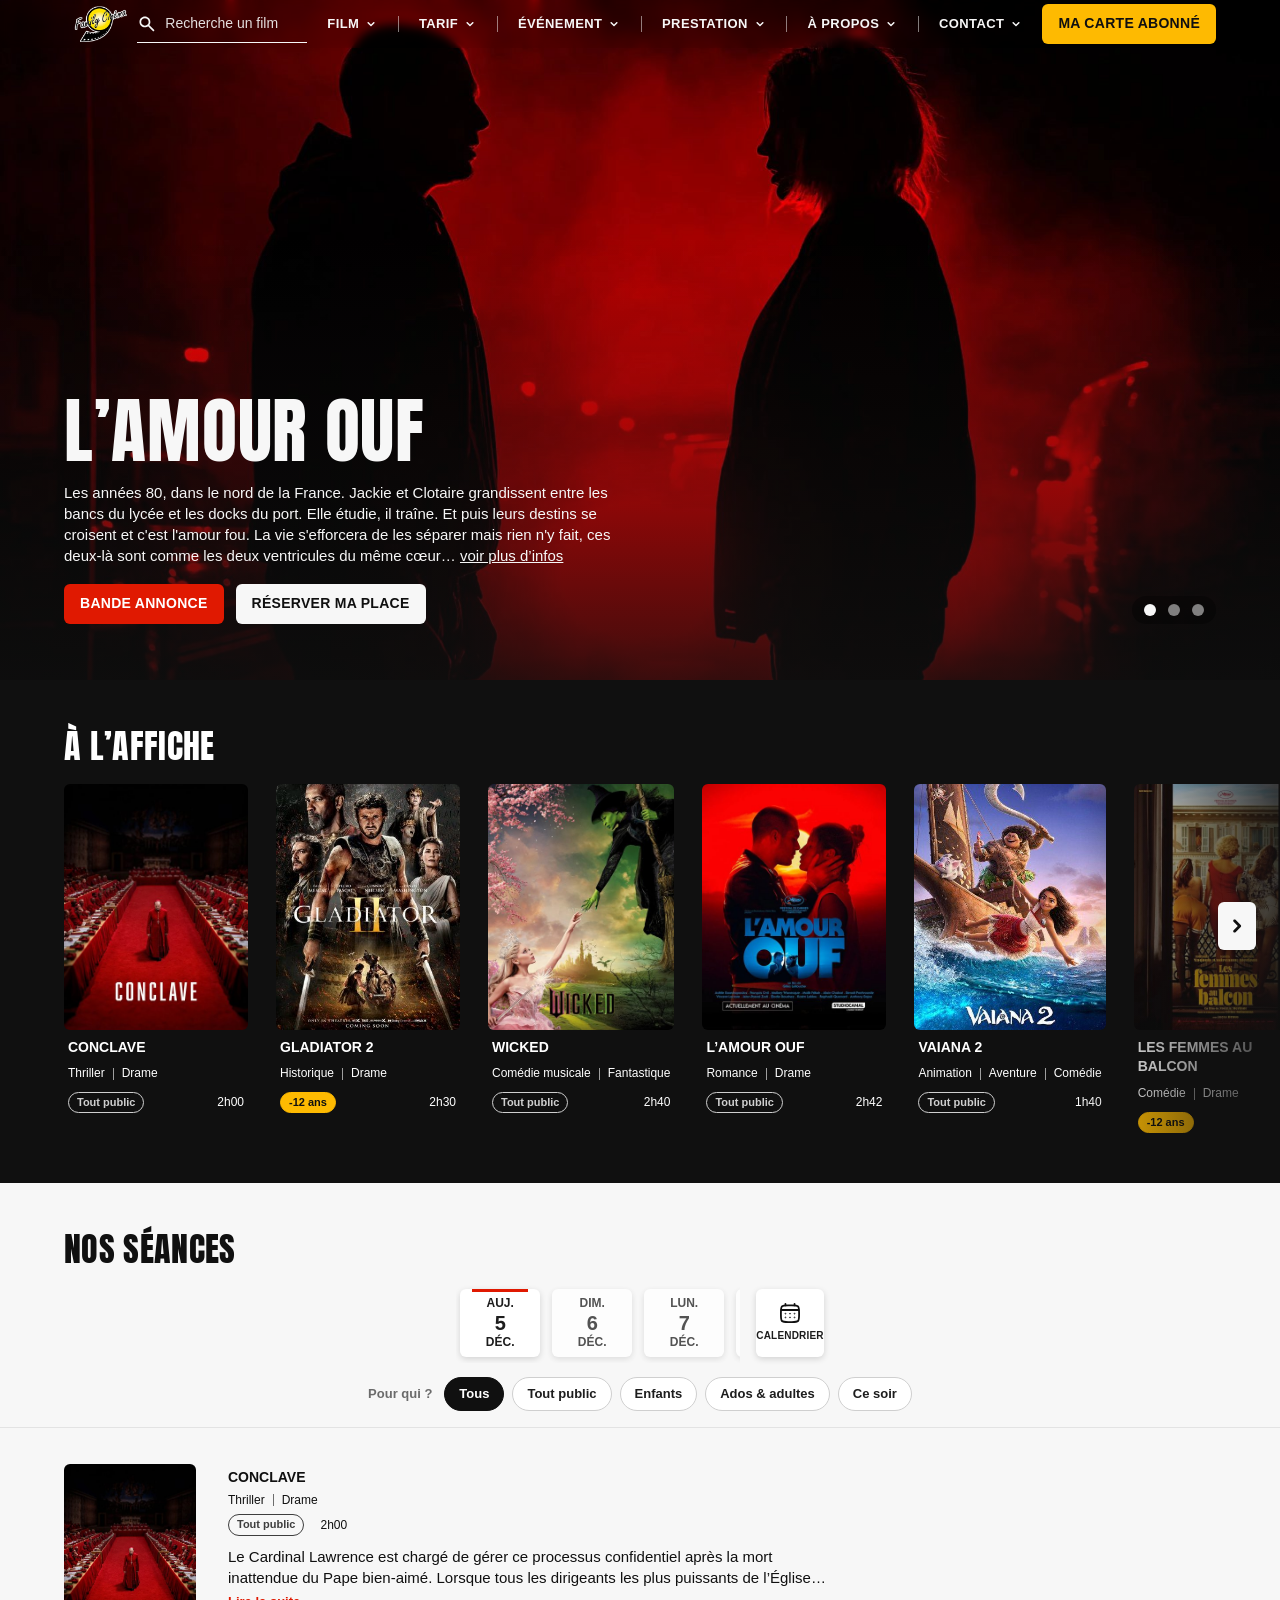
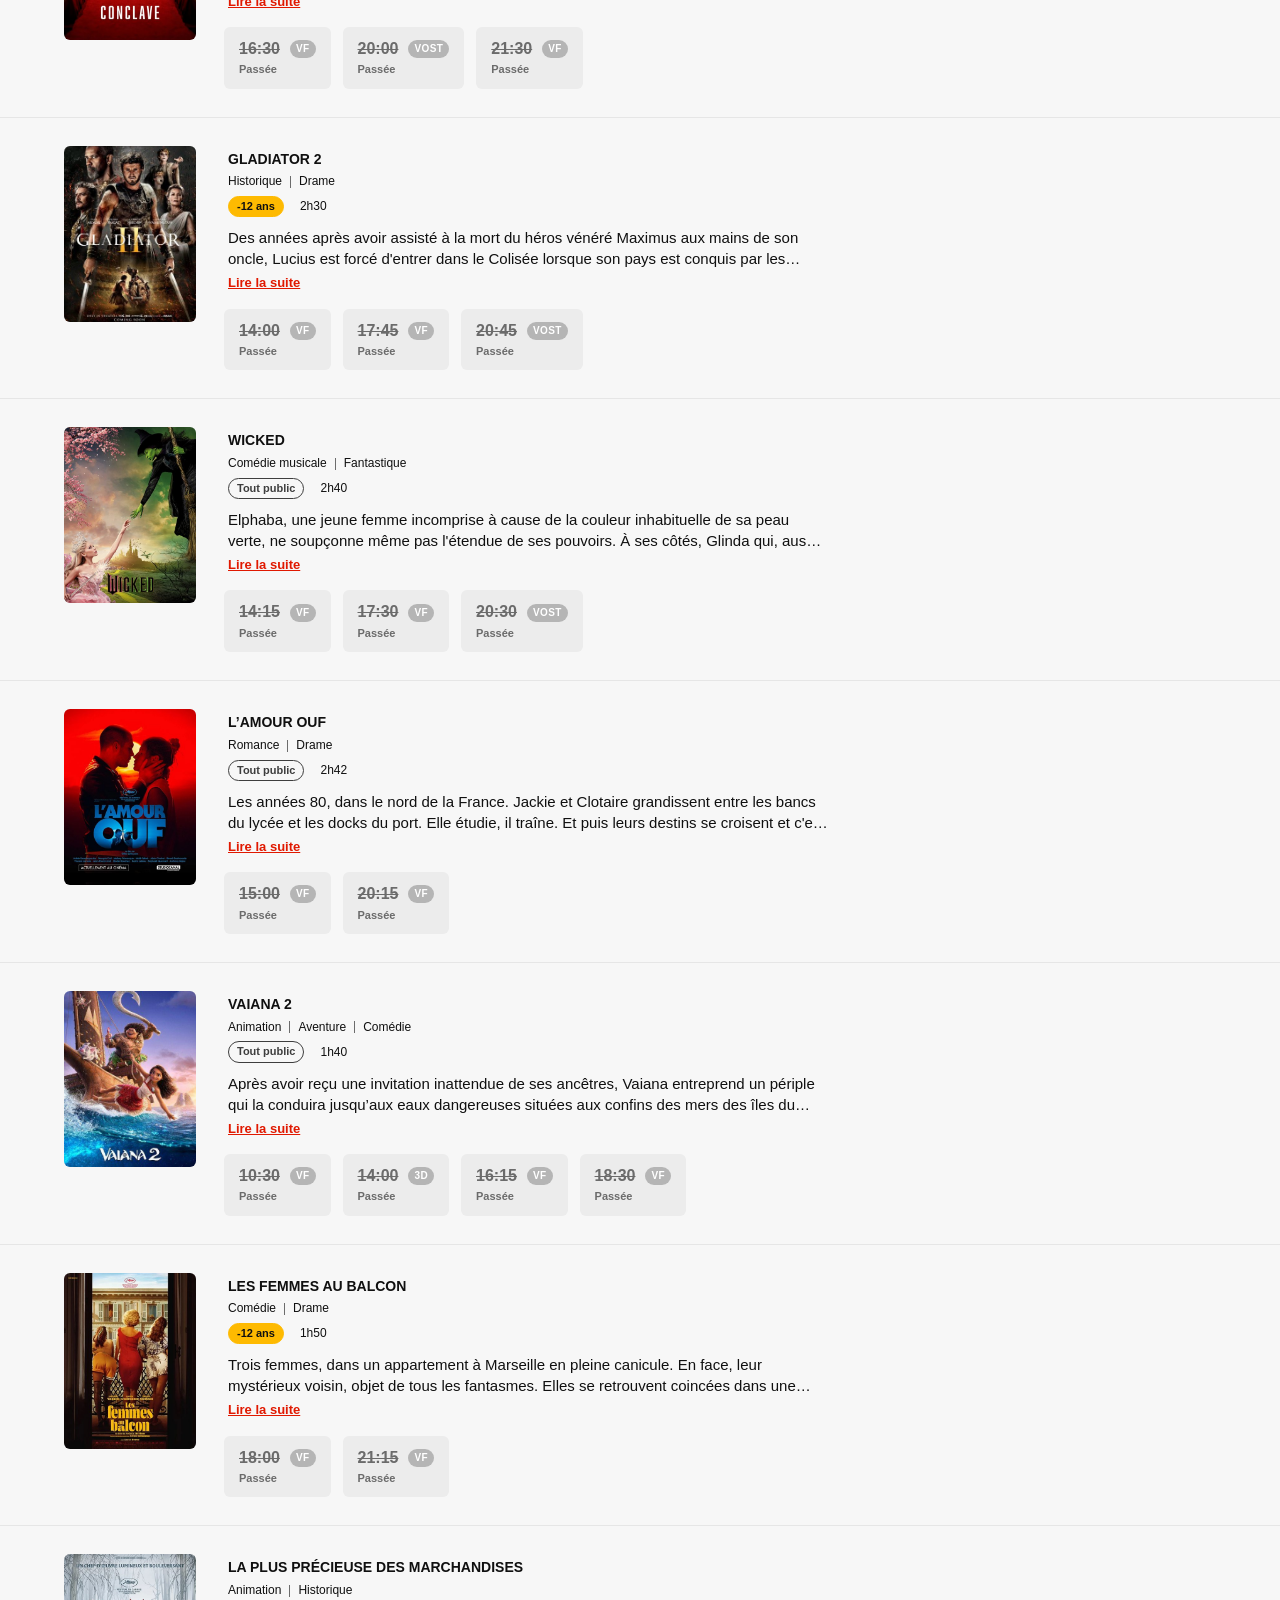
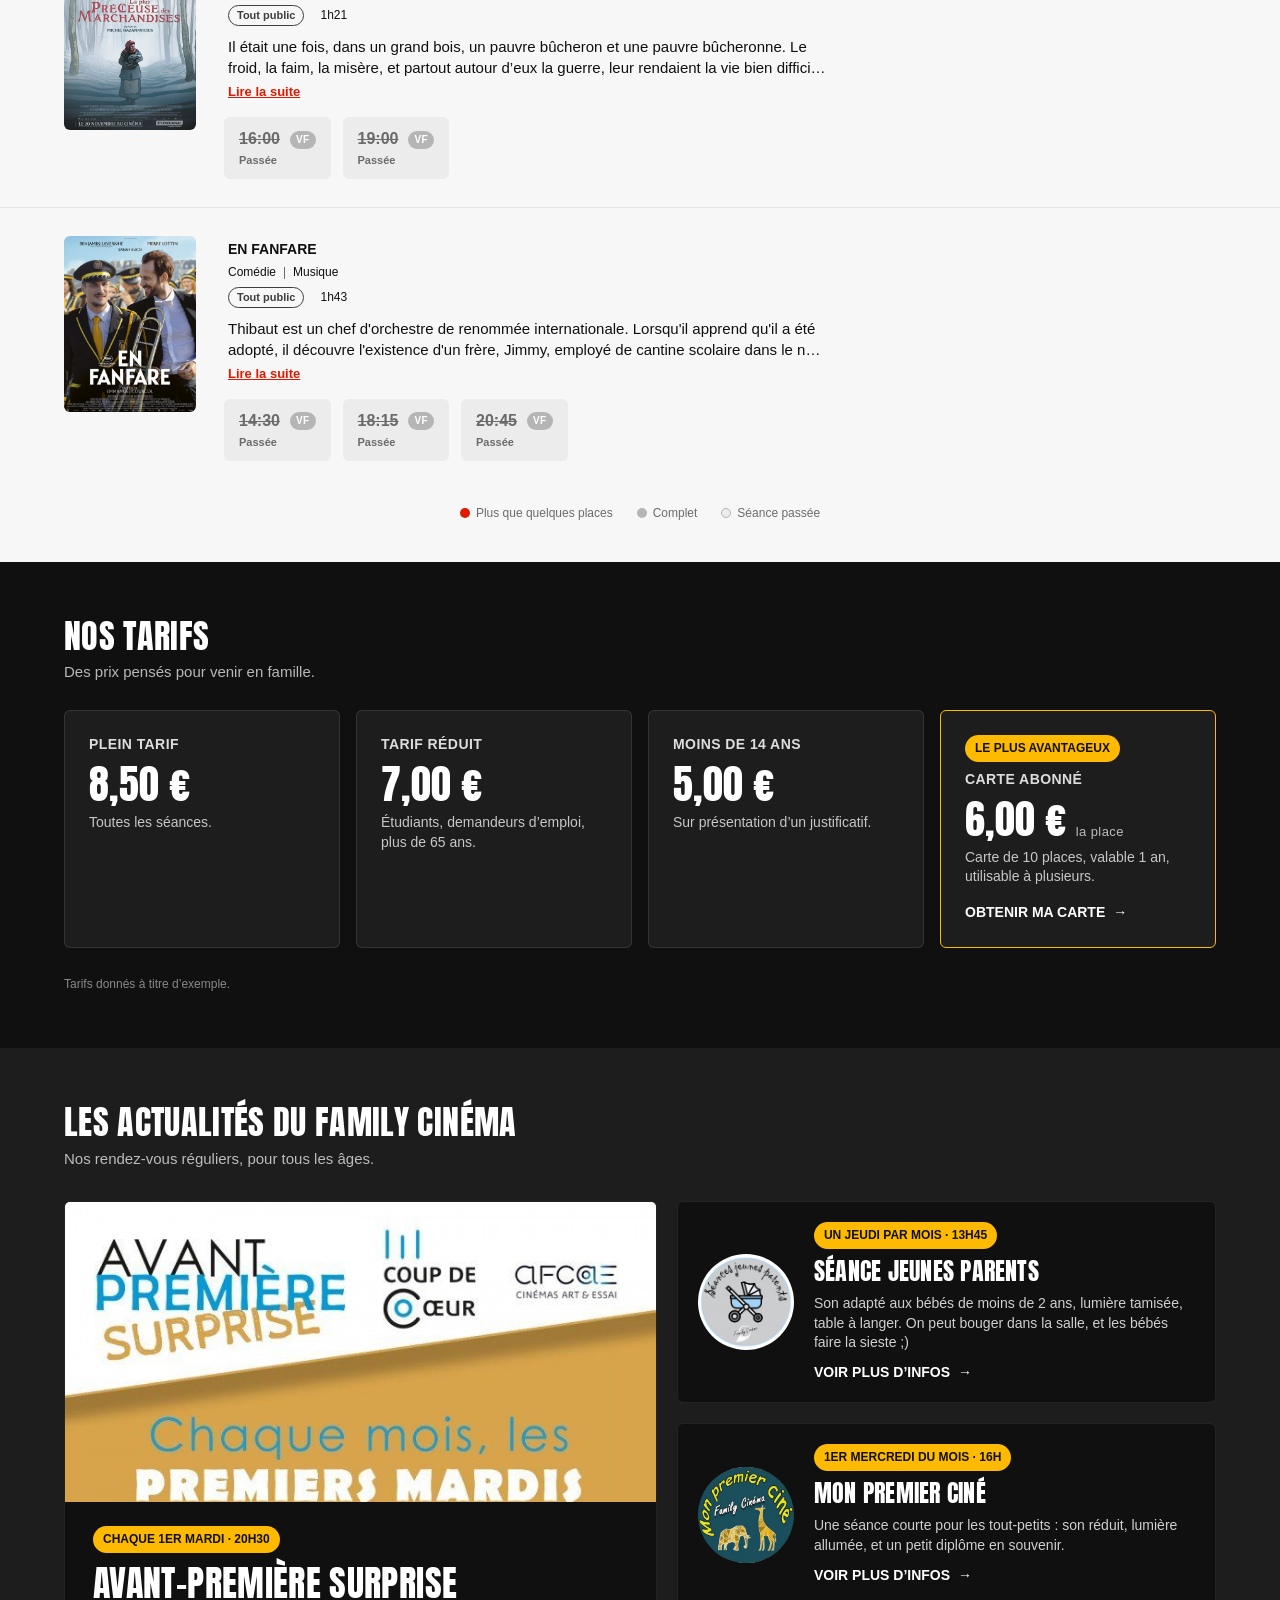
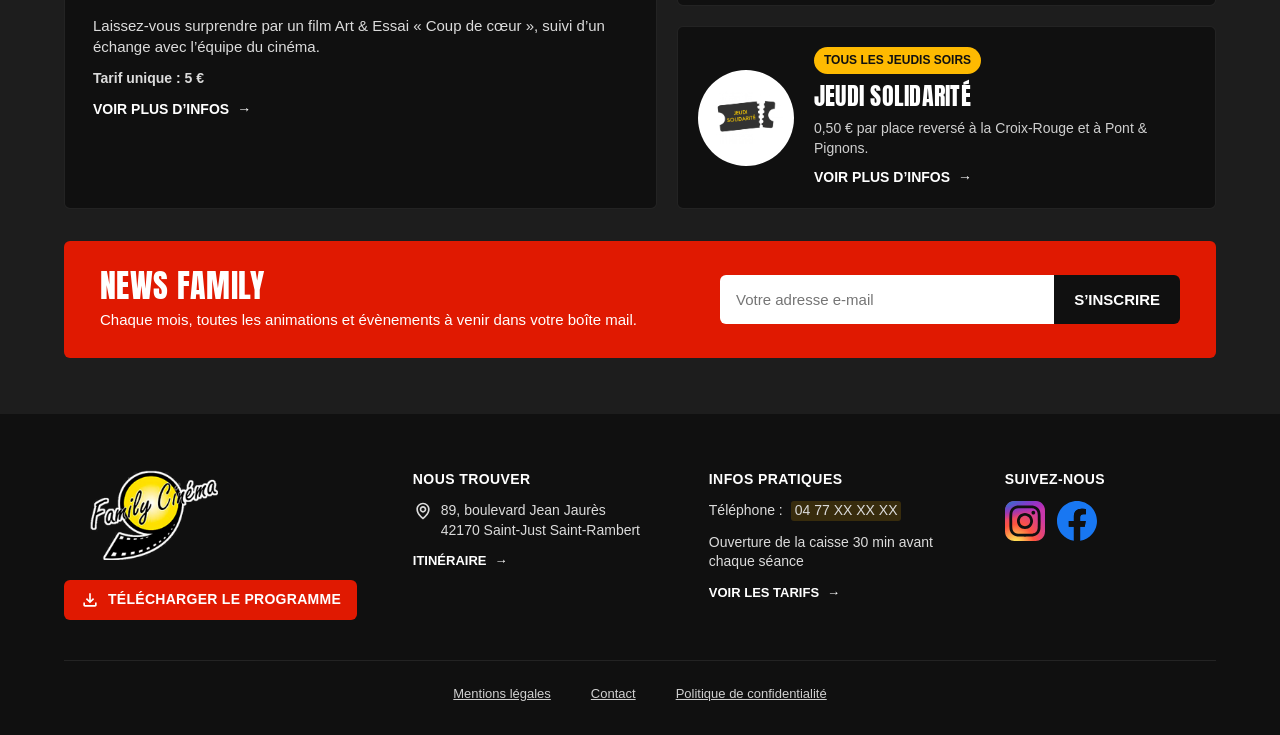
==== commit 77a66e2c: "Menus déroulants et calendrier dans la page - Barre de navigation : chaque entrée ouvre un menu déro" ====
--- a/index.html
+++ b/index.html
@@ -32,21 +32,64 @@
           <ul class="search__results" id="search-results" role="listbox" hidden></ul>
         </div>
 
-        <nav class="nav__menu">
-          <a href="#affiche">Film <img class="chevron" src="images/icons/chevron.svg" alt=""></a>
-          <span class="nav__sep"></span>
-          <a href="#tarifs">Tarif <img class="chevron" src="images/icons/chevron.svg" alt=""></a>
-          <span class="nav__sep"></span>
-          <a href="#actus">Événement <img class="chevron" src="images/icons/chevron.svg" alt=""></a>
-          <span class="nav__sep"></span>
-          <a href="#">Prestation <img class="chevron" src="images/icons/chevron.svg" alt=""></a>
-          <span class="nav__sep"></span>
-          <a href="#">À propos <img class="chevron" src="images/icons/chevron.svg" alt=""></a>
-          <span class="nav__sep"></span>
-          <a href="#infos">Contact <img class="chevron" src="images/icons/chevron.svg" alt=""></a>
+        <nav class="nav__menu" aria-label="Menu principal">
+          <div class="menu-item">
+            <button class="menu-item__btn" aria-expanded="false" aria-controls="menu-film">Film <img class="chevron" src="images/icons/chevron.svg" alt=""></button>
+            <ul class="dropdown" id="menu-film">
+              <li><a href="#affiche"><strong>À l’affiche</strong><small>Tous les films du moment</small></a></li>
+              <li><a href="#seances"><strong>Séances du jour</strong><small>Horaires et réservation</small></a></li>
+              <li><a href="#seances" data-filter-link="enfants"><strong>Jeune public</strong><small>Les films pour les enfants</small></a></li>
+              <li><a href="#"><strong>Programme de la semaine</strong><small>Tous les horaires d’un coup d’œil</small></a></li>
+            </ul>
+          </div>
+          <span class="nav__sep"></span>
+          <div class="menu-item">
+            <button class="menu-item__btn" aria-expanded="false" aria-controls="menu-tarif">Tarif <img class="chevron" src="images/icons/chevron.svg" alt=""></button>
+            <ul class="dropdown" id="menu-tarif">
+              <li><a href="#tarifs"><strong>Nos tarifs</strong><small>Plein, réduit, moins de 14 ans</small></a></li>
+              <li><a href="#"><strong>Carte abonné</strong><small>10 places à 6 € la place</small></a></li>
+              <li><a href="#"><strong>Groupes & scolaires</strong><small>Tarifs à partir de 10 personnes</small></a></li>
+            </ul>
+          </div>
+          <span class="nav__sep"></span>
+          <div class="menu-item">
+            <button class="menu-item__btn" aria-expanded="false" aria-controls="menu-evenement">Événement <img class="chevron" src="images/icons/chevron.svg" alt=""></button>
+            <ul class="dropdown" id="menu-evenement">
+              <li><a href="#"><strong>Avant-première surprise</strong><small>Chaque 1er mardi · 20h30</small></a></li>
+              <li><a href="#"><strong>Séance jeunes parents</strong><small>Un jeudi par mois · 13h45</small></a></li>
+              <li><a href="#"><strong>Mon premier ciné</strong><small>1er mercredi du mois · 16h</small></a></li>
+              <li><a href="#"><strong>Jeudi solidarité</strong><small>Tous les jeudis soirs</small></a></li>
+            </ul>
+          </div>
+          <span class="nav__sep"></span>
+          <div class="menu-item">
+            <button class="menu-item__btn" aria-expanded="false" aria-controls="menu-prestation">Prestation <img class="chevron" src="images/icons/chevron.svg" alt=""></button>
+            <ul class="dropdown" id="menu-prestation">
+              <li><a href="#"><strong>Location de salle</strong><small>Pour vos réunions et projections</small></a></li>
+              <li><a href="#"><strong>Séances scolaires</strong><small>Écoles, collèges, lycées</small></a></li>
+              <li><a href="#"><strong>Anniversaire au cinéma</strong><small>Une séance + un goûter</small></a></li>
+            </ul>
+          </div>
+          <span class="nav__sep"></span>
+          <div class="menu-item">
+            <button class="menu-item__btn" aria-expanded="false" aria-controls="menu-apropos">À propos <img class="chevron" src="images/icons/chevron.svg" alt=""></button>
+            <ul class="dropdown" id="menu-apropos">
+              <li><a href="#"><strong>Notre cinéma</strong><small>Un cinéma de quartier depuis 1990</small></a></li>
+              <li><a href="#"><strong>Accessibilité</strong><small>Salles accessibles, audiodescription</small></a></li>
+            </ul>
+          </div>
+          <span class="nav__sep"></span>
+          <div class="menu-item">
+            <button class="menu-item__btn" aria-expanded="false" aria-controls="menu-contact">Contact <img class="chevron" src="images/icons/chevron.svg" alt=""></button>
+            <ul class="dropdown" id="menu-contact">
+              <li><a href="#infos"><strong>Nous trouver</strong><small>Adresse et itinéraire</small></a></li>
+              <li><a href="#"><strong>Nous écrire</strong><small>Formulaire de contact</small></a></li>
+              <li><a href="#actus" data-focus="newsletter-email"><strong>Newsletter</strong><small>Recevoir la News Family</small></a></li>
+            </ul>
+          </div>
         </nav>
 
-        <a href="#tarifs" class="btn btn--card">Ma carte abonné</a>
+        <a href="#" class="btn btn--card">Ma carte abonné</a>
       </div>
     </div>
   </header>
@@ -125,11 +168,13 @@
       <div class="toolbar">
         <div class="days">
           <div class="days__list" role="tablist" aria-label="Choisir un jour"></div>
-          <label class="day day--calendar">
-            <img class="icon" src="images/icons/calendrier.svg" alt="">
-            <span>Calendrier</span>
-            <input type="date" id="date-picker" aria-label="Choisir une date dans le calendrier">
-          </label>
+          <div class="calendar">
+            <button class="day day--calendar" aria-expanded="false" aria-controls="calendar-pop">
+              <img class="icon" src="images/icons/calendrier.svg" alt="">
+              <span>Calendrier</span>
+            </button>
+            <div class="calendar__pop" id="calendar-pop" role="dialog" aria-label="Choisir une date" hidden></div>
+          </div>
         </div>
 
         <div class="filters" role="group" aria-label="Filtrer les films">
@@ -294,7 +339,7 @@
 
     <nav class="footer__links">
       <a href="#">Mentions légales</a>
-      <a href="#infos">Contact</a>
+      <a href="#">Contact</a>
       <a href="#">Politique de confidentialité</a>
     </nav>
   </footer>
--- a/style.css
+++ b/style.css
@@ -15,10 +15,12 @@
   --placeholder: #2b2b2b;
   --focus: #3d8bfd;
 
-  /* Couleur d'accent de la marque (bouton carte abonné, étiquettes des actualités…) */
-  --accent: var(--red);
-  --accent-hover: var(--red-dark);
-  --on-accent: var(--white);
+  /* Couleur d'accent de la marque (bouton carte abonné, étiquettes des actualités…)
+     Jaune du logo. Pour revenir au rouge, remplacer ces 3 lignes par :
+     --accent: var(--red); --accent-hover: var(--red-dark); --on-accent: var(--white); */
+  --accent: var(--yellow);
+  --accent-hover: #e5a800;
+  --on-accent: var(--black);
 
   /* marge gauche/droite : au moins 64px, et le contenu ne dépasse pas 1200px de large */
   --gutter: max(64px, calc((100vw - 1200px) / 2));
@@ -273,7 +275,8 @@
   justify-content: space-between;
   flex: 1;
 }
-.nav__menu a {
+.menu-item { position: relative; }
+.menu-item__btn {
   display: flex;
   align-items: center;
   gap: 6px;
@@ -282,12 +285,54 @@
   font-weight: 700;
   letter-spacing: .03em;
   text-transform: uppercase;
-  text-decoration: none;
   color: var(--blanc-2);
   white-space: nowrap;
   transition: color .2s;
 }
-.nav__menu a:hover { color: var(--accent); }
+.menu-item__btn .chevron { transition: transform .2s; }
+.menu-item__btn:hover,
+.menu-item.is-open .menu-item__btn { color: var(--accent); }
+.menu-item.is-open .chevron { transform: rotate(180deg); }
+
+/* Menu déroulant */
+.dropdown {
+  position: absolute;
+  top: 100%;
+  left: 50%;
+  z-index: 5;
+  min-width: 250px;
+  padding: 8px;
+  margin-top: 8px;
+  border: 1px solid rgba(255, 255, 255, .08);
+  border-radius: var(--radius);
+  background: rgba(16, 16, 16, .97);
+  box-shadow: 0 16px 40px rgba(0, 0, 0, .45);
+  list-style: none;
+  opacity: 0;
+  visibility: hidden;
+  transform: translate(-50%, -6px);
+  transition: opacity .2s, transform .2s, visibility .2s;
+}
+/* petite zone invisible pour ne pas perdre le survol entre le bouton et le menu */
+.dropdown::before { content: ""; position: absolute; left: 0; right: 0; top: -12px; height: 12px; }
+.menu-item.is-open .dropdown { opacity: 1; visibility: visible; transform: translate(-50%, 0); }
+.dropdown a {
+  display: flex;
+  flex-direction: column;
+  gap: 2px;
+  padding: 10px 12px;
+  border-radius: var(--radius);
+  text-decoration: none;
+  transition: background-color .15s;
+}
+.dropdown a:hover,
+.dropdown a:focus-visible { background: rgba(255, 255, 255, .08); }
+.dropdown strong { font-size: 14px; color: var(--white); }
+.dropdown small { font-size: 12px; color: rgba(255, 255, 255, .6); }
+/* le dernier menu (Contact) s'aligne à droite pour ne pas sortir de l'écran */
+.menu-item:last-child .dropdown { left: auto; right: 0; transform: translateY(-6px); }
+.menu-item:last-child.is-open .dropdown { transform: translateY(0); }
+
 .nav__sep { width: 1px; height: 16px; background: rgba(247, 247, 247, .5); }
 
 .nav__burger { display: none; }
@@ -578,20 +623,62 @@
 
 .day--calendar {
   gap: 6px;
-  font-size: 11px;
+  font-size: 10px;
+  letter-spacing: .02em;
   opacity: 1;
   cursor: pointer;
 }
-/* le vrai champ date est invisible, posé sur la case « Calendrier » */
-.day--calendar input {
+.day--calendar[aria-expanded="true"] { box-shadow: 0 0 0 2px var(--black); }
+
+/* Calendrier qui s'ouvre sous le bouton */
+.calendar { position: relative; }
+.calendar__pop {
   position: absolute;
-  inset: 0;
-  width: 100%;
-  height: 100%;
-  opacity: 0;
-  cursor: pointer;
-}
-.day--calendar:focus-within { outline: 3px solid var(--focus); outline-offset: 2px; }
+  top: calc(100% + 10px);
+  right: 0;
+  z-index: 20;
+  width: 300px;
+  padding: 16px;
+  border-radius: var(--radius);
+  background: var(--white);
+  color: var(--black);
+  box-shadow: 0 16px 40px rgba(0, 0, 0, .25);
+}
+.calendar__head {
+  display: flex;
+  align-items: center;
+  justify-content: space-between;
+  margin-bottom: 12px;
+  text-transform: capitalize;
+}
+.calendar__nav {
+  width: 32px;
+  height: 32px;
+  border-radius: var(--radius);
+  font-size: 22px;
+  line-height: 1;
+}
+.calendar__nav:hover:not(:disabled) { background: var(--blanc-2); }
+.calendar__nav:disabled { opacity: .25; cursor: default; }
+.calendar__grid {
+  display: grid;
+  grid-template-columns: repeat(7, 1fr);
+  gap: 4px;
+  text-align: center;
+}
+.calendar__dow { padding-bottom: 4px; font-size: 11px; font-weight: 700; color: var(--grey); }
+.calendar__day {
+  aspect-ratio: 1;
+  border-radius: var(--radius);
+  font-size: 13px;
+  font-variant-numeric: tabular-nums;
+}
+.calendar__day:hover:not(:disabled) { background: var(--blanc-2); }
+.calendar__day:disabled { color: #c4c4c4; cursor: default; }
+.calendar__day.is-today { font-weight: 700; box-shadow: inset 0 0 0 1px var(--black); }
+.calendar__day.is-selected { background: var(--red); color: var(--white); font-weight: 700; box-shadow: none; }
+.calendar__day.is-selected:hover { background: var(--red-dark); }
+.calendar__foot { margin-top: 10px; font-size: 11px; color: var(--grey); text-align: center; }
 
 .filters {
   display: flex;
@@ -892,7 +979,7 @@
    ========================================================= */
 @media (max-width: 1280px) {
   .nav__content .search-box { width: 170px; }
-  .nav__menu a { padding: 8px 4px; }
+  .menu-item__btn { padding: 8px 4px; }
   .nav__content { gap: 16px; }
 }
 
@@ -923,14 +1010,34 @@
     align-items: stretch;
     gap: 16px;
     padding: 16px var(--gutter) 24px;
-    background: rgba(16, 16, 16, .97);
+    background: var(--black);
     display: none;
   }
   .nav.is-open .nav__content { display: flex; }
+  /* menu ouvert : fond plein (le flou de la barre laissait voir la page derrière) */
+  .nav.is-open { background: var(--black); backdrop-filter: none; -webkit-backdrop-filter: none; }
   .nav__content .search-box { width: 100%; }
   .search__results { width: 100%; }
+  .nav__content { max-height: calc(100vh - var(--nav-h)); overflow-y: auto; }
   .nav__menu { flex-direction: column; align-items: stretch; }
-  .nav__menu a { justify-content: space-between; padding: 12px 0; font-size: 15px; }
+  .menu-item__btn { width: 100%; justify-content: space-between; padding: 12px 0; font-size: 15px; }
+  /* sur mobile, les menus s'ouvrent en accordéon */
+  .dropdown,
+  .menu-item:last-child .dropdown {
+    position: static;
+    display: none;
+    min-width: 0;
+    margin: 0 0 8px;
+    padding: 0 0 0 8px;
+    border: 0;
+    background: none;
+    box-shadow: none;
+    opacity: 1;
+    visibility: visible;
+    transform: none;
+  }
+  .menu-item.is-open .dropdown { display: block; transform: none; }
+  .dropdown a { padding: 8px 12px; }
   .nav__sep { width: 100%; height: 1px; opacity: .2; }
   .nav__content .btn { align-self: flex-start; }
 
@@ -974,6 +1081,7 @@
   .day::before { width: 40px; }
   .day--calendar { flex: 0 0 60px; }
   .day--calendar span { display: none; }
+  .calendar__pop { position: fixed; top: auto; bottom: 16px; left: 16px; right: 16px; width: auto; }
   .filters { padding: 2px var(--gutter); }
 
   .film { gap: 16px; padding: 24px var(--gutter); }
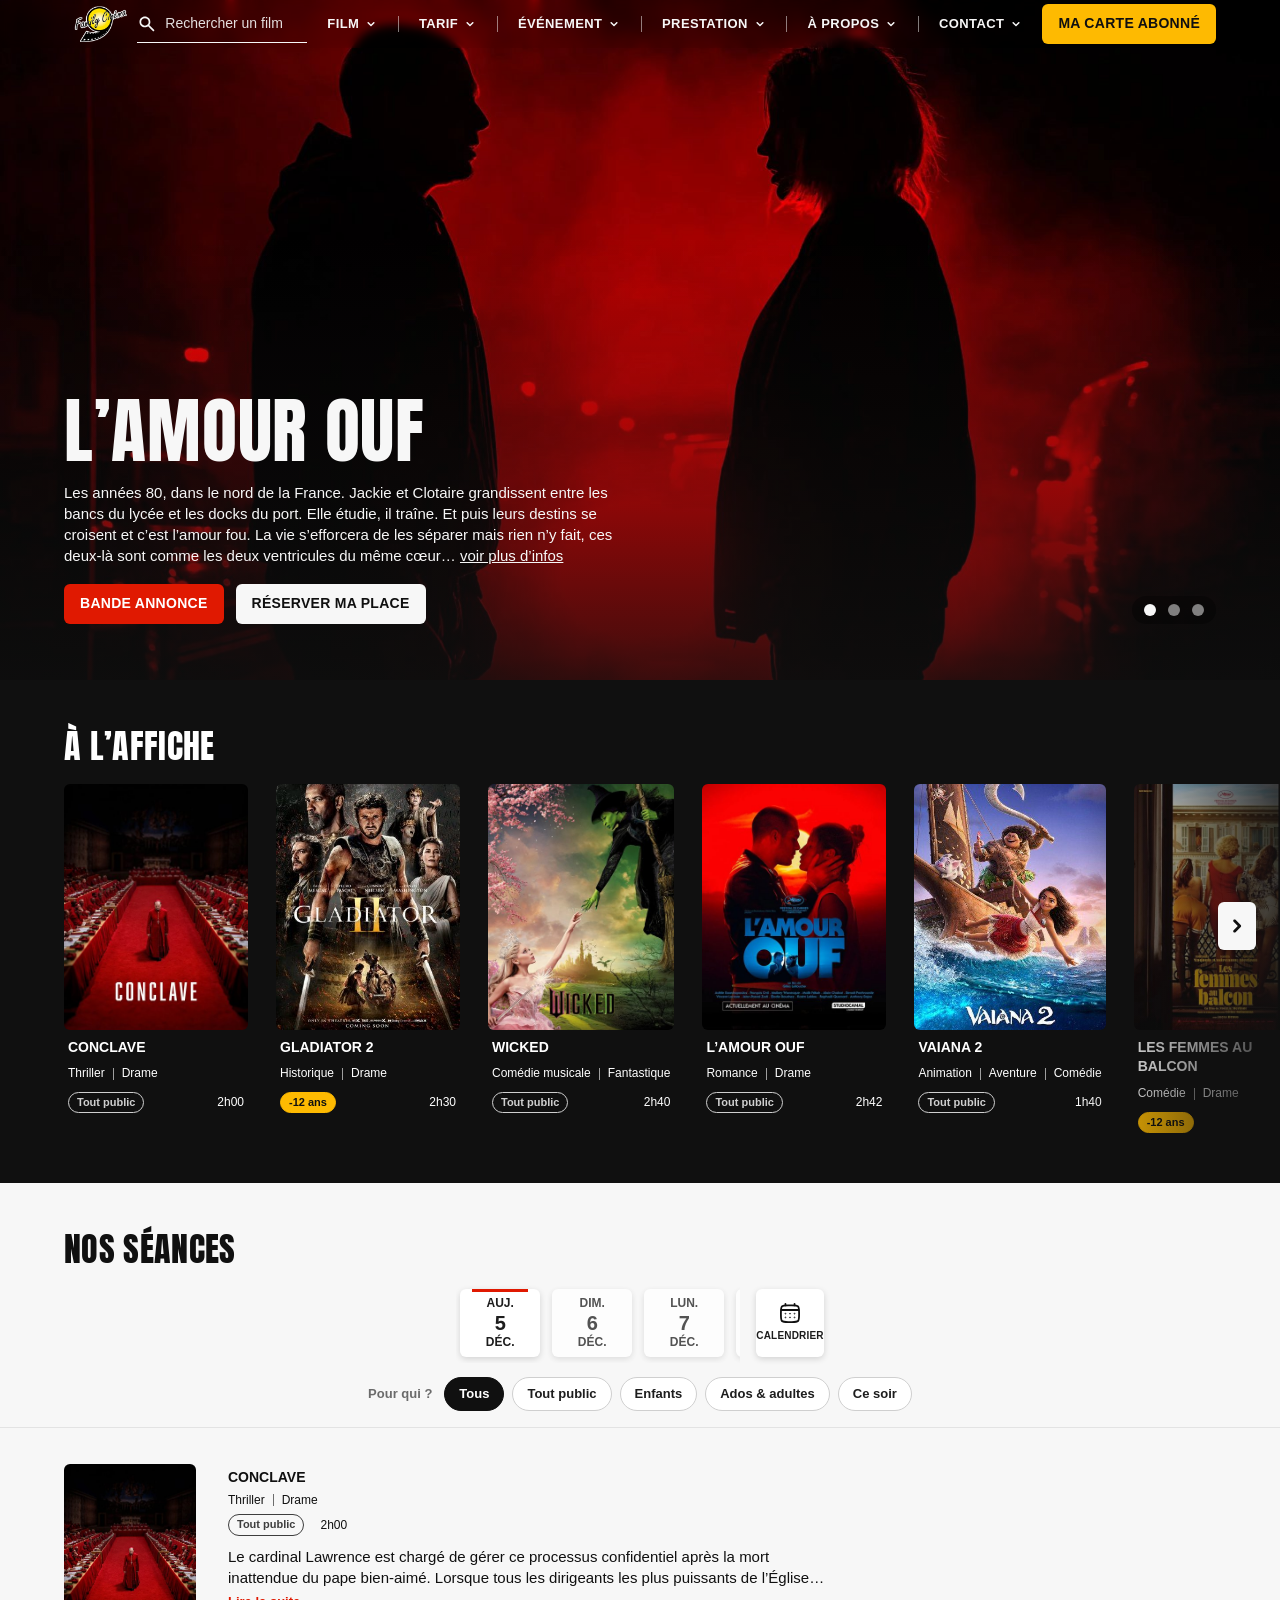
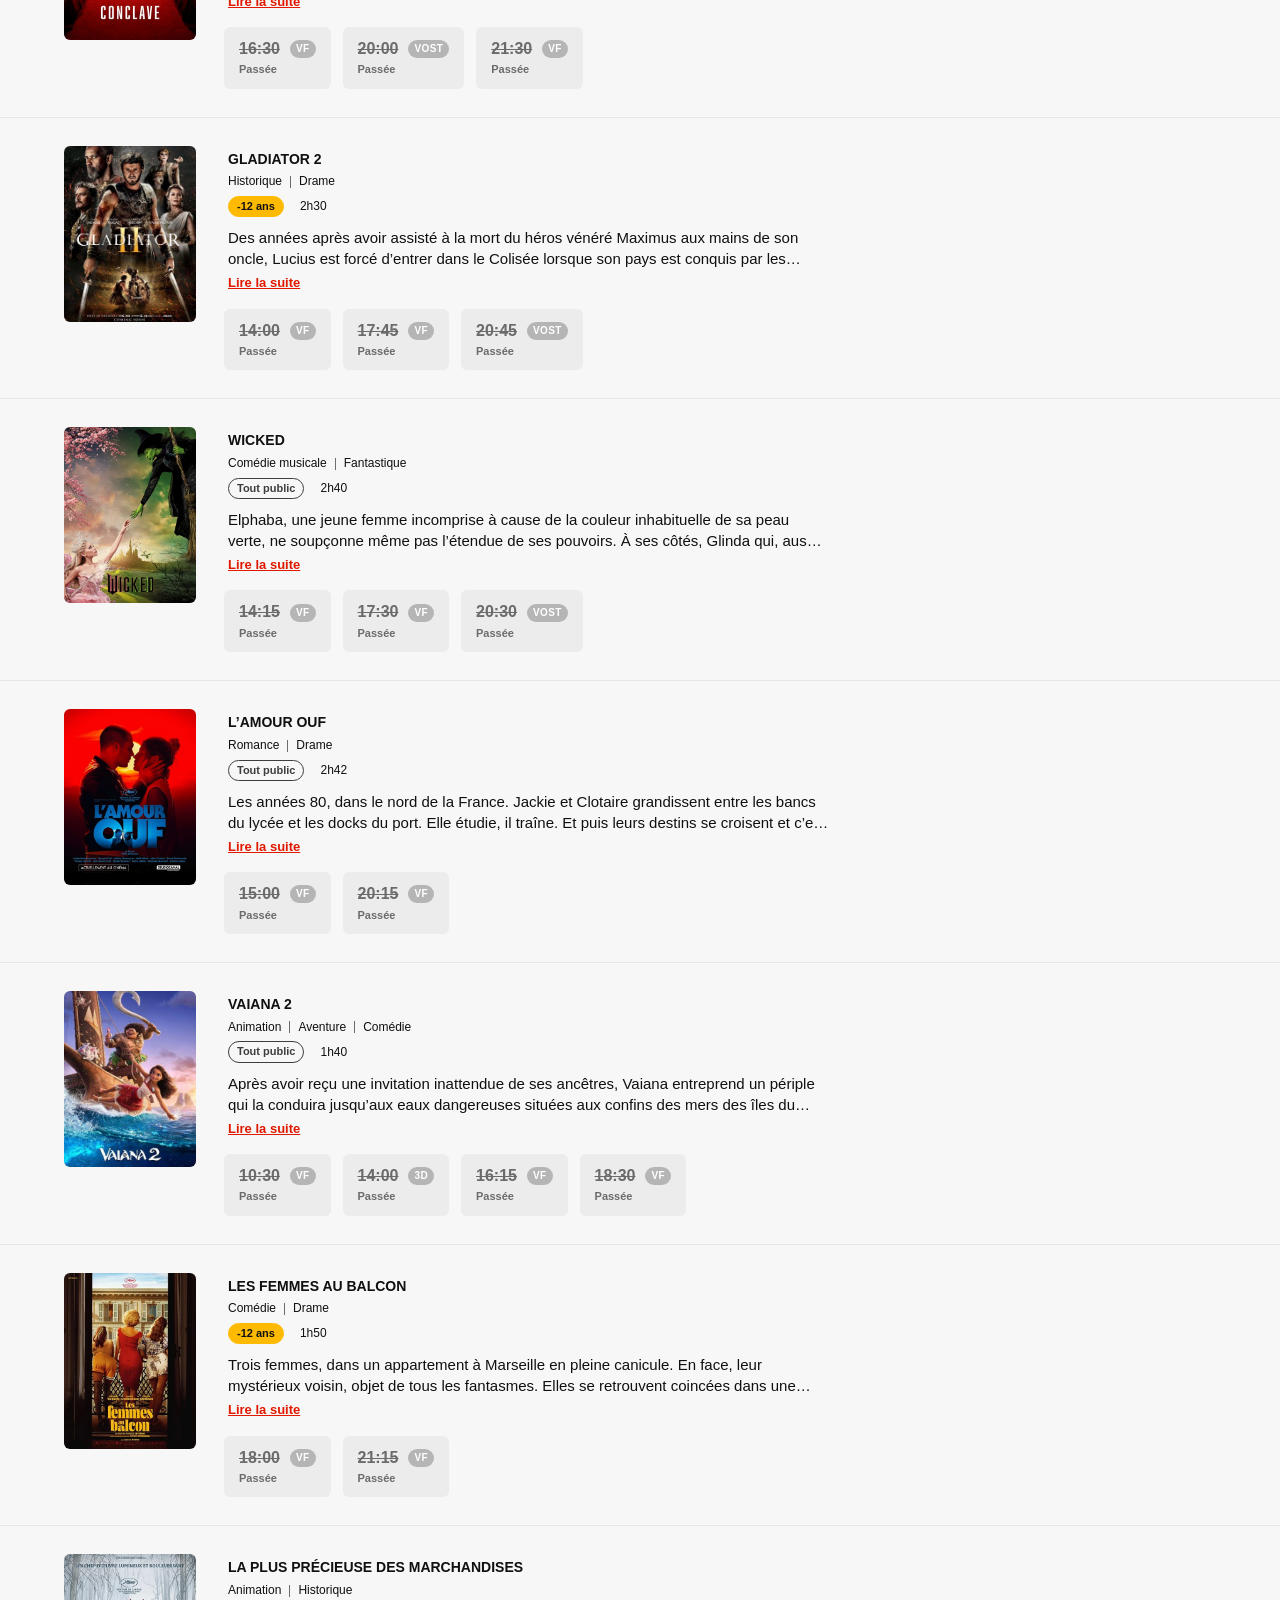
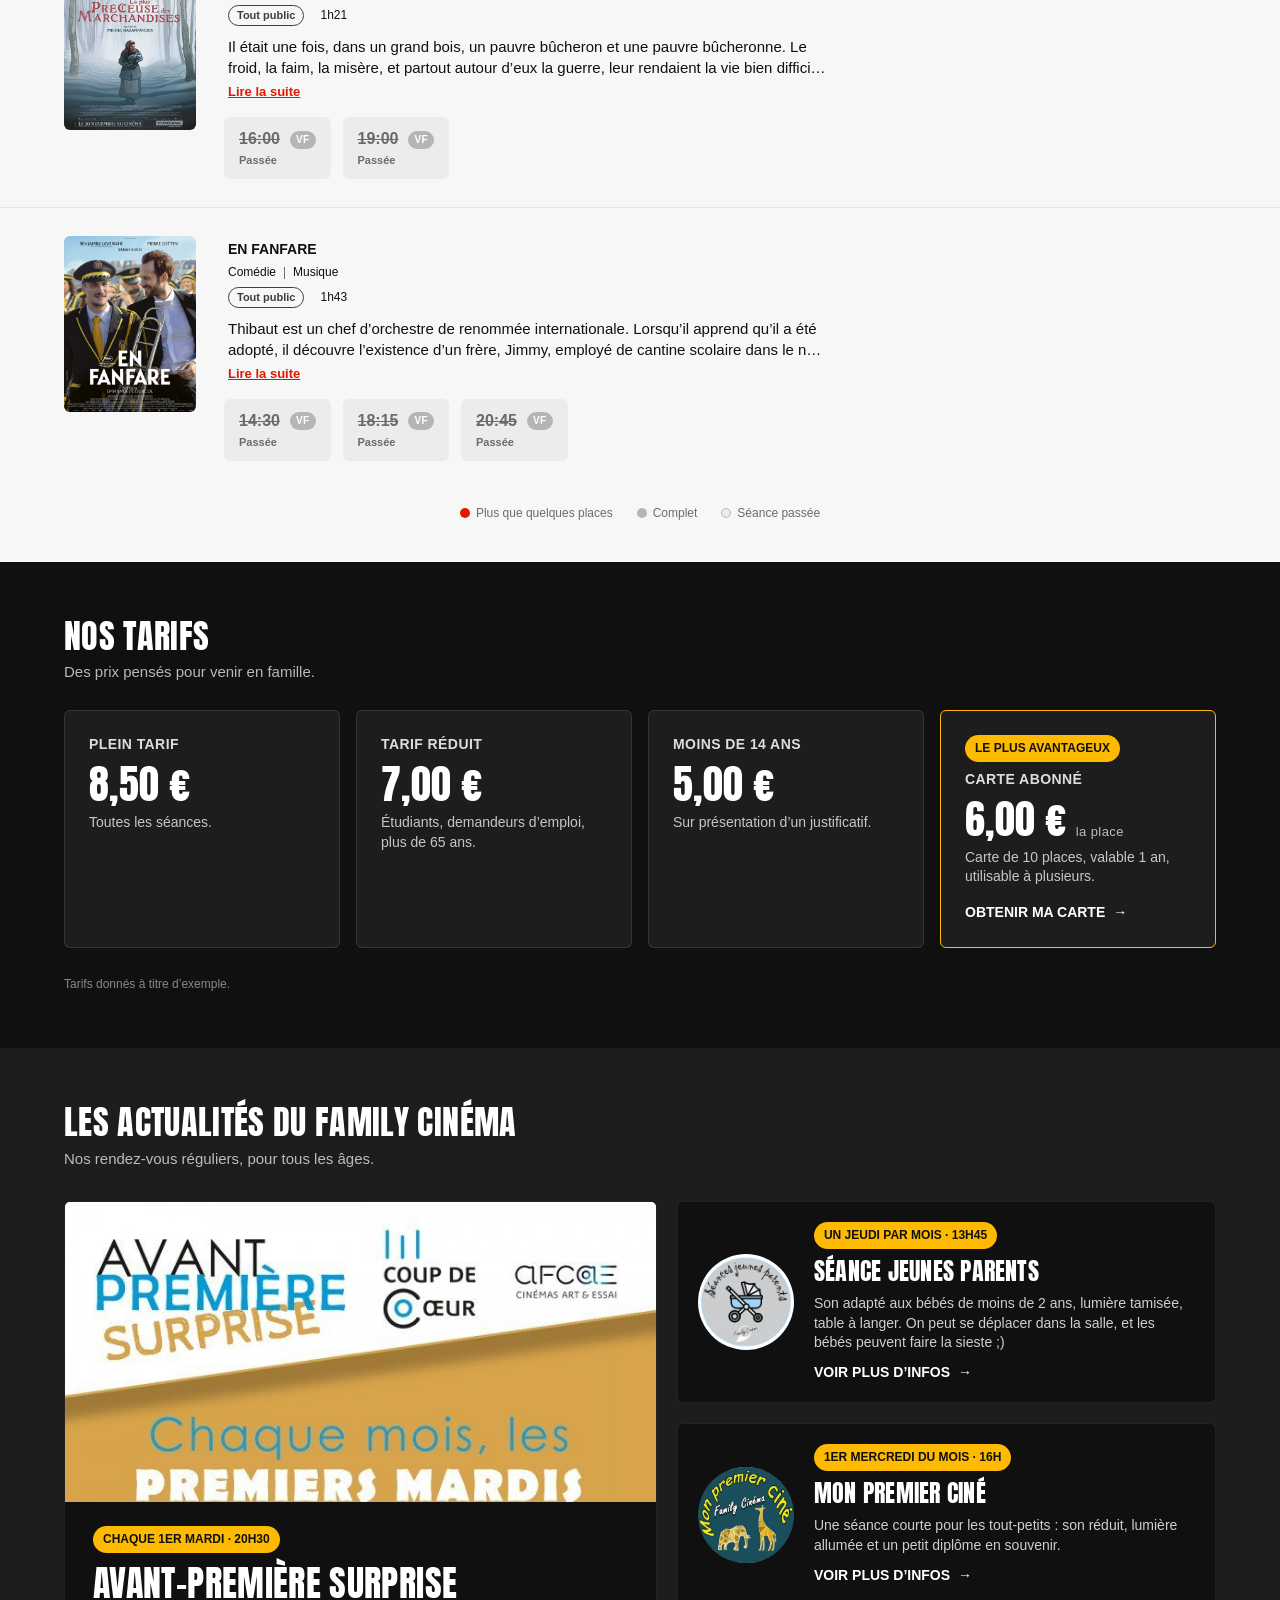
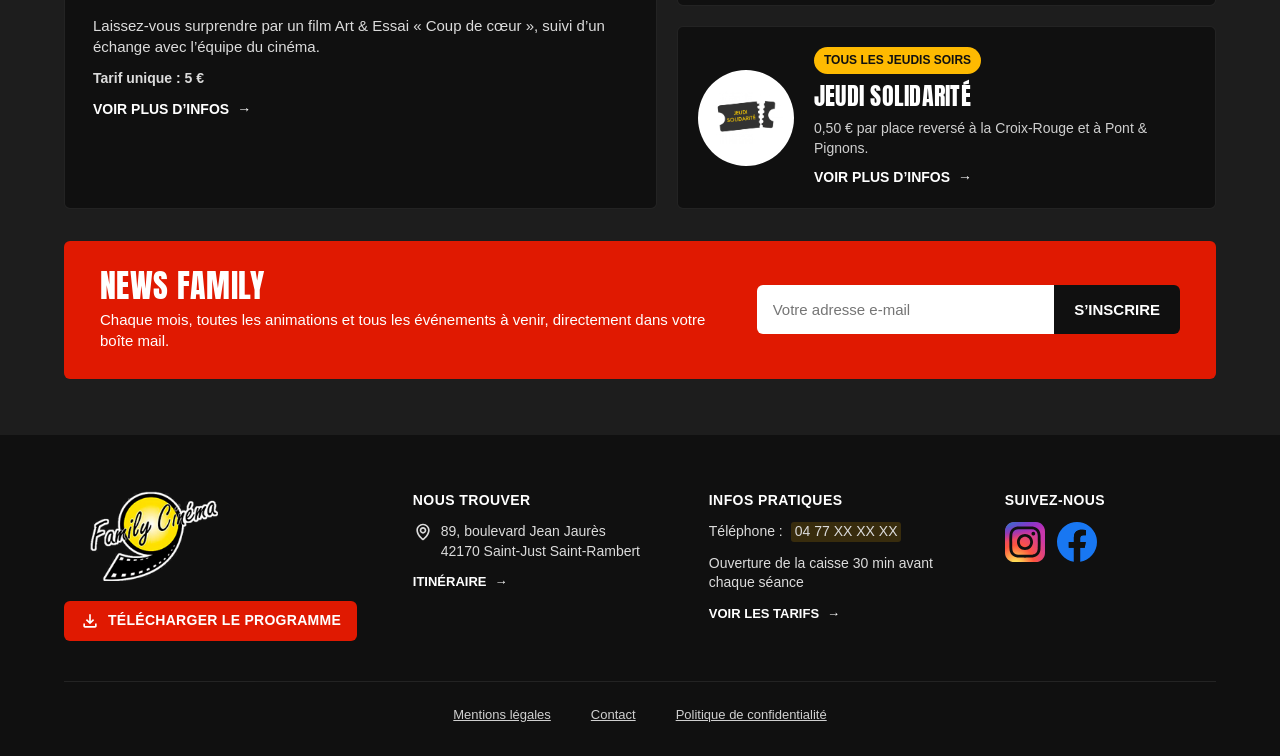
==== commit 24c31757: "Relecture des textes du site Apostrophes typographiques dans les résumés, « Rechercher un film », mi" ====
--- a/index.html
+++ b/index.html
@@ -26,7 +26,7 @@
         <div class="search-box">
           <label class="search">
             <img class="icon" src="images/icons/loupe.svg" alt="">
-            <input id="search" type="search" placeholder="Recherche un film" autocomplete="off"
+            <input id="search" type="search" placeholder="Rechercher un film" autocomplete="off"
                    aria-label="Rechercher un film" aria-controls="search-results" aria-expanded="false">
           </label>
           <ul class="search__results" id="search-results" role="listbox" hidden></ul>
@@ -74,8 +74,8 @@
           <div class="menu-item">
             <button class="menu-item__btn" aria-expanded="false" aria-controls="menu-apropos">À propos <img class="chevron" src="images/icons/chevron.svg" alt=""></button>
             <ul class="dropdown" id="menu-apropos">
-              <li><a href="#"><strong>Notre cinéma</strong><small>Un cinéma de quartier depuis 1990</small></a></li>
-              <li><a href="#"><strong>Accessibilité</strong><small>Salles accessibles, audiodescription</small></a></li>
+              <li><a href="#"><strong>Notre cinéma</strong><small>Notre histoire et notre équipe</small></a></li>
+              <li><a href="#"><strong>Accessibilité</strong><small>Venir au cinéma en situation de handicap</small></a></li>
             </ul>
           </div>
           <span class="nav__sep"></span>
@@ -103,7 +103,7 @@
           <img class="hero__bg" src="images/hero-amour-ouf.jpg" alt="">
           <div class="hero__text">
             <h1>L’amour ouf</h1>
-            <p>Les années 80, dans le nord de la France. Jackie et Clotaire grandissent entre les bancs du lycée et les docks du port. Elle étudie, il traîne. Et puis leurs destins se croisent et c'est l'amour fou. La vie s'efforcera de les séparer mais rien n'y fait, ces deux-là sont comme les deux ventricules du même cœur… <a href="#seance-amour-ouf" data-film="amour-ouf">voir plus d’infos</a></p>
+            <p>Les années 80, dans le nord de la France. Jackie et Clotaire grandissent entre les bancs du lycée et les docks du port. Elle étudie, il traîne. Et puis leurs destins se croisent et c’est l’amour fou. La vie s’efforcera de les séparer mais rien n’y fait, ces deux-là sont comme les deux ventricules du même cœur… <a href="#seance-amour-ouf" data-film="amour-ouf">voir plus d’infos</a></p>
             <div class="hero__buttons">
               <a href="#" class="btn btn--red">Bande annonce</a>
               <a href="#seance-amour-ouf" class="btn btn--light" data-film="amour-ouf">Réserver ma place</a>
@@ -115,7 +115,7 @@
           <img class="hero__bg" src="images/hero-gladiator-2.jpg" alt="">
           <div class="hero__text">
             <h1>Gladiator 2</h1>
-            <p>Des années après avoir assisté à la mort du héros vénéré Maximus aux mains de son oncle, Lucius est forcé d'entrer dans le Colisée lorsque son pays est conquis par les empereurs tyranniques qui gouvernent désormais… <a href="#seance-gladiator-2" data-film="gladiator-2">voir plus d’infos</a></p>
+            <p>Des années après avoir assisté à la mort du héros vénéré Maximus aux mains de son oncle, Lucius est forcé d’entrer dans le Colisée lorsque son pays est conquis par les empereurs tyranniques qui gouvernent désormais… <a href="#seance-gladiator-2" data-film="gladiator-2">voir plus d’infos</a></p>
             <div class="hero__buttons">
               <a href="#" class="btn btn--red">Bande annonce</a>
               <a href="#seance-gladiator-2" class="btn btn--light" data-film="gladiator-2">Réserver ma place</a>
@@ -127,7 +127,7 @@
           <img class="hero__bg" src="images/hero-wicked.jpg" alt="">
           <div class="hero__text">
             <h1>Wicked</h1>
-            <p>Elphaba, une jeune femme incomprise à cause de la couleur inhabituelle de sa peau verte, ne soupçonne même pas l'étendue de ses pouvoirs. À ses côtés, Glinda qui, aussi populaire que privilégiée, ne connaît pas encore la vraie nature de son cœur… <a href="#seance-wicked" data-film="wicked">voir plus d’infos</a></p>
+            <p>Elphaba, une jeune femme incomprise à cause de la couleur inhabituelle de sa peau verte, ne soupçonne même pas l’étendue de ses pouvoirs. À ses côtés, Glinda qui, aussi populaire que privilégiée, ne connaît pas encore la vraie nature de son cœur… <a href="#seance-wicked" data-film="wicked">voir plus d’infos</a></p>
             <div class="hero__buttons">
               <a href="#" class="btn btn--red">Bande annonce</a>
               <a href="#seance-wicked" class="btn btn--light" data-film="wicked">Réserver ma place</a>
@@ -256,7 +256,7 @@
             <div class="event__text">
               <span class="badge">Un jeudi par mois · 13h45</span>
               <h3>Séance jeunes parents</h3>
-              <p>Son adapté aux bébés de moins de 2 ans, lumière tamisée, table à langer. On peut bouger dans la salle, et les bébés faire la sieste ;)</p>
+              <p>Son adapté aux bébés de moins de 2 ans, lumière tamisée, table à langer. On peut se déplacer dans la salle, et les bébés peuvent faire la sieste ;)</p>
               <a href="#" class="arrow-link">Voir plus d’infos</a>
             </div>
           </article>
@@ -266,7 +266,7 @@
             <div class="event__text">
               <span class="badge">1er mercredi du mois · 16h</span>
               <h3>Mon premier ciné</h3>
-              <p>Une séance courte pour les tout-petits : son réduit, lumière allumée, et un petit diplôme en souvenir.</p>
+              <p>Une séance courte pour les tout-petits : son réduit, lumière allumée et un petit diplôme en souvenir.</p>
               <a href="#" class="arrow-link">Voir plus d’infos</a>
             </div>
           </article>
@@ -286,7 +286,7 @@
       <div class="newsletter">
         <div>
           <h3>News Family</h3>
-          <p>Chaque mois, toutes les animations et évènements à venir dans votre boîte mail.</p>
+          <p>Chaque mois, toutes les animations et tous les événements à venir, directement dans votre boîte mail.</p>
         </div>
         <form class="newsletter__form">
           <input type="email" id="newsletter-email" placeholder="Votre adresse e-mail" aria-label="Votre adresse e-mail" required>
